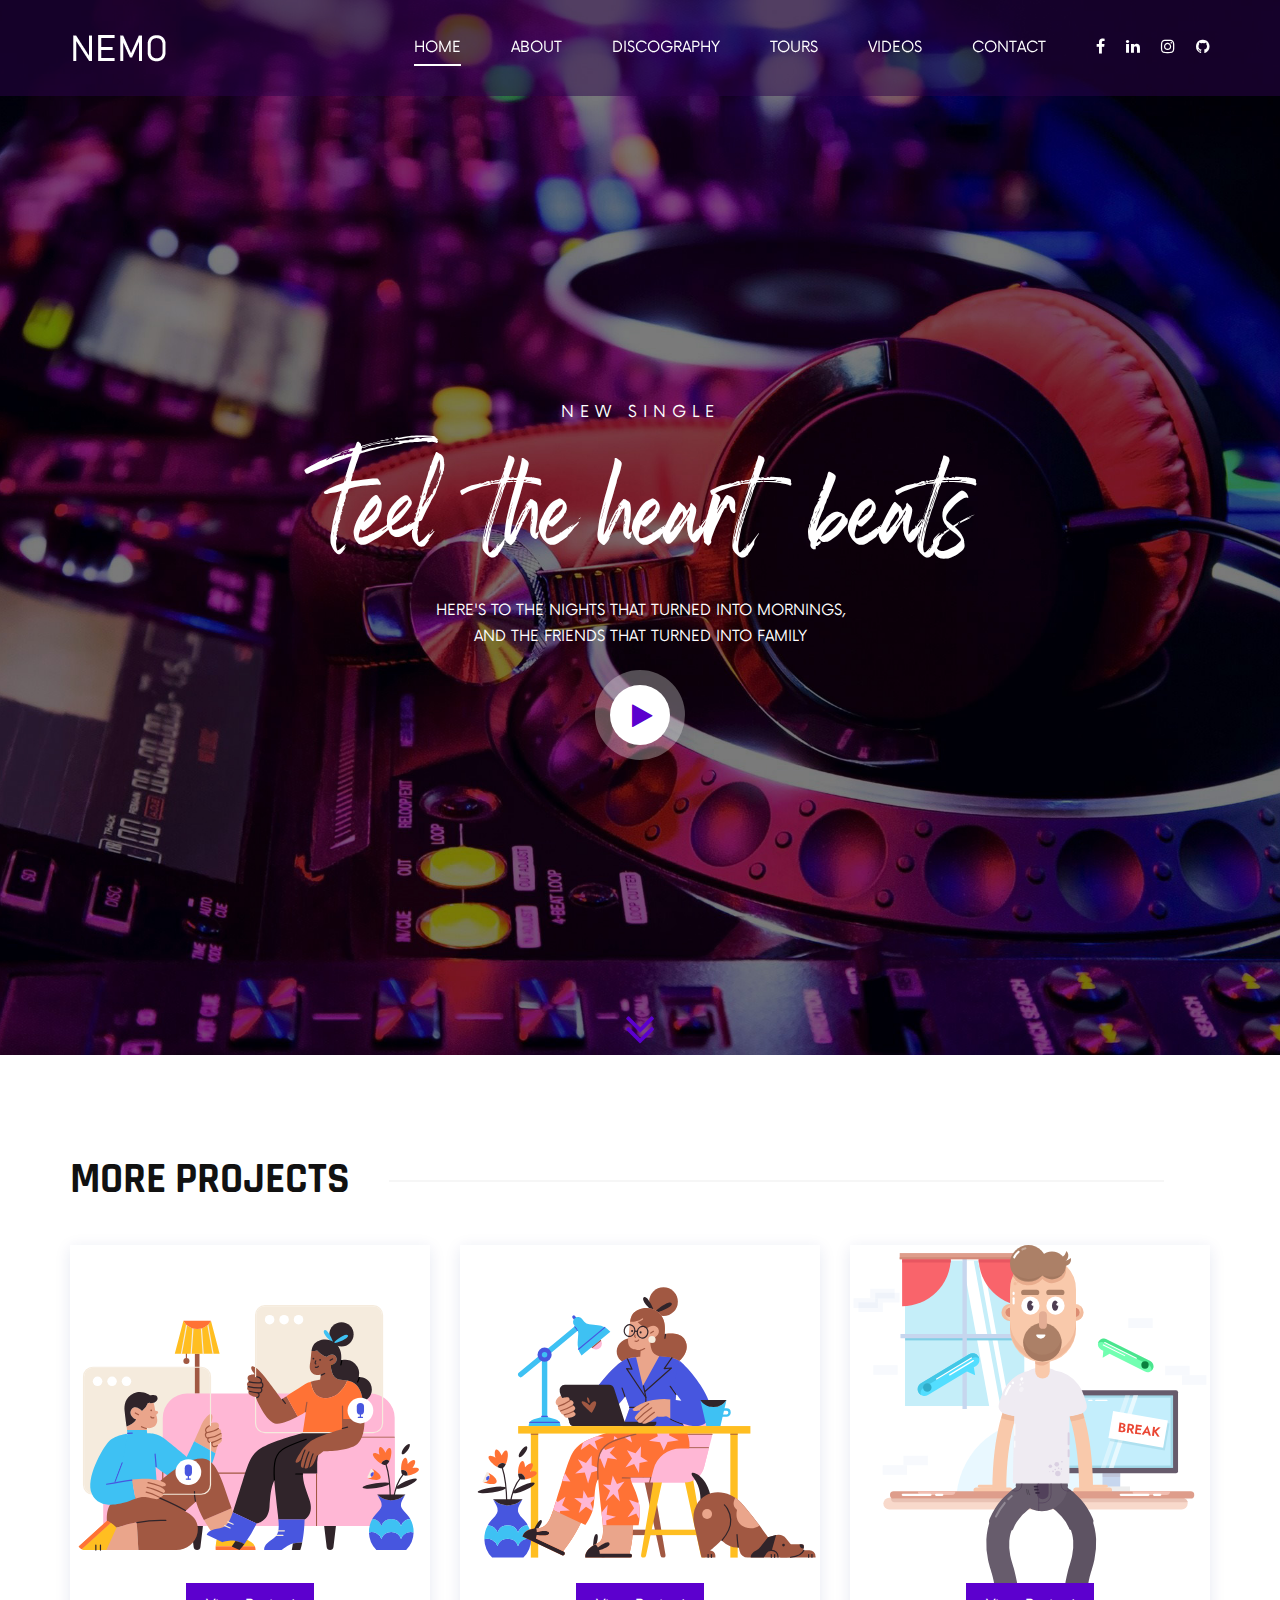
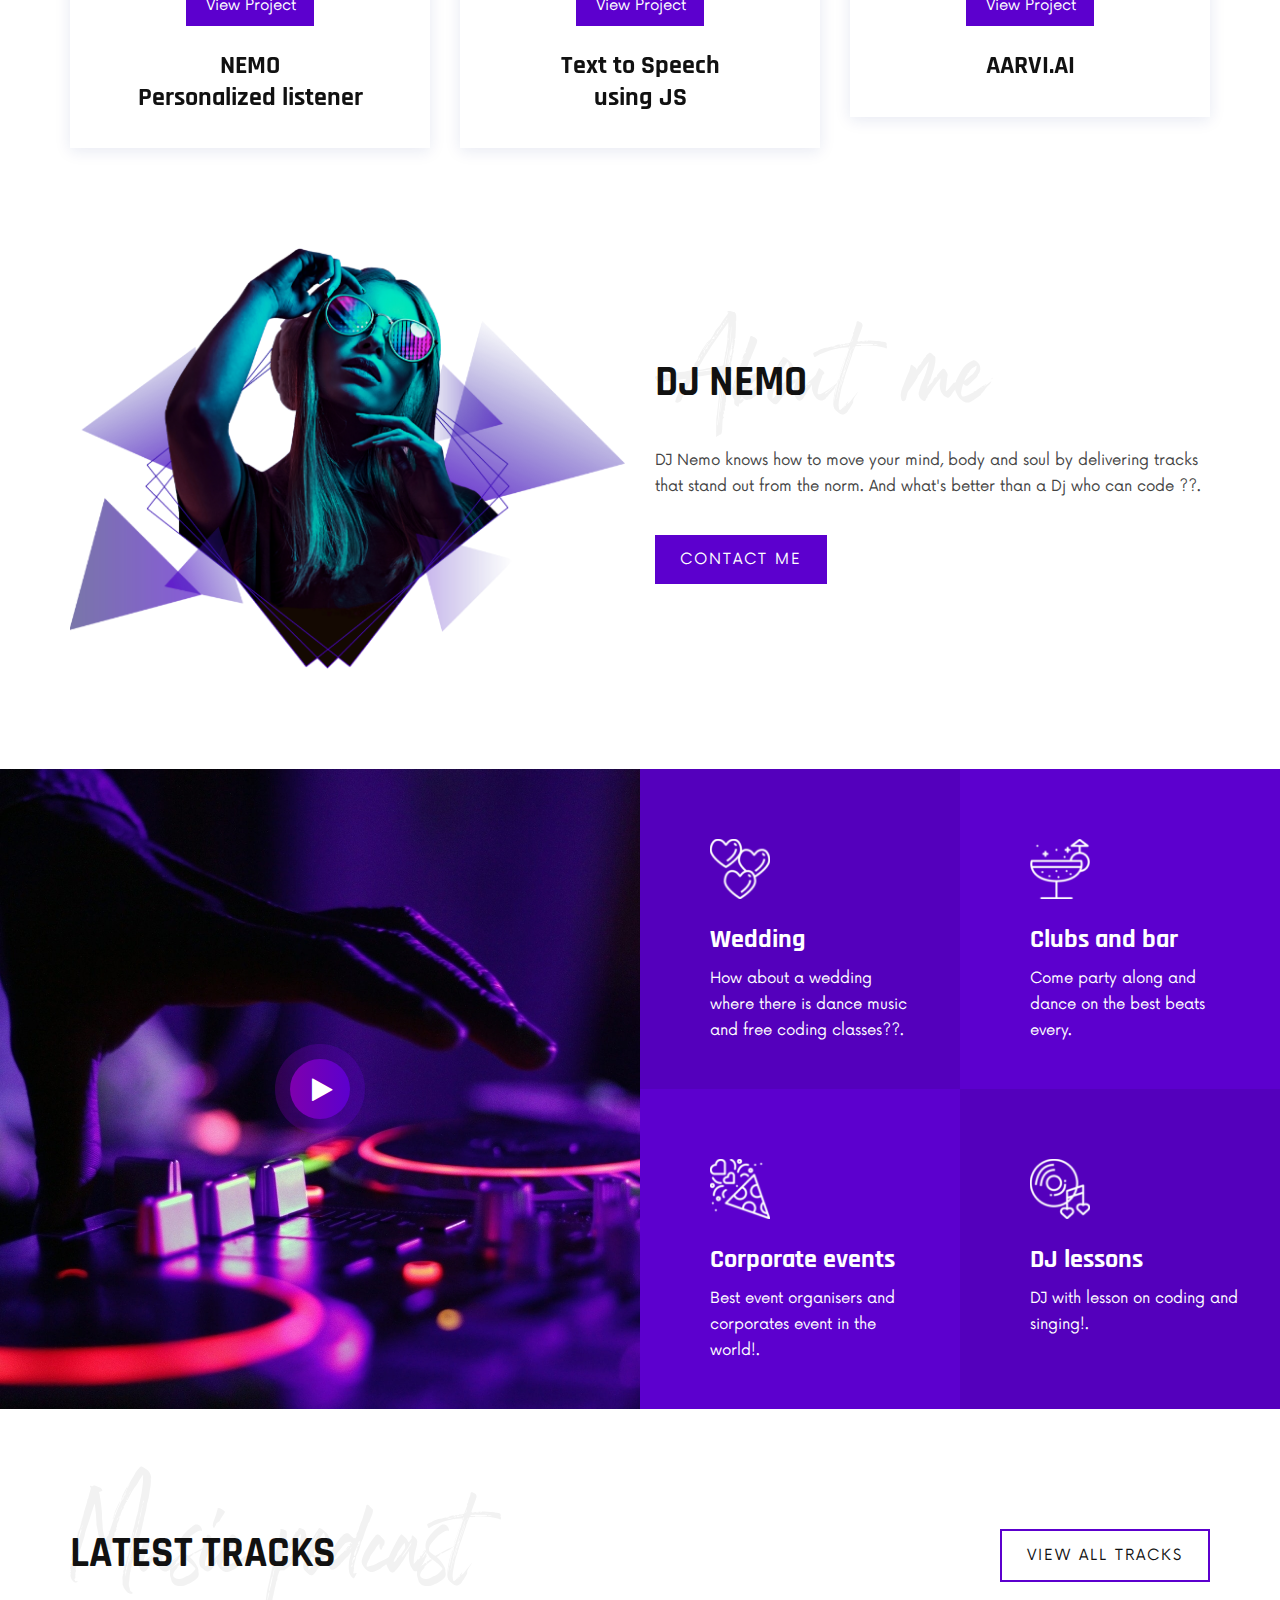
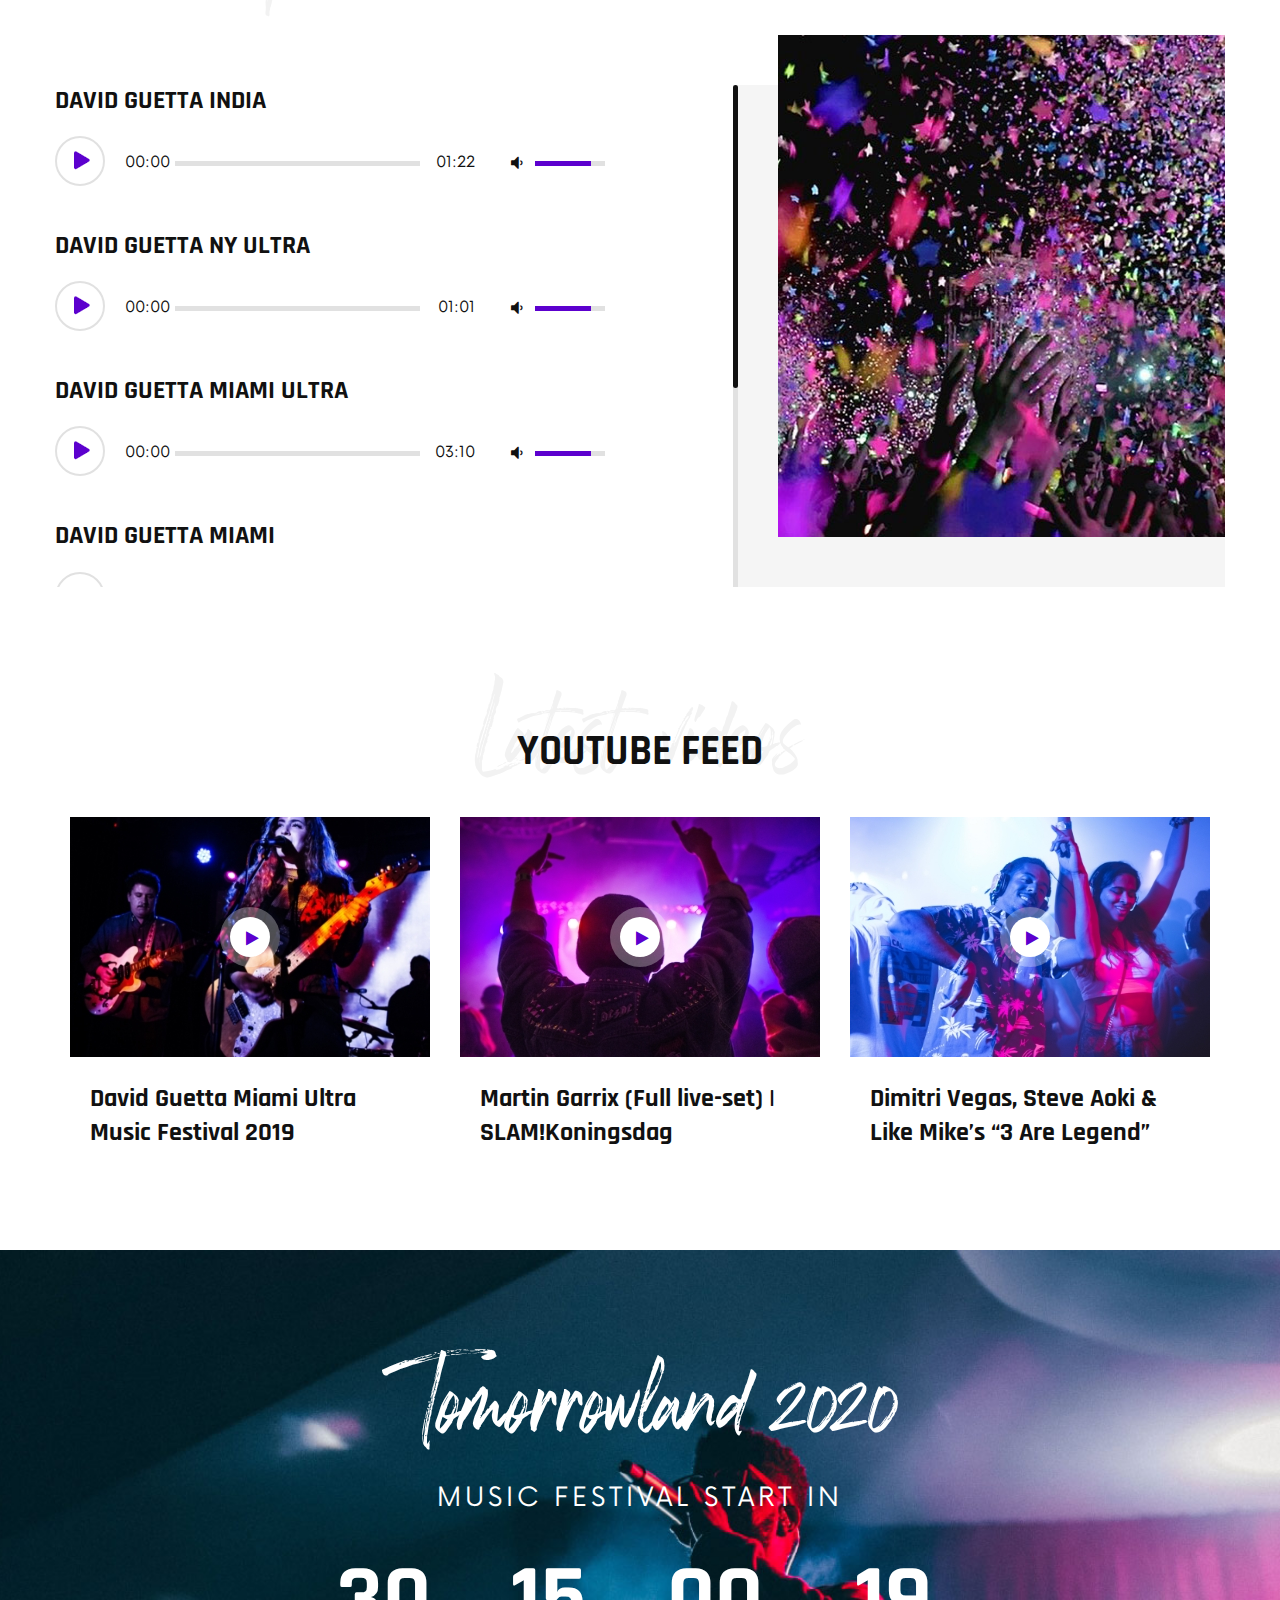
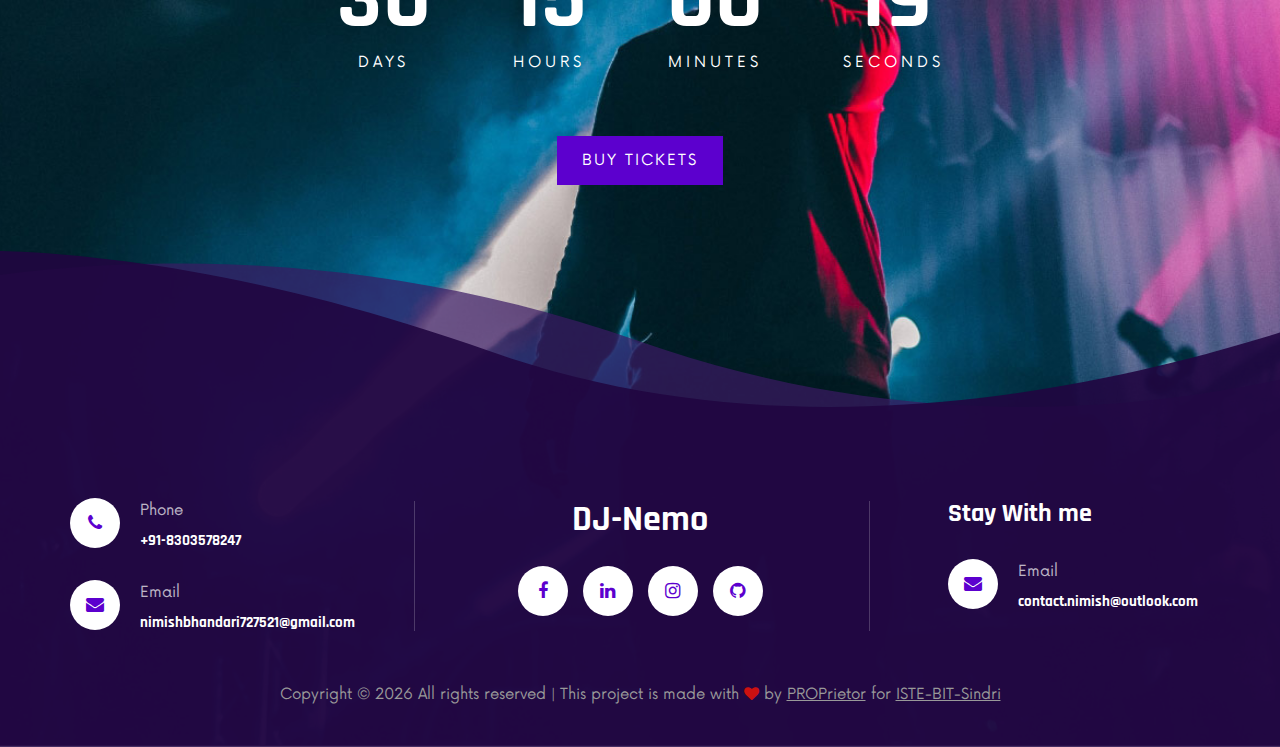
==== index.html @ 78fcb13c "Update index.html" ====
<!DOCTYPE html>
<html lang="zxx">

<head>
    <meta charset="UTF-8">
    <meta name="keywords" content="DJ-Nemo, unica, creative, html">
    <meta name="viewport" content="width=device-width, initial-scale=1.0">
    <meta http-equiv="X-UA-Compatible" content="ie=edge">
    <meta name="title" content="music">
    <meta name="description" content="Website for Bit Event">
    <meta name="keywords" content="speech-to-text, music, text-to-speech">
    <meta name="robots" content="index, follow">
    <meta http-equiv="Content-Type" content="text/html; charset=utf-8">
    <meta name="language" content="English">
    <meta name="revisit-after" content="1 days">
    <meta name="author" content="Nimish Bhandari">
    <meta name="Team" content="Electramite">
    <link rel="shortcut icon" href="./guess-the-number/PROP_icon.png" type="image/x-icon">

    <title>Spider</title>

    <link href="https://fonts.googleapis.com/css2?family=Rajdhani:wght@400;500;600;700&display=swap" rel="stylesheet">

    <!-- Css Styles -->
    <link rel="stylesheet" href="css/bootstrap.min.css" type="text/css">
    <link rel="stylesheet" href="css/font-awesome.min.css" type="text/css">
    <link rel="stylesheet" href="css/barfiller.css" type="text/css">
    <link rel="stylesheet" href="css/nowfont.css" type="text/css">
    <link rel="stylesheet" href="css/rockville.css" type="text/css">
    <link rel="stylesheet" href="css/magnific-popup.css" type="text/css">
    <link rel="stylesheet" href="css/owl.carousel.min.css" type="text/css">
    <link rel="stylesheet" href="css/slicknav.min.css" type="text/css">
    <link rel="stylesheet" href="css/style.css" type="text/css">
</head>

<body>
    <!-- Page Preloder -->
    <div id="preloder">
        <div class="loader"></div>
    </div>

    <!-- Header Section Begin -->
    <header class="header" style="position: fixed;">
        <div class="container">
            <div class="row">
                <div class="col-lg-2 col-md-2">
                    <div class="header__logo">
                        <a href="./index.html"><img src="img/logo.png" alt="logo" style="padding-top: 10px;"></a>
                    </div>
                </div>
                <div class="col-lg-10 col-md-10">
                    <div class="header__nav">
                        <nav class="header__menu mobile-menu">
                            <ul>
                                <li class="active"><a href="./index.html">Home</a></li>
                                <li><a href="./about.html">About</a></li>
                                <li><a href="./discography.html">Discography</a></li>
                                <li><a href="./tours.html">Tours</a></li>
                                <li><a href="./videos.html">Videos</a></li>

                                <li><a href="./contact.html">Contact</a></li>
                            </ul>
                        </nav>
                        <div class="header__right__social">
                            <a href="https://www.facebook.com/nimish.bhandari.79"><i class="fa fa-facebook"></i></a>
                            <a href="https://www.linkedin.com/in/nimish-bhandari-3aa652120/"><i
                                    class="fa fa-linkedin"></i></a>
                            <a href="https://www.instagram.com/bhandari.nimish/"><i class="fa fa-instagram"></i></a>
                            <a href="https://github.com/nimishbhandari"><i class="fa fa-github"></i></a>
                        </div>
                    </div>
                </div>
            </div>
            <div id="mobile-menu-wrap"></div>
        </div>
    </header>
    <!-- Header Section End -->

    <!-- Hero Section Begin -->
    <section class="hero spad set-bg" data-setbg="img/hero-bg.jpg">
        <div class="container">
            <div class="row">
                <div class="col-lg-12">
                    <div class="hero__text">
                        <span>New single</span>
                        <h1>Feel the heart beats</h1>
                        <p>HERE'S TO THE NIGHTS THAT TURNED INTO MORNINGS,<br> AND THE FRIENDS THAT TURNED INTO FAMILY
                        </p>
                        <a href="https://www.youtube.com/watch?v=K4DyBUG242c" class="play-btn video-popup"><i
                                class="fa fa-play"></i></a>
                    </div>
                </div>
            </div>
        </div>
        <div class="linear__icon">
            <i class="fa fa-angle-double-down"></i>
        </div>
    </section>
    <!-- Hero Section End -->

    <!-- Event Section Begin -->
    <section class="event spad">
        <div class="container">
            <div class="row">
                <div class="col-lg-12">
                    <div class="section-title">
                        <h2>More Projects</h2>
                    </div>
                </div>
            </div>
            <div class="row">
                <div class="event__slider owl-carousel">
                    <div class="col-lg-4">
                        <div class="event__item">
                            <div class="event__item__pic set-bg" data-setbg="./nemo/img/wfh_9.svg">
                                <div class="tag-date">
                                    <a href="./nemo/" target="_blank"><span>View Project &nbsp;</span></a>
                                </div>
                            </div>
                            <div class="event__item__text">
                                <h4>NEMO <br> Personalized listener</h4>
                            </div>
                        </div>
                    </div>
                    <div class="col-lg-4">
                        <div class="event__item">
                            <div class="event__item__pic set-bg" data-setbg="./nemo/img/wfh_1.svg">
                                <div class="tag-date">
                                    <a href="./speech.html" target="_blank"><span>View Project &nbsp;</span></a>
                                </div>
                            </div>
                            <div class="event__item__text">
                                <h4>Text to Speech <br> using JS</h4>
                            </div>
                        </div>
                    </div>
                    <div class="col-lg-4">
                        <div class="event__item">
                            <div class="event__item__pic set-bg" data-setbg="./nemo/img/desk.svg">
                                <div class="tag-date">
                                    <a href="https://aarvi.ai" target="_blank"><span>View Project &nbsp;</span></a>
                                </div>
                            </div>
                            <div class="event__item__text">
                                <h4>AARVI.AI</h4>
                            </div>
                        </div>
                    </div>
                </div>
            </div>
        </div>

    </section>
    <!-- Event Section End -->

    <!-- About Section Begin -->
    <section class="about spad">
        <div class="container">
            <div class="row">
                <div class="col-lg-6">
                    <div class="about__pic">
                        <img src="img/about/about.png" alt="about">
                    </div>
                </div>
                <div class="col-lg-6">
                    <div class="about__text">
                        <div class="section-title">
                            <h2>DJ Nemo</h2>
                            <h1>About me</h1>
                        </div>
                        <p>DJ Nemo knows how to move your mind, body and soul by delivering tracks that stand out
                            from the norm. And what's better than a Dj who can code ??.</p>
                        <a href="./contact.html" class="primary-btn">CONTACT ME</a>
                    </div>
                </div>
            </div>
        </div>
    </section>
    <!-- About Section End -->

    <!-- Services Section Begin -->
    <section class="services">
        <div class="container-fluid">
            <div class="row">
                <div class="col-lg-6 p-0">
                    <div class="services__left set-bg" data-setbg="img/services/service-left.jpg">
                        <a href="https://www.youtube.com/watch?v=JGwWNGJdvx8" class="play-btn video-popup"><i
                                class="fa fa-play"></i></a>
                    </div>
                </div>
                <div class="col-lg-6 p-0">
                    <div class="row services__list">
                        <div class="col-lg-6 p-0 order-lg-1 col-md-6 order-md-1">
                            <div class="service__item deep-bg">
                                <img src="img/services/service-1.png" alt="service-1">
                                <h4>Wedding</h4>
                                <p>How about a wedding where there is dance music and free coding classes??.</p>
                            </div>
                        </div>
                        <div class="col-lg-6 p-0 order-lg-2 col-md-6 order-md-2">
                            <div class="service__item">
                                <img src="img/services/service-2.png" alt="service-2">
                                <h4>Clubs and bar</h4>
                                <p>Come party along and dance on the best beats every.</p>
                            </div>
                        </div>
                        <div class="col-lg-6 p-0 order-lg-4 col-md-6 order-md-4">
                            <div class="service__item deep-bg">
                                <img src="img/services/service-4.png" alt="service-4">
                                <h4>DJ lessons</h4>
                                <p>DJ with lesson on coding and singing!.</p>
                            </div>
                        </div>
                        <div class="col-lg-6 p-0 order-lg-3 col-md-6 order-md-3">
                            <div class="service__item">
                                <img src="img/services/service-3.png" alt="service-3">
                                <h4>Corporate events</h4>
                                <p>Best event organisers and corporates event in the world!.</p>
                            </div>
                        </div>
                    </div>
                </div>
            </div>
        </div>
    </section>
    <!-- Services Section End -->

    <!-- Track Section Begin -->
    <section class="track spad">
        <div class="container">
            <div class="row">
                <div class="col-lg-7">
                    <div class="section-title">
                        <h2>Latest tracks</h2>
                        <h1>Music podcast</h1>
                    </div>
                </div>
                <div class="col-lg-5">
                    <div class="track__all">
                        <a href="videos.html" class="primary-btn border-btn">View all tracks</a>
                    </div>
                </div>
            </div>
            <div class="row">
                <div class="col-lg-7 p-0">
                    <div class="track__content nice-scroll">
                        <div class="single_player_container">
                            <h4>David Guetta INDIA </h4>
                            <div class="jp-jplayer jplayer" data-ancestor=".jp_container_1"
                                data-url="music-files/1.mp3"></div>
                            <div class="jp-audio jp_container_1" role="application" aria-label="media player">
                                <div class="jp-gui jp-interface">
                                    <!-- Player Controls -->
                                    <div class="player_controls_box">
                                        <button class="jp-play player_button" tabindex="0"></button>
                                    </div>
                                    <!-- Progress Bar -->
                                    <div class="player_bars">
                                        <div class="jp-progress">
                                            <div class="jp-seek-bar">
                                                <div>
                                                    <div class="jp-play-bar">
                                                        <div class="jp-current-time" role="timer" aria-label="time">0:00
                                                        </div>
                                                    </div>
                                                </div>
                                            </div>
                                        </div>
                                        <div class="jp-duration ml-auto" role="timer" aria-label="duration">00:00</div>
                                    </div>
                                    <!-- Volume Controls -->
                                    <div class="jp-volume-controls">
                                        <button class="jp-mute" tabindex="0"><i class="fa fa-volume-down"></i></button>
                                        <div class="jp-volume-bar">
                                            <div class="jp-volume-bar-value" style="width: 0%;"></div>
                                        </div>
                                    </div>
                                </div>
                            </div>
                        </div>
                        <div class="single_player_container">
                            <h4>David Guetta NY Ultra</h4>
                            <div class="jp-jplayer jplayer" data-ancestor=".jp_container_2"
                                data-url="music-files/2.mp3"></div>
                            <div class="jp-audio jp_container_2" role="application" aria-label="media player">
                                <div class="jp-gui jp-interface">
                                    <!-- Player Controls -->
                                    <div class="player_controls_box">
                                        <button class="jp-play player_button" tabindex="0"></button>
                                    </div>
                                    <!-- Progress Bar -->
                                    <div class="player_bars">
                                        <div class="jp-progress">
                                            <div class="jp-seek-bar">
                                                <div>
                                                    <div class="jp-play-bar">
                                                        <div class="jp-current-time" role="timer" aria-label="time">0:00
                                                        </div>
                                                    </div>
                                                </div>
                                            </div>
                                        </div>
                                        <div class="jp-duration ml-auto" role="timer" aria-label="duration">00:00</div>
                                    </div>
                                    <!-- Volume Controls -->
                                    <div class="jp-volume-controls">
                                        <button class="jp-mute" tabindex="0"><i class="fa fa-volume-down"></i></button>
                                        <div class="jp-volume-bar">
                                            <div class="jp-volume-bar-value" style="width: 0%;"></div>
                                        </div>
                                    </div>
                                </div>
                            </div>
                        </div>
                        <div class="single_player_container">
                            <h4>David Guetta Miami Ultra</h4>
                            <div class="jp-jplayer jplayer" data-ancestor=".jp_container_3"
                                data-url="music-files/3.mp3"></div>
                            <div class="jp-audio jp_container_3" role="application" aria-label="media player">
                                <div class="jp-gui jp-interface">
                                    <!-- Player Controls -->
                                    <div class="player_controls_box">
                                        <button class="jp-play player_button" tabindex="0"></button>
                                    </div>
                                    <!-- Progress Bar -->
                                    <div class="player_bars">
                                        <div class="jp-progress">
                                            <div class="jp-seek-bar">
                                                <div>
                                                    <div class="jp-play-bar">
                                                        <div class="jp-current-time" role="timer" aria-label="time">0:00
                                                        </div>
                                                    </div>
                                                </div>
                                            </div>
                                        </div>
                                        <div class="jp-duration ml-auto" role="timer" aria-label="duration">00:00</div>
                                    </div>
                                    <!-- Volume Controls -->
                                    <div class="jp-volume-controls">
                                        <button class="jp-mute" tabindex="0"><i class="fa fa-volume-down"></i></button>
                                        <div class="jp-volume-bar">
                                            <div class="jp-volume-bar-value" style="width: 0%;"></div>
                                        </div>
                                    </div>
                                </div>
                            </div>
                        </div>
                        <div class="single_player_container">
                            <h4>David Guetta Miami </h4>
                            <div class="jp-jplayer jplayer" data-ancestor=".jp_container_4"
                                data-url="music-files/4.mp3"></div>
                            <div class="jp-audio jp_container_4" role="application" aria-label="media player">
                                <div class="jp-gui jp-interface">
                                    <!-- Player Controls -->
                                    <div class="player_controls_box">
                                        <button class="jp-play player_button" tabindex="0"></button>
                                    </div>
                                    <!-- Progress Bar -->
                                    <div class="player_bars">
                                        <div class="jp-progress">
                                            <div class="jp-seek-bar">
                                                <div>
                                                    <div class="jp-play-bar">
                                                        <div class="jp-current-time" role="timer" aria-label="time">0:00
                                                        </div>
                                                    </div>
                                                </div>
                                            </div>
                                        </div>
                                        <div class="jp-duration ml-auto" role="timer" aria-label="duration">00:00</div>
                                    </div>
                                    <!-- Volume Controls -->
                                    <div class="jp-volume-controls">
                                        <button class="jp-mute" tabindex="0"><i class="fa fa-volume-down"></i></button>
                                        <div class="jp-volume-bar">
                                            <div class="jp-volume-bar-value" style="width: 0%;"></div>
                                        </div>
                                    </div>
                                </div>
                            </div>
                        </div>
                        <div class="single_player_container">
                            <h4>David Guetta USA Ultra</h4>
                            <div class="jp-jplayer jplayer" data-ancestor=".jp_container_5"
                                data-url="music-files/5.mp3"></div>
                            <div class="jp-audio jp_container_5" role="application" aria-label="media player">
                                <div class="jp-gui jp-interface">
                                    <!-- Player Controls -->
                                    <div class="player_controls_box">
                                        <button class="jp-play player_button" tabindex="0"></button>
                                    </div>
                                    <!-- Progress Bar -->
                                    <div class="player_bars">
                                        <div class="jp-progress">
                                            <div class="jp-seek-bar">
                                                <div>
                                                    <div class="jp-play-bar">
                                                        <div class="jp-current-time" role="timer" aria-label="time">0:00
                                                        </div>
                                                    </div>
                                                </div>
                                            </div>
                                        </div>
                                        <div class="jp-duration ml-auto" role="timer" aria-label="duration">00:00</div>
                                    </div>
                                    <!-- Volume Controls -->
                                    <div class="jp-volume-controls">
                                        <button class="jp-mute" tabindex="0"><i class="fa fa-volume-down"></i></button>
                                        <div class="jp-volume-bar">
                                            <div class="jp-volume-bar-value" style="width: 0%;">
                                            </div>
                                        </div>
                                    </div>
                                </div>
                            </div>
                        </div>
                        <div class="single_player_container">
                            <h4>David Guetta UK</h4>
                            <div class="jp-jplayer jplayer" data-ancestor=".jp_container_6"
                                data-url="music-files/6.mp3"></div>
                            <div class="jp-audio jp_container_6" role="application" aria-label="media player">
                                <div class="jp-gui jp-interface">
                                    <!-- Player Controls -->
                                    <div class="player_controls_box">
                                        <button class="jp-play player_button" tabindex="0"></button>
                                    </div>
                                    <!-- Progress Bar -->
                                    <div class="player_bars">
                                        <div class="jp-progress">
                                            <div class="jp-seek-bar">
                                                <div>
                                                    <div class="jp-play-bar">
                                                        <div class="jp-current-time" role="timer" aria-label="time">0:00
                                                        </div>
                                                    </div>
                                                </div>
                                            </div>
                                        </div>
                                        <div class="jp-duration ml-auto" role="timer" aria-label="duration">00:00</div>
                                    </div>
                                    <!-- Volume Controls -->
                                    <div class="jp-volume-controls">
                                        <button class="jp-mute" tabindex="0"><i class="fa fa-volume-down"></i></button>
                                        <div class="jp-volume-bar">
                                            <div class="jp-volume-bar-value" style="width: 0%;"></div>
                                        </div>
                                    </div>
                                </div>
                            </div>
                        </div>
                    </div>
                </div>
                <div class="col-lg-5 p-0">
                    <div class="track__pic">
                        <img src="img/track-right.jpg" alt="track-right">
                    </div>
                </div>
            </div>
        </div>
    </section>


    <section class="youtube spad">
        <div class="container">
            <div class="row">
                <div class="col-lg-12">
                    <div class="section-title">
                        <h2>Youtube feed</h2>
                        <h1>Latest videos</h1>
                    </div>
                </div>
            </div>
            <div class="row">
                <div class="col-lg-4 col-md-6 col-sm-6">
                    <div class="youtube__item">
                        <div class="youtube__item__pic set-bg" data-setbg="img/youtube/youtube-1.jpg">
                            <a href="https://www.youtube.com/watch?v=yJg-Y5byMMw?autoplay=1"
                                class="play-btn video-popup"><i class="fa fa-play"></i></a>
                        </div>
                        <div class="youtube__item__text">
                            <h4>David Guetta Miami Ultra Music Festival 2019</h4>
                        </div>
                    </div>
                </div>
                <div class="col-lg-4 col-md-6 col-sm-6">
                    <div class="youtube__item">
                        <div class="youtube__item__pic set-bg" data-setbg="img/youtube/youtube-2.jpg">
                            <a href="https://www.youtube.com/watch?v=K4DyBUG242c?autoplay=1"
                                class="play-btn video-popup"><i class="fa fa-play"></i></a>
                        </div>
                        <div class="youtube__item__text">
                            <h4>Martin Garrix (Full live-set) | SLAM!Koningsdag</h4>
                        </div>
                    </div>
                </div>
                <div class="col-lg-4 col-md-6 col-sm-6">
                    <div class="youtube__item">
                        <div class="youtube__item__pic set-bg" data-setbg="img/youtube/youtube-3.jpg">
                            <a href="https://www.youtube.com/watch?v=S19UcWdOA-I?autoplay=1"
                                class="play-btn video-popup"><i class="fa fa-play"></i></a>
                        </div>
                        <div class="youtube__item__text">
                            <h4>Dimitri Vegas, Steve Aoki & Like Mike’s “3 Are Legend”</h4>
                        </div>
                    </div>
                </div>
            </div>
        </div>
    </section>
    <!-- Youtube Section End -->

    <!-- Countdown Section Begin -->
    <section class="countdown spad set-bg" data-setbg="img/countdown-bg.jpg">
        <div class="container">
            <div class="row">
                <div class="col-lg-12">
                    <div class="countdown__text">
                        <h1>Tomorrowland 2020</h1>
                        <h4>Music festival start in</h4>
                    </div>
                    <div class="countdown__timer" id="countdown-time">
                        <div class="countdown__item">
                            <span>20</span>
                            <p>days</p>
                        </div>
                        <div class="countdown__item">
                            <span>45</span>
                            <p>hours</p>
                        </div>
                        <div class="countdown__item">
                            <span>18</span>
                            <p>minutes</p>
                        </div>
                        <div class="countdown__item">
                            <span>09</span>
                            <p>seconds</p>
                        </div>
                    </div>
                    <div class="buy__tickets">
                        <a href="contact.html" class="primary-btn">Buy tickets</a>
                    </div>
                </div>
            </div>
        </div>
    </section>
    <!-- Countdown Section End -->

    <!-- Footer Section Begin -->
    <footer class="footer spad set-bg" data-setbg="img/footer-bg.png">
        <div class="container">
            <div class="row">
                <div class="col-lg-3 col-md-6">
                    <div class="footer__address">
                        <ul>
                            <li>
                                <i class="fa fa-phone"></i>
                                <p>Phone</p>
                                <h6>+91-8303578247</h6>
                            </li>
                            <li>
                                <i class="fa fa-envelope"></i>
                                <p>Email</p>
                                <h6>nimishbhandari727521@gmail.com</h6>
                            </li>
                        </ul>
                    </div>
                </div>
                <div class="col-lg-4 offset-lg-1 col-md-6">
                    <div class="footer__social">
                        <h2>DJ-Nemo</h2>
                        <div class="footer__social__links">
                            <a href="https://www.facebook.com/nimish.bhandari.79"><i class="fa fa-facebook"></i></a>
                            <a href="https://www.linkedin.com/in/nimish-bhandari-3aa652120/"><i
                                    class="fa fa-linkedin"></i></a>
                            <a href="https://www.instagram.com/bhandari.nimish/"><i class="fa fa-instagram"></i></a>
                            <a href="https://github.com/nimishbhandari"><i class="fa fa-github"></i></a>
                        </div>
                    </div>
                </div>
                <div class="col-lg-3 offset-lg-1 col-md-6">
                    <div class="footer__newslatter">
                        <h4>Stay With me</h4>
                        <div class="footer__address">
                            <ul>
                                <li>
                                    <i class="fa fa-envelope"></i>
                                    <p>Email</p>
                                    <h6>contact.nimish@outlook.com</h6>
                                </li>
                            </ul>
                        </div>
                    </div>
                </div>
            </div>
            <div class="footer__copyright__text">
                <p>Copyright &copy; <script>
                        document.write(new Date().getFullYear());
                    </script> All rights reserved | This project is made with <i class="fa fa-heart"
                        aria-hidden="true"></i> by <a href="https://www.linkedin.com/in/nimish-bhandari-3aa652120/"
                        target="_blank">PROPrietor</a> for <a href="https://istebits.com/"> ISTE-BIT-Sindri</a>
                </p>
            </div>
        </div>
    </footer>
    <!-- Footer Section End -->

    <!-- Js Plugins -->
    <script src="js/jquery-3.3.1.min.js"></script>
    <script src="js/bootstrap.min.js"></script>
    <script src="js/jquery.magnific-popup.min.js"></script>
    <script src="js/jquery.nicescroll.min.js"></script>
    <script src="js/jquery.barfiller.js"></script>
    <script src="js/jquery.countdown.min.js"></script>
    <script src="js/jquery.slicknav.js"></script>
    <script src="js/owl.carousel.min.js"></script>
    <script src="js/main.js"></script>

    <!-- Music Plugin -->
    <script src="js/jquery.jplayer.min.js"></script>
    <script src="js/jplayerInit.js"></script>
</body>

</html>
---- css/barfiller.css ----
.barfiller {
    width:100%;
    height:12px;
    background:#fcfcfc;
    border:1px solid #ccc;
    position:relative;
    margin-bottom:20px;
    box-shadow: inset 1px 4px 9px -6px rgba(0,0,0,.5); 
    -moz-box-shadow: inset 1px 4px 9px -6px rgba(0,0,0,.5); 
}

.barfiller .fill {
    display:block;
    position:relative;
    width:0px;
    height:100%;
    background:#333;
    z-index:1;
}

.barfiller .tipWrap {
    display:none;
}

.barfiller .tip {
    margin-top:-30px;
    padding:2px 4px;
    font-size:11px;
    color:#fff;
    left:0px;
    position:absolute;
    z-index:2;
    background: #333;
} 

.barfiller .tip:after {
    border:solid;
    border-color:rgba(0,0,0,.8) transparent;
    border-width:6px 6px 0 6px;
    content:"";
    display:block;
    position:absolute;
    left:9px;
    top:100%;
    z-index:9
}
---- css/nowfont.css ----
/* #### Generated By: http://www.cufonfonts.com #### */

@font-face {
font-family: 'Now Regular';
font-style: normal;
font-weight: normal;
src: local('Now Regular'), url('../fonts/Now-Regular.woff') format('woff');
}


@font-face {
font-family: 'Now Thin';
font-style: normal;
font-weight: normal;
src: local('Now Thin'), url('../fonts/Now-Thin.woff') format('woff');
}


@font-face {
font-family: 'Now Light';
font-style: normal;
font-weight: normal;
src: local('Now Light'), url('../fonts/Now-Light.woff') format('woff');
}


@font-face {
font-family: 'Now Medium';
font-style: normal;
font-weight: normal;
src: local('Now Medium'), url('../fonts/Now-Medium.woff') format('woff');
}


@font-face {
font-family: 'Now Bold';
font-style: normal;
font-weight: normal;
src: local('Now Bold'), url('../fonts/Now-Bold.woff') format('woff');
}


@font-face {
font-family: 'Now Black';
font-style: normal;
font-weight: normal;
src: local('Now Black'), url('../fonts/Now-Black.woff') format('woff');
}
---- css/rockville.css ----
@font-face {
font-family: 'Rockville Solid Regular';
font-style: normal;
font-weight: normal;
src: local('Rockville Solid Regular'), url('../fonts/Rockville Solid.woff') format('woff');
}
---- css/style.css ----
html,
body {
	height: 100%;
	font-family: "Now Regular";
	-webkit-font-smoothing: antialiased;
}

h1,
h2,
h3,
h4,
h5,
h6 {
	margin: 0;
	color: #111111;
	font-weight: 400;
	font-family: "Rajdhani", sans-serif;
}

h1 {
	font-size: 70px;
}

h2 {
	font-size: 36px;
}

h3 {
	font-size: 30px;
}

h4 {
	font-size: 24px;
}

h5 {
	font-size: 18px;
}

h6 {
	font-size: 16px;
}

p {
	font-size: 15px;
	font-family: "Now Regular";
	color: #444444;
	font-weight: 400;
	line-height: 26px;
	margin: 0 0 15px 0;
}

img {
	max-width: 100%;
}

input:focus,
select:focus,
button:focus,
textarea:focus {
	outline: none;
}

a:hover,
a:focus {
	text-decoration: none;
	outline: none;
	color: #ffffff;
}

ul,
ol {
	padding: 0;
	margin: 0;
}

.section-title {
	margin-bottom: 40px;
	position: relative;
	z-index: 1;
}

.section-title.center-title {
	text-align: center;
}

.section-title h2 {
	font-size: 42px;
	color: #111111;
	font-weight: 700;
	text-transform: uppercase;
}

.section-title h1 {
	font-size: 100px;
	color: #f2f2f2;
	font-family: "Rockville Solid Regular";
	position: absolute;
	left: 0;
	top: -45px;
	width: 100%;
	z-index: -1;
}

.set-bg {
	background-repeat: no-repeat;
	background-size: cover;
	background-position: top center;
}

.spad {
	padding-top: 100px;
	padding-bottom: 100px;
}

.text-white h1,
.text-white h2,
.text-white h3,
.text-white h4,
.text-white h5,
.text-white h6,
.text-white p,
.text-white span,
.text-white li,
.text-white a {
	color: #fff;
}

/* buttons */

.primary-btn {
	display: inline-block;
	font-size: 15px;
	text-transform: uppercase;
	padding: 14px 25px 12px;
	color: #ffffff;
	background: #5c00ce;
	letter-spacing: 2px;
}

.primary-btn.border-btn {
	background: transparent;
	border: 2px solid #5c00ce;
	color: #111111;
}

.site-btn {
	font-size: 15px;
	color: #ffffff;
	background: #5c00ce;
	font-weight: 700;
	letter-spacing: 2px;
	border: none;
	text-transform: uppercase;
	display: inline-block;
	padding: 14px 30px;
	width: 100%;
}

/* Preloder */

#preloder {
	position: fixed;
	width: 100%;
	height: 100%;
	top: 0;
	left: 0;
	z-index: 999999;
	background: #000;
}

.loader {
	width: 40px;
	height: 40px;
	position: absolute;
	top: 50%;
	left: 50%;
	margin-top: -13px;
	margin-left: -13px;
	border-radius: 60px;
	animation: loader 0.8s linear infinite;
	-webkit-animation: loader 0.8s linear infinite;
}

@keyframes loader {
	0% {
		-webkit-transform: rotate(0deg);
		transform: rotate(0deg);
		border: 4px solid #f44336;
		border-left-color: transparent;
	}

	50% {
		-webkit-transform: rotate(180deg);
		transform: rotate(180deg);
		border: 4px solid #673ab7;
		border-left-color: transparent;
	}

	100% {
		-webkit-transform: rotate(360deg);
		transform: rotate(360deg);
		border: 4px solid #f44336;
		border-left-color: transparent;
	}
}

@-webkit-keyframes loader {
	0% {
		-webkit-transform: rotate(0deg);
		border: 4px solid #f44336;
		border-left-color: transparent;
	}

	50% {
		-webkit-transform: rotate(180deg);
		border: 4px solid #673ab7;
		border-left-color: transparent;
	}

	100% {
		-webkit-transform: rotate(360deg);
		border: 4px solid #f44336;
		border-left-color: transparent;
	}
}

/*---------------------
  Header
-----------------------*/

.header {
	background: rgba(42, 1, 74, 0.5);
	position: absolute;
	left: 0;
	top: 0;
	width: 100%;
	z-index: 9;
}

.header.header--normal {
	position: relative;
	background: #290849;
}

.header__logo {
	padding: 20px 0 25px;
}

.header__logo a {
	display: inline-block;
}

.header__nav {
	text-align: right;
}

.header__menu {
	padding: 31px 0 27px;
	display: inline-block;
	margin-right: 45px;
}

.header__menu ul li {
	list-style: none;
	display: inline-block;
	margin-right: 45px;
	position: relative;
}

.header__menu ul li.active a:after {
	opacity: 1;
}

.header__menu ul li:hover a:after {
	opacity: 1;
}

.header__menu ul li:hover .dropdown {
	top: 34px;
	opacity: 1;
	visibility: visible;
}

.header__menu ul li:last-child {
	margin-right: 0;
}

.header__menu ul li .dropdown {
	position: absolute;
	left: 0;
	top: 56px;
	width: 150px;
	background: #111111;
	text-align: left;
	padding: 2px 0;
	z-index: 9;
	opacity: 0;
	visibility: hidden;
	-webkit-transition: all, 0.3s;
	-o-transition: all, 0.3s;
	transition: all, 0.3s;
}

.header__menu ul li .dropdown li {
	display: block;
	margin-right: 0;
}

.header__menu ul li .dropdown li a {
	font-size: 14px;
	color: #ffffff;
	font-weight: 400;
	padding: 8px 20px;
	text-transform: capitalize;
}

.header__menu ul li .dropdown li a:after {
	display: none;
}

.header__menu ul li a {
	font-size: 15px;
	text-transform: uppercase;
	color: #ffffff;
	display: block;
	padding: 6px 0;
	position: relative;
}

.header__menu ul li a:after {
	position: absolute;
	left: 0;
	bottom: 0;
	width: 100%;
	height: 2px;
	background: #ffffff;
	content: "";
	-webkit-transition: all, 0.5s;
	-o-transition: all, 0.5s;
	transition: all, 0.5s;
	opacity: 0;
}

.header__right__social {
	display: inline-block;
}

.header__right__social a {
	display: inline-block;
	font-size: 16px;
	color: #ffffff;
	margin-right: 16px;
}

.header__right__social a:last-child {
	margin-right: 0;
}

.slicknav_menu {
	display: none;
}

/*---------------------
  Hero
-----------------------*/

.hero {
	padding-top: 400px;
	padding-bottom: 295px;
	position: relative;
}

.hero__text {
	text-align: center;
}

.hero__text span {
	color: #ffffff;
	text-transform: uppercase;
	letter-spacing: 6px;
}

.hero__text h1 {
	font-size: 110px;
	font-family: "Rockville Solid Regular";
	color: #ffffff;
	margin-bottom: 20px;
	margin-top: 22px;
}

.hero__text p {
	color: #ffffff;
	margin-bottom: 20px;
}

.hero__text .play-btn {
	font-size: 26px;
	color: #5c00ce;
	height: 90px;
	width: 90px;
	border-radius: 50%;
	background: rgba(255, 255, 255, 0.3);
	display: inline-block;
	line-height: 90px;
	text-align: center;
	position: relative;
	z-index: 1;
}

.hero__text .play-btn i {
	position: relative;
	top: 2px;
	left: 2px;
}

.hero__text .play-btn:after {
	position: absolute;
	left: 15px;
	top: 15px;
	height: 60px;
	width: 60px;
	background: #ffffff;
	border-radius: 50%;
	content: "";
	z-index: -1;
}

.linear__icon {
	position: absolute;
	left: 50%;
	bottom: 0;
	margin-left: -16px;
	-webkit-animation: mymove 0.5s infinite alternate;
	animation: mymove 0.5s infinite alternate;
}

.linear__icon i {
	font-size: 50px;
	color: #5c00ce;
}

@-webkit-keyframes mymove {
	0% {
		bottom: 0;
	}

	100% {
		bottom: -10px;
	}
}

@keyframes mymove {
	0% {
		bottom: 0;
	}

	100% {
		bottom: -10px;
	}
}

/*---------------------
  Events
-----------------------*/

.event {
	padding-bottom: 60px;
}

.event .section-title {
	margin-bottom: 10px;
	position: relative;
}

.event .section-title:after {
	position: absolute;
	right: 46px;
	top: 25px;
	height: 2px;
	width: 775px;
	background: rgba(225, 225, 225, 0.3);
	content: "";
	z-index: -1;
}

.event__slider .col-lg-4 {
	max-width: 100%;
}

.event__slider.owl-carousel .owl-stage-outer {
	padding-top: 30px;
	padding-bottom: 40px;
}

.event__slider.owl-carousel .owl-nav {
	position: absolute;
	right: 15px;
	top: -50px;
}

.event__slider.owl-carousel .owl-nav button {
	font-size: 22px;
	color: #111111;
	opacity: 0.5;
	margin-right: 10px;
}

.event__slider.owl-carousel .owl-nav button:last-child {
	margin-right: 0;
}

.event__item {
	-webkit-box-shadow: 0px 3px 15px rgba(22, 41, 124, 0.1);
	box-shadow: 0px 3px 15px rgba(22, 41, 124, 0.1);
}

.event__item__pic {
	height: 360px;
	position: relative;
}

.event__item__pic .tag-date {
	position: absolute;
	left: 0;
	bottom: -21px;
	width: 100%;
	text-align: center;
}

.event__item__pic .tag-date span {
	font-size: 15px;
	color: #ffffff;
	display: inline-block;
	background: #5c00ce;
	padding: 12px 8px 9px 20px;
}

.event__item__text {
	text-align: center;
	padding: 45px 10px 25px;
}

.event__item__text h4 {
	font-size: 26px;
	font-weight: 700;
	color: #111111;
	margin-bottom: 10px;
}

.event__item__text p {
	color: #888888;
	margin-bottom: 0;
}

.event__item__text p i {
	color: #5c00ce;
	margin-right: 8px;
	font-size: 17px;
}

/*---------------------
  Track
-----------------------*/

.track {
	padding-top: 120px;
	padding-bottom: 40px;
	overflow: hidden;
}

.track .section-title {
	margin-bottom: 105px;
}

.track__content {
	height: 502px;
	overflow-y: auto;
}

.track__all {
	text-align: right;
	margin-bottom: 100px;
}

.jp-play {
	position: relative;
	height: 50px;
	width: 50px;
	background: transparent;
	border: 2px solid #e1e1e1;
	border-radius: 50%;
}

.jp-play:after {
	position: absolute;
	display: block;
	left: 17px;
	top: 12px;
	width: 16px;
	height: 20px;
	background: url(../img/play-default.png);
	content: "";
}

.jp-state-playing .jp-play {
	background: #5c00ce !important;
	border-color: #5c00ce !important;
}

.jp-state-playing .jp-play:after {
	background: url(../img/pause.png) !important;
	left: 15px;
	top: 12px;
}

.jp-audio .jp-play:focus {
	background: #5c00ce !important;
	border-color: #5c00ce !important;
}

.jp-audio .jp-play:focus:after {
	background: url(../img/play.png);
}

.jp-seek-bar>div {
	height: 5px;
	background: #e1e1e1;
	cursor: pointer;
	width: 245px;
}

.player_bars {
	width: 350px;
	display: table;
	padding-left: 50px;
	position: relative;
	padding-top: 25px;
	float: left;
	margin-right: 30px;
}

.jp-play-bar {
	position: relative;
	height: 100%;
	background: #5c00ce;
	overflow: visible !important;
}

.jp-current-time {
	font-size: 15px;
	color: #111111;
	position: absolute;
	left: -50px;
	top: -9px;
}

.jp-duration {
	font-size: 15px;
	color: #111111;
	position: absolute;
	right: 0;
	top: 16px;
}

.player_controls_box {
	width: 50px;
	float: left;
	margin-right: 20px;
}

.jp-mute {
	font-size: 18px;
	border: none;
	background: none;
	color: #111111;
	position: absolute;
	left: 0;
	top: 13px;
}

.jp-volume-bar {
	height: 5px;
	width: 70px;
	background: #e1e1e1;
	cursor: pointer;
}

.jp-volume-bar-value {
	background: #5c00ce;
	height: 100%;
}

.jp-volume-controls {
	position: relative;
	width: 95px;
	float: left;
	padding-left: 30px;
	padding-top: 25px;
}

.single_player_container {
	overflow: hidden;
	margin-bottom: 40px;
}

.single_player_container:last-child {
	margin-bottom: 0;
}

.single_player_container h4 {
	font-size: 26px;
	color: #111111;
	font-weight: 700;
	margin-bottom: 20px;
	text-transform: uppercase;
}

.track__pic {
	position: relative;
	z-index: 1;
}

.track__pic:after {
	position: absolute;
	left: 0;
	top: 0;
	width: 100%;
	height: 100%;
	background: #f5f5f5;
	content: "";
	z-index: -1;
}

.track__pic img {
	position: relative;
	top: -50px;
	width: calc(100% - 40px);
	margin-left: 40px;
	height: 502px;
}

/*---------------------
  Youtube
-----------------------*/

.youtube {
	padding-bottom: 50px;
}

.youtube .section-title {
	text-align: center;
}

.youtube .section-title h1 {
	font-size: 90px;
}

.youtube__item {
	-webkit-transition: all, 0.3s;
	-o-transition: all, 0.3s;
	transition: all, 0.3s;
	margin-bottom: 30px;
}

.youtube__item:hover {
	-webkit-box-shadow: 0px 3px 30px rgba(22, 41, 124, 0.1);
	box-shadow: 0px 3px 30px rgba(22, 41, 124, 0.1);
}

.youtube__item__pic {
	height: 240px;
	display: -webkit-box;
	display: -ms-flexbox;
	display: flex;
	-webkit-box-align: center;
	-ms-flex-align: center;
	align-items: center;
	-webkit-box-pack: center;
	-ms-flex-pack: center;
	justify-content: center;
}

.youtube__item__pic .play-btn {
	font-size: 16px;
	color: #5c00ce;
	height: 60px;
	width: 60px;
	border-radius: 50%;
	background: rgba(255, 255, 255, 0.3);
	display: inline-block;
	line-height: 60px;
	text-align: center;
	position: relative;
	z-index: 1;
}

.youtube__item__pic .play-btn i {
	position: relative;
	top: 2px;
	left: 2px;
}

.youtube__item__pic .play-btn:after {
	position: absolute;
	left: 10px;
	top: 10px;
	height: 40px;
	width: 40px;
	background: #ffffff;
	border-radius: 50%;
	content: "";
	z-index: -1;
}

.youtube__item__text {
	padding: 25px 30px 20px 20px;
	background: #ffffff;
}

.youtube__item__text h4 {
	font-size: 26px;
	color: #111111;
	line-height: 34px;
	font-weight: 700;
}

/*---------------------
  Countdown
-----------------------*/

.countdown {
	padding-bottom: 560px;
}

.countdown.countdown--page {
	padding-top: 150px;
	padding-bottom: 150px;
}

.countdown__text {
	text-align: center;
	margin-bottom: 36px;
}

.countdown__text h1 {
	font-size: 90px;
	color: #ffffff;
	font-family: "Rockville Solid Regular";
	color: #ffffff;
	margin-bottom: 25px;
}

.countdown__text h4 {
	font-size: 26px;
	font-family: "Now Regular";
	color: #ffffff;
	text-transform: uppercase;
	letter-spacing: 4px;
}

.countdown__timer {
	text-align: center;
	margin-bottom: 30px;
}

.countdown__item {
	display: inline-block;
	margin-right: 80px;
	margin-bottom: 30px;
}

.countdown__item:last-child {
	margin-right: 0;
}

.countdown__item span {
	font-size: 90px;
	font-family: "Rajdhani", sans-serif;
	font-weight: 700;
	color: #ffffff;
	display: block;
	line-height: 100px;
}

.countdown__item p {
	color: #ffffff;
	letter-spacing: 4px;
	text-transform: uppercase;
	margin-bottom: 0;
}

.buy__tickets {
	text-align: center;
}

/*---------------------
  Discography
-----------------------*/

.discography {
	padding-bottom: 40px;
	padding-top: 120px;
	overflow: hidden;
}

.discography .section-title {
	margin-bottom: 90px;
}

.discography__item {
	margin-bottom: 45px;
	-webkit-box-shadow: 0px 5px 10px rgba(22, 41, 124, 0.1);
	box-shadow: 0px 5px 10px rgba(22, 41, 124, 0.1);
}

.discography__item__pic img {
	min-width: 100%;
}

.discography__item__text {
	padding: 25px 30px 35px;
	text-align: center;
}

.discography__item__text span {
	font-size: 18px;
	color: #5c00ce;
	font-weight: 700;
}

.discography__item__text h4 {
	font-size: 22px;
	text-transform: uppercase;
	color: #111111;
	margin-top: 10px;
	margin-bottom: 25px;
}

.discography__item__text a {
	display: inline-block;
	margin-right: 10px;
}

.discography__item__text a:last-child {
	margin-right: 0;
}

.pagination__links {
	text-align: center;
	padding-top: 10px;
}

.pagination__links.blog__pagination {
	text-align: left;
}

.pagination__links a {
	display: inline-block;
	font-size: 15px;
	color: #111111;
	text-transform: uppercase;
	letter-spacing: 2px;
	background: #f2f2f2;
	-webkit-transition: all, 0.3s;
	-o-transition: all, 0.3s;
	transition: all, 0.3s;
	margin-right: 6px;
	margin-bottom: 5px;
	padding: 14px 22px 12px;
}

.pagination__links a:last-child {
	margin-right: 0;
}

.pagination__links a:hover {
	background: #290849;
	color: #ffffff;
}

/*---------------------
  Footer
-----------------------*/

.footer {
	padding-top: 300px;
	padding-bottom: 60px;
	margin-top: -547px;
	height: 549px;
}

.footer.footer--normal {
	margin-top: 0;
}

.footer__address {
	margin-bottom: 50px;
}

.footer__address ul li {
	list-style: none;
	padding-left: 70px;
	position: relative;
	margin-bottom: 30px;
}

.footer__address ul li:last-child {
	margin-bottom: 0;
}

.footer__address ul li i {
	font-size: 18px;
	color: #5c00ce;
	height: 50px;
	width: 50px;
	background: #ffffff;
	border-radius: 50%;
	line-height: 50px;
	text-align: center;
	position: absolute;
	left: 0;
	top: 0;
}

.footer__address ul li p {
	color: #ffffff;
	opacity: 0.7;
	margin-bottom: 8px;
}

.footer__address ul li h6 {
	font-size: 15px;
	font-weight: 700;
	color: #ffffff;
}

.footer__social {
	text-align: center;
	position: relative;
	margin-bottom: 50px;
}

.footer__social::before {
	position: absolute;
	left: -46px;
	top: 3px;
	width: 1px;
	height: 130px;
	background: rgba(255, 255, 255, 0.2);
	content: "";
}

.footer__social::after {
	position: absolute;
	right: -50px;
	top: 3px;
	width: 1px;
	height: 130px;
	background: rgba(255, 255, 255, 0.2);
	content: "";
}

.footer__social h2 {
	color: #ffffff;
	font-weight: 700;
	margin-bottom: 25px;
}

.footer__social .footer__social__links a {
	font-size: 18px;
	color: #5c00ce;
	height: 50px;
	width: 50px;
	background: #ffffff;
	border-radius: 50%;
	line-height: 50px;
	text-align: center;
	display: inline-block;
	margin-right: 10px;
}

.footer__social .footer__social__links a:last-child {
	margin-right: 0;
}

.footer__newslatter {
	margin-bottom: 50px;
}

.footer__newslatter h4 {
	font-size: 26px;
	color: #ffffff;
	font-weight: 700;
	margin-bottom: 30px;
}

.footer__newslatter form {
	position: relative;
}

.footer__newslatter form input {
	height: 50px;
	font-size: 15px;
	color: #ffffff;
	width: 100%;
	background: transparent;
	border: 1px solid rgba(255, 255, 255, 0.2);
	padding-left: 20px;
}

.footer__newslatter form input::-webkit-input-placeholder {
	color: #ffffff;
}

.footer__newslatter form input::-moz-placeholder {
	color: #ffffff;
}

.footer__newslatter form input:-ms-input-placeholder {
	color: #ffffff;
}

.footer__newslatter form input::-ms-input-placeholder {
	color: #ffffff;
}

.footer__newslatter form input::placeholder {
	color: #ffffff;
}

.footer__newslatter form button {
	font-size: 18px;
	color: #5c00ce;
	position: absolute;
	right: 0;
	top: 0;
	height: 100%;
	padding: 0 16px;
	background: #ffffff;
	border: none;
}

.footer__copyright__text {
	text-align: center;
}

.footer__copyright__text p {
	color: #999999;
}

.footer__copyright__text a {
	color: #999999;
	text-decoration: underline;
}

.footer__copyright__text a:hover {
	color: #5c00ce;
}

.footer__copyright__text i {
	color: #c11;
}

/*---------------------
  Breadcrumb
-----------------------*/

.breadcrumb-option {
	padding-top: 35px;
}

.breadcrumb__links a {
	font-size: 15px;
	color: #111111;
	margin-right: 18px;
	display: inline-block;
	position: relative;
}

.breadcrumb__links a:after {
	position: absolute;
	right: -14px;
	top: 0;
	content: "|";
	color: #888888;
}

.breadcrumb__links a i {
	margin-right: 5px;
}

.breadcrumb__links span {
	font-size: 15px;
	color: #888888;
	display: inline-block;
}

/*---------------------
  About
-----------------------*/

.about {
	padding-top: 0;
}

.about.about--page {
	padding-top: 80px;
	padding-bottom: 80px;
}

.about.about--page .section-title {
	margin-bottom: 28px;
}

.about.about--page .section-title h2 {
	line-height: 55px;
}

.about.about--page .about__text {
	padding-top: 15px;
}

.about.about--page .about__text p {
	color: #111111;
}

.about__text {
	padding-top: 110px;
}

.about__text p {
	margin-bottom: 35px;
}

/*---------------------
  Skills
-----------------------*/

.skills {
	padding-bottom: 0;
	padding-top: 80px;
}

.skills__content {
	background: #5c00ce;
	height: 500px;
	padding: 100px 70px 60px;
}

.skills__content .section-title h2 {
	color: #ffffff;
}

.skills__content .section-title h1 {
	color: #ffffff;
	opacity: 0.1;
	text-align: center;
}

.skills__content p {
	color: #ffffff;
	margin-bottom: 32px;
}

.skill__bar__item {
	margin-bottom: 20px;
}

.skill__bar__item p {
	font-size: 15px;
	font-weight: 500;
	color: #ffffff;
	margin-bottom: 10px;
}

.skill__bar__item .barfiller {
	width: 100%;
	height: 5px;
	background: rgba(255, 255, 255, 0.2);
	border: none;
	margin-bottom: 0;
	-webkit-box-shadow: none;
	box-shadow: none;
}

.skill__bar__item .barfiller .tip {
	margin-top: -32px;
	padding: 0;
	font-size: 15px;
	color: #fff;
	background: transparent;
}

.skill__bar__item .barfiller .tip:after {
	display: none;
}

.skills__video {
	height: 500px;
	display: -webkit-box;
	display: -ms-flexbox;
	display: flex;
	-webkit-box-align: center;
	-ms-flex-align: center;
	align-items: center;
	-webkit-box-pack: center;
	-ms-flex-pack: center;
	justify-content: center;
}

.skills__video .play-btn {
	font-size: 26px;
	color: #5c00ce;
	height: 90px;
	width: 90px;
	border-radius: 50%;
	background: rgba(117, 31, 221, 0.3);
	display: inline-block;
	line-height: 90px;
	text-align: center;
	position: relative;
	z-index: 1;
}

.skills__video .play-btn i {
	position: relative;
	top: 2px;
	left: 2px;
}

.skills__video .play-btn:after {
	position: absolute;
	left: 15px;
	top: 15px;
	height: 60px;
	width: 60px;
	background: #ffffff;
	border-radius: 50%;
	content: "";
	z-index: -1;
}

/*---------------------
  About Pic
-----------------------*/

.about-pic {
	overflow: hidden;
}

.about-pic .container-fluid {
	padding-right: 0;
}

.about-pic img {
	min-width: 100%;
	margin-bottom: 10px;
	padding-right: 10px;
}

/*---------------------
  About Services
-----------------------*/

.about-services {
	padding-bottom: 50px;
}

.about-services .section-title {
	margin-bottom: 60px;
}

.about__services__item {
	-webkit-transition: all, 0.3s;
	-o-transition: all, 0.3s;
	transition: all, 0.3s;
}

.about__services__item:hover {
	-webkit-box-shadow: 0px 3px 30px rgba(22, 41, 124, 0.1);
	box-shadow: 0px 3px 30px rgba(22, 41, 124, 0.1);
}

.about__services__item__pic {
	height: 240px;
	position: relative;
}

.about__services__item__pic .icon {
	height: 50px;
	width: 50px;
	background: #5c00ce;
	border-radius: 50%;
	line-height: 50px;
	text-align: center;
	position: absolute;
	left: 0;
	right: 0;
	margin: 0 auto;
	bottom: -25px;
}

.about__services__item__text {
	text-align: center;
	padding: 50px 10px 30px;
}

.about__services__item__text h4 {
	font-size: 26px;
	color: #111111;
	font-weight: 700;
	margin-bottom: 12px;
}

.about__services__item__text p {
	margin-bottom: 0;
}

/*---------------------
  Feature
-----------------------*/

.feature {
	padding-bottom: 70px;
}

.feature.feature--about .section-title span {
	color: #0071e4;
}

.feature.feature--about .feature__item {
	background: #f5f5f5;
}

.feature.feature--about .feature__item h5 {
	color: #111111;
}

.feature__text {
	padding-top: 80px;
}

.feature__text .section-title {
	margin-bottom: 20px;
}

.feature__text p {
	margin-bottom: 26px;
}

.feature__item {
	background: #0c2b4b;
	text-align: center;
	padding: 40px 10px 35px;
	margin-bottom: 30px;
}

.feature__item.right-column {
	margin-top: 120px;
}

.feature__item h5 {
	font-weight: 700;
	text-transform: uppercase;
	color: #ffffff;
	margin-top: 25px;
}

.services {
	overflow: hidden;
}

.services__left {
	height: 640px;
	display: -webkit-box;
	display: -ms-flexbox;
	display: flex;
	-webkit-box-align: center;
	-ms-flex-align: center;
	align-items: center;
	-webkit-box-pack: center;
	-ms-flex-pack: center;
	justify-content: center;
}

.services__left .play-btn {
	font-size: 26px;
	color: #ffffff;
	height: 90px;
	width: 90px;
	border-radius: 50%;
	background: -webkit-gradient(linear, left top, right top, from(rgba(127, 0, 173, 0.3)), to(rgba(93, 0, 206, 0.3)));
	background: -o-linear-gradient(left, rgba(127, 0, 173, 0.3), rgba(93, 0, 206, 0.3));
	background: linear-gradient(to right, rgba(127, 0, 173, 0.3), rgba(93, 0, 206, 0.3));
	display: inline-block;
	line-height: 90px;
	text-align: center;
	position: relative;
	z-index: 1;
}

.services__left .play-btn i {
	position: relative;
	top: 2px;
	left: 2px;
}

.services__left .play-btn:after {
	position: absolute;
	left: 15px;
	top: 15px;
	height: 60px;
	width: 60px;
	background: -webkit-gradient(linear, left top, right top, from(#7E00AD), to(#5C00CE));
	background: -o-linear-gradient(left, #7E00AD, #5C00CE);
	background: linear-gradient(to right, #7E00AD, #5C00CE);
	border-radius: 50%;
	content: "";
	z-index: -1;
}

.services__list {
	margin: 0;
}

.service__item {
	background: #5c00ce;
	height: 320px;
	padding: 70px 40px 40px 70px;
}

.service__item.deep-bg {
	background: #5400BC;
}

.service__item h4 {
	font-size: 26px;
	color: #ffffff;
	font-weight: 700;
	margin-top: 25px;
	margin-bottom: 10px;
}

.service__item p {
	color: #ffffff;
	margin-bottom: 0;
}

/*---------------------
  Tours
-----------------------*/

.tours {
	padding-top: 150px;
	padding-bottom: 60px;
}

.tours__item__text {
	padding-right: 30px;
	margin-bottom: 100px;
}

.tours__item__text.tours__item__text--right {
	padding-left: 30px;
	padding-right: 0;
}

.tours__item__text h2 {
	font-size: 42px;
	color: #111111;
	text-transform: uppercase;
	margin-bottom: 24px;
}

.tours__item__text .tours__text__widget {
	overflow: hidden;
	border-bottom: 2px solid #f2f2f2;
	padding-bottom: 38px;
}

.tours__item__text .tours__text__widget ul {
	float: left;
}

.tours__item__text .tours__text__widget ul li {
	list-style: none;
	font-size: 15px;
	color: #111111;
	padding-left: 35px;
	position: relative;
	margin-bottom: 10px;
}

.tours__item__text .tours__text__widget ul li:last-child {
	margin-bottom: 0;
}

.tours__item__text .tours__text__widget ul li i {
	color: #5c00ce;
	position: absolute;
	left: 0;
	top: 3px;
}

.tours__item__text .tours__text__widget ul li span {
	display: inline-block;
	padding-right: 8px;
	position: relative;
	margin-right: 5px;
}

.tours__item__text .tours__text__widget ul li span:last-child {
	padding-right: 0;
	margin-right: 0;
}

.tours__item__text .tours__text__widget ul li span:last-child:after {
	display: none;
}

.tours__item__text .tours__text__widget ul li span:after {
	position: absolute;
	right: 0;
	top: 0;
	content: "|";
}

.tours__item__text .tours__text__widget .price {
	font-size: 18px;
	color: #ffffff;
	font-weight: 700;
	display: inline-block;
	padding: 14px 25px 12px 30px;
	background: #5c00ce;
}

.tours__item__text .tours__text__desc {
	padding-top: 40px;
	margin-bottom: 65px;
}

.tours__item__text .tours__text__desc p {
	color: #111111;
	margin-bottom: 20px;
}

.tours__item__text .tours__text__desc p:last-child {
	margin-bottom: 0;
}

.tours__item__pic {
	position: relative;
	z-index: 1;
	padding-right: 50px;
	margin-bottom: 110px;
	padding-left: 30px;
}

.tours__item__pic.tours__item__pic--left {
	padding-left: 50px;
	padding-right: 0;
}

.tours__item__pic.tours__item__pic--left:after {
	left: 0;
}

.tours__item__pic.tours__item__pic--last {
	margin-bottom: 0;
}

.tours__item__pic:after {
	position: absolute;
	left: 50px;
	top: -50px;
	width: calc(100% - 50px);
	height: 100%;
	border: 20px solid rgba(9, 53, 247, 0.1);
	content: "";
	z-index: -1;
}

.tours__item__pic img {
	min-width: 100%;
}

/*---------------------
  Videos
-----------------------*/

.videos {
	padding-bottom: 90px;
}

.videos .section-title {
	margin-bottom: 70px;
}

.videos__large__item {
	height: 585px;
	position: relative;
	display: -webkit-box;
	display: -ms-flexbox;
	display: flex;
	-webkit-box-align: center;
	-ms-flex-align: center;
	align-items: center;
	-webkit-box-pack: center;
	-ms-flex-pack: center;
	justify-content: center;
	margin-bottom: 30px;
}

.videos__large__item .play-btn {
	height: 50px;
	width: 50px;
	background: #5c00ce;
	border-radius: 50%;
	font-size: 18px;
	line-height: 50px;
	text-align: center;
	display: inline-block;
	color: #ffffff;
}

.videos__large__item__text {
	background: rgba(7, 14, 38, 0.7);
	padding: 25px 30px 25px;
	position: absolute;
	left: 0;
	bottom: 0;
	width: 100%;
}

.videos__large__item__text h4 {
	color: #ffffff;
	font-weight: 700;
}

.videos__large__item__text ul li {
	font-size: 13px;
	list-style: none;
	display: inline-block;
	margin-right: 18px;
	color: #ffffff;
	position: relative;
}

.videos__large__item__text ul li:after {
	position: absolute;
	right: -12px;
	top: 2px;
	height: 17px;
	width: 1px;
	background: #ffffff;
	content: "";
}

.videos__large__item__text ul li:last-child {
	margin-right: 0;
}

.videos__large__item__text ul li:last-child:after {
	display: none;
}

.videos__item__pic {
	height: 180px;
	display: -webkit-box;
	display: -ms-flexbox;
	display: flex;
	-webkit-box-align: center;
	-ms-flex-align: center;
	align-items: center;
	-webkit-box-pack: center;
	-ms-flex-pack: center;
	justify-content: center;
}

.videos__item__pic .play-btn {
	height: 40px;
	width: 40px;
	background: #5c00ce;
	border-radius: 50%;
	font-size: 16px;
	line-height: 40px;
	text-align: center;
	display: inline-block;
	color: #ffffff;
}

.videos__item__text {
	padding-top: 20px;
}

.videos__item__text h5 {
	color: #111111;
	font-weight: 700;
	line-height: 26px;
	margin-bottom: 5px;
}

.videos__item__text ul li {
	font-size: 13px;
	list-style: none;
	display: inline-block;
	margin-right: 18px;
	color: #5c00ce;
	position: relative;
}

.videos__item__text ul li:after {
	position: absolute;
	right: -12px;
	top: 2px;
	height: 17px;
	width: 1px;
	background: #888888;
	content: "";
}

.videos__item__text ul li:last-child {
	margin-right: 0;
	color: #888888;
}

.videos__item__text ul li:last-child:after {
	display: none;
}

.videos__slider .col-lg-3 {
	max-width: 100%;
}

.videos__slider.owl-carousel .owl-nav button {
	font-size: 18px;
	color: #888888;
	height: 50px;
	width: 25px;
	background: #ffffff;
	line-height: 50px;
	position: absolute;
	left: 15px;
	top: 22%;
}

.videos__slider.owl-carousel .owl-nav button.owl-next {
	left: auto;
	right: 15px;
}

/*---------------------
    Blog
-----------------------*/

.blog {
	padding-bottom: 60px;
}

.blog .section-title {
	margin-bottom: 80px;
}

.blog__large {
	margin-bottom: 45px;
	-webkit-box-shadow: 0px 3px 10px rgba(22, 41, 124, 0.1);
	box-shadow: 0px 3px 10px rgba(22, 41, 124, 0.1);
	margin-bottom: 50px;
}

.blog__large__pic {
	height: 370px;
	position: relative;
}

.blog__large__pic a {
	font-size: 16px;
	height: 40px;
	width: 40px;
	background: rgba(245, 245, 245, 0.3);
	border-radius: 50%;
	color: #ffffff;
	line-height: 40px;
	text-align: center;
	display: inline-block;
	position: absolute;
	right: 12px;
	bottom: 12px;
}

.blog__large__text {
	background: #ffffff;
	text-align: center;
	padding: 30px 40px 0;
}

.blog__large__text span {
	font-size: 13px;
	text-transform: uppercase;
	color: #5c00ce;
}

.blog__large__text h4 {
	color: #111111;
	font-weight: 700;
	line-height: 31px;
	margin-top: 5px;
	margin-bottom: 15px;
}

.blog__large__text p {
	margin-bottom: 40px;
}

.blog__large__widget {
	border-top: 1px solid #f2f2f2;
	padding: 15px 0 20px;
	text-align: left;
	margin: 0 30px;
}

.blog__large__widget .right__widget {
	text-align: right;
}

.blog__large__widget ul li {
	font-size: 13px;
	color: #888888;
	display: inline-block;
	list-style: none;
	margin-right: 20px;
	position: relative;
}

.blog__large__widget ul li span {
	color: #111111;
}

.blog__large__widget ul li:after {
	position: absolute;
	right: -14px;
	top: -2px;
	content: "|";
}

.blog__large__widget ul li:last-child {
	margin-right: 0;
}

.blog__large__widget ul li:last-child:after {
	display: none;
}

.blog__item {
	-webkit-box-shadow: 0px 3px 10px rgba(22, 41, 124, 0.1);
	box-shadow: 0px 3px 10px rgba(22, 41, 124, 0.1);
	margin-bottom: 50px;
}

.blog__item__pic img {
	min-width: 100%;
}

.blog__item__text {
	text-align: center;
	background: #ffffff;
	padding: 20px 20px 25px;
}

.blog__item__text span {
	font-size: 13px;
	text-transform: uppercase;
	color: #5c00ce;
}

.blog__item__text h5 {
	color: #111111;
	font-weight: 700;
	line-height: 26px;
	font-size: 20px;
	margin-top: 10px;
	margin-bottom: 12px;
}

.blog__item__text ul li {
	font-size: 13px;
	color: #888888;
	display: inline-block;
	list-style: none;
	margin-right: 20px;
	position: relative;
}

.blog__item__text ul li span {
	color: #111111;
}

.blog__item__text ul li:after {
	position: absolute;
	right: -14px;
	top: -2px;
	content: "|";
}

.blog__item__text ul li:last-child {
	margin-right: 0;
}

.blog__item__text ul li:last-child:after {
	display: none;
}

/*---------------------
  Blog Sidebar
-----------------------*/

.blog__sidebar__item {
	text-align: center;
	margin-bottom: 65px;
}

.blog__sidebar__item:last-child {
	margin-bottom: 0;
}

.blog__sidebar__item form input {
	height: 50px;
	font-size: 15px;
	color: #444444;
	padding-left: 20px;
	border: 1px solid #e1e1e1;
	width: 100%;
	margin-bottom: 20px;
}

.blog__sidebar__item form input::-webkit-input-placeholder {
	color: #444444;
}

.blog__sidebar__item form input::-moz-placeholder {
	color: #444444;
}

.blog__sidebar__item form input:-ms-input-placeholder {
	color: #444444;
}

.blog__sidebar__item form input::-ms-input-placeholder {
	color: #444444;
}

.blog__sidebar__item form input::placeholder {
	color: #444444;
}

.blog__sidebar__title {
	text-align: center;
	margin-bottom: 35px;
}

.blog__sidebar__title h4 {
	color: #111111;
	font-weight: 700;
	position: relative;
	padding-bottom: 20px;
}

.blog__sidebar__title h4::before {
	position: absolute;
	left: 0;
	right: 0;
	bottom: 0;
	height: 5px;
	width: 70px;
	background: #e1e1e1;
	content: "";
	margin: 0 auto;
}

.blog__sidebar__social a {
	display: inline-block;
	font-size: 18px;
	color: #111111;
	width: 50px;
	height: 50px;
	background: #f2f2f2;
	border-radius: 50%;
	line-height: 50px;
	text-align: center;
	margin-right: 6px;
	margin-bottom: 5px;
}

.blog__sidebar__social a:last-child {
	margin-right: 6px;
}

.recent__item {
	display: block;
	overflow: hidden;
	margin-bottom: 25px;
	text-align: left;
}

.recent__item__pic {
	float: left;
	margin-right: 25px;
}

.recent__item__text {
	overflow: hidden;
}

.recent__item__text h6 {
	color: #111111;
	line-height: 21px;
	font-weight: 700;
}

.recent__item__text span {
	font-size: 13px;
	color: #888888;
}

/*---------------------
  Blog Details
-----------------------*/

.blog-details {
	padding-bottom: 60px;
	padding-top: 70px;
}

.blog__details__item {
	margin-bottom: 32px;
}

.blog__details__item__pic {
	height: 385px;
	position: relative;
}

.blog__details__item__pic a {
	font-size: 16px;
	height: 40px;
	width: 40px;
	background: rgba(245, 245, 245, 0.3);
	border-radius: 50%;
	color: #ffffff;
	line-height: 40px;
	text-align: center;
	display: inline-block;
	position: absolute;
	right: 12px;
	bottom: 12px;
}

.blog__details__item__text {
	background: #ffffff;
	padding-top: 30px;
}

.blog__details__item__text span {
	font-size: 13px;
	text-transform: uppercase;
	color: #5c00ce;
}

.blog__details__item__text h3 {
	color: #111111;
	font-weight: 700;
	line-height: 31px;
	margin-top: 5px;
	margin-bottom: 15px;
}

.blog__details__item__text p {
	margin-bottom: 40px;
}

.blog__details__item__widget {
	border-top: 1px solid #f2f2f2;
	padding-top: 15px;
	text-align: left;
}

.blog__details__item__widget ul li {
	font-size: 13px;
	color: #888888;
	display: inline-block;
	list-style: none;
	margin-right: 20px;
	position: relative;
}

.blog__details__item__widget ul li span {
	color: #111111;
}

.blog__details__item__widget ul li:after {
	position: absolute;
	right: -14px;
	top: -2px;
	content: "|";
}

.blog__details__item__widget ul li:last-child {
	margin-right: 0;
}

.blog__details__item__widget ul li:last-child:after {
	display: none;
}

.blog__details__desc {
	margin-bottom: 54px;
}

.blog__details__desc p {
	margin-bottom: 20px;
}

.blog__details__desc p:last-child {
	margin-bottom: 0;
}

.blog__details__quote {
	border: 1px solid #e1e1e1;
	padding: 35px 40px 35px 40px;
	position: relative;
	margin-bottom: 35px;
}

.blog__details__quote p {
	font-size: 18px;
	color: #111111;
	line-height: 31px;
}

.blog__details__quote h6 {
	font-size: 15px;
	color: #888888;
	text-transform: uppercase;
}

.blog__details__quote i {
	font-size: 36px;
	color: #5c00ce;
	position: absolute;
	right: 40px;
	bottom: 35px;
}

.blog__details__tags {
	padding-top: 20px;
	margin-bottom: 60px;
}

.blog__details__tags a {
	display: inline-block;
	font-size: 15px;
	color: #444444;
	padding: 12px 20px 10px;
	background: #f5f5f5;
	margin-right: 10px;
}

.blog__details__tags a:last-child {
	margin-right: 0;
}

.blog__details__option {
	margin-bottom: 60px;
}

.blog__option__btn {
	display: block;
	overflow: hidden;
}

.blog__option__btn.blog__option__btn--next {
	text-align: right;
}

.blog__option__btn.blog__option__btn--next .option__btn__name i {
	margin-right: 0;
	margin-left: 6px;
}

.blog__option__btn.blog__option__btn--next .blog__option__btn__item {
	overflow: hidden;
}

.blog__option__btn.blog__option__btn--next .blog__option__btn__item .blog__option__btn__pic {
	float: right;
	margin-right: 0;
	margin-left: 30px;
}

.blog__option__btn .option__btn__name {
	font-size: 15px;
	color: #444444;
	font-weight: 700;
	text-transform: uppercase;
	margin-bottom: 25px;
}

.blog__option__btn .option__btn__name i {
	font-size: 18px;
	font-weight: 700;
	margin-right: 6px;
}

.blog__option__btn__pic {
	float: left;
	margin-right: 26px;
}

.blog__option__btn__text {
	overflow: hidden;
}

.blog__option__btn__text h6 {
	color: #111111;
	font-weight: 700;
	line-height: 21px;
}

.blog__option__btn__text span {
	color: #888888;
	font-size: 13px;
}

.blog__details__services {
	margin-bottom: 30px;
}

.blog__details__services__title,
.blog__details__form__title {
	text-align: center;
	margin-bottom: 30px;
}

.blog__details__services__title h4,
.blog__details__form__title h4 {
	color: #111111;
	font-weight: 700;
	position: relative;
	padding-bottom: 20px;
	font-size: 26px;
}

.blog__details__services__title h4::before,
.blog__details__form__title h4::before {
	position: absolute;
	left: 0;
	right: 0;
	bottom: 0;
	height: 5px;
	width: 70px;
	background: #e1e1e1;
	content: "";
	margin: 0 auto;
}

.blog__details__services__item {
	-webkit-box-shadow: 0px 5px 15px rgba(0, 61, 85, 0.07);
	box-shadow: 0px 5px 15px rgba(0, 61, 85, 0.07);
	margin-bottom: 30px;
}

.blog__details__services__item__pic img {
	min-width: 100%;
}

.blog__details__services__item__text {
	padding: 15px 20px 10px;
}

.blog__details__services__item__text h6 a {
	font-size: 17px;
	color: #111111;
	font-weight: 700;
	line-height: 22px;
}

.blog__details__services__item__text span {
	color: #888888;
	font-size: 13px;
}

.blog__details__form form .input__list,
.contact__form form .input__list {
	margin-right: -20px;
	overflow: hidden;
}

.blog__details__form form .input__list input,
.contact__form form .input__list input {
	height: 50px;
	font-size: 13px;
	color: #666666;
	padding-left: 20px;
	border: 1px solid #e1e1e1;
	width: calc(33.33% - 20px);
	margin-bottom: 20px;
	margin-right: 16px;
}

.blog__details__form form .input__list input::-webkit-input-placeholder,
.contact__form form .input__list input::-webkit-input-placeholder {
	color: #666666;
}

.blog__details__form form .input__list input::-moz-placeholder,
.contact__form form .input__list input::-moz-placeholder {
	color: #666666;
}

.blog__details__form form .input__list input:-ms-input-placeholder,
.contact__form form .input__list input:-ms-input-placeholder {
	color: #666666;
}

.blog__details__form form .input__list input::-ms-input-placeholder,
.contact__form form .input__list input::-ms-input-placeholder {
	color: #666666;
}

.blog__details__form form .input__list input::placeholder,
.contact__form form .input__list input::placeholder {
	color: #666666;
}

.blog__details__form form textarea,
.contact__form form textarea {
	height: 120px;
	font-size: 13px;
	color: #666666;
	padding-left: 20px;
	padding-top: 12px;
	border: 1px solid #e1e1e1;
	width: 100%;
	margin-bottom: 14px;
	resize: none;
}

.blog__details__form form textarea::-webkit-input-placeholder,
.contact__form form textarea::-webkit-input-placeholder {
	color: #666666;
}

.blog__details__form form textarea::-moz-placeholder,
.contact__form form textarea::-moz-placeholder {
	color: #666666;
}

.blog__details__form form textarea:-ms-input-placeholder,
.contact__form form textarea:-ms-input-placeholder {
	color: #666666;
}

.blog__details__form form textarea::-ms-input-placeholder,
.contact__form form textarea::-ms-input-placeholder {
	color: #666666;
}

.blog__details__form form textarea::placeholder,
.contact__form form textarea::placeholder {
	color: #666666;
}

/*---------------------
  Map
-----------------------*/

.map {
	height: 585px;
	margin-top: 60px;
}

.map iframe {
	width: 100%;
}

/*---------------------
  Contact
-----------------------*/

.contact {
	padding-top: 70px;
	padding-bottom: 50px;
}

.contact__address .section-title {
	margin-bottom: 10px;
}

.contact__address .section-title h2 {
	text-transform: none;
}

.contact__address p {
	margin-bottom: 34px;
}

.contact__address ul li {
	list-style: none;
	padding-left: 100px;
	position: relative;
	margin-bottom: 30px;
}

.contact__address ul li:last-child {
	margin-bottom: 0;
}

.contact__address ul li i {
	font-size: 30px;
	height: 70px;
	width: 70px;
	background: #f5f5f5;
	border-radius: 50%;
	line-height: 70px;
	text-align: center;
	color: #5c00ce;
	position: absolute;
	left: 0;
	top: -4px;
}

.contact__address ul li h5 {
	font-size: 20px;
	color: #111111;
	font-weight: 700;
	margin-bottom: 10px;
}

.contact__address ul li p {
	margin-bottom: 0;
}

.contact__address ul li span {
	font-size: 15px;
	color: #111111;
	display: inline-block;
	margin-right: 25px;
	position: relative;
}

.contact__address ul li span:after {
	position: absolute;
	right: -20px;
	top: -1px;
	content: ".";
	font-size: 39px;
	line-height: 0;
	border-radius: 50%;
}

.contact__address ul li span:last-child {
	margin-right: 0;
}

.contact__address ul li span:last-child:after {
	display: none;
}

.contact__form .section-title {
	margin-bottom: 10px;
}

.contact__form .section-title h2 {
	text-transform: none;
}

.contact__form p {
	margin-bottom: 34px;
}

/*--------------------------------- Responsive Media Quaries -----------------------------*/

@media only screen and (min-width: 1200px) {
	.container {
		max-width: 1170px;
	}
}

/* Medium Device = 1200px */

@media only screen and (min-width: 992px) and (max-width: 1199px) {
	.header__menu ul li {
		margin-right: 18px;
	}

	.header__menu {
		margin-right: 30px;
	}

	.service__item {
		padding: 40px 30px 30px 40px;
	}

	.skills__content {
		padding: 60px 40px 40px;
	}

	.discography__item__text a {
		margin-right: 0;
		text-align: center;
		margin-bottom: 10px;
	}
}

/* Tablet Device = 768px */

@media only screen and (min-width: 768px) and (max-width: 991px) {
	.header__right__social {
		display: none;
	}

	.header__menu {
		margin-right: 0;
	}

	.header__menu ul li {
		margin-right: 15px;
	}

	.event .section-title:after {
		width: 560px;
	}

	.track__all {
		text-align: left;
		margin-bottom: 60px;
	}

	.track__content {
		margin-bottom: 120px;
	}

	.track__pic img {
		height: auto;
	}

	.footer {
		height: auto;
	}

	.about.about--page .about__text {
		padding-top: 30px;
	}

	.discography__item__text a {
		margin-right: 0;
		text-align: center;
		margin-bottom: 10px;
	}

	.blog__sidebar {
		padding-top: 50px;
	}

	.contact__address {
		margin-bottom: 40px;
	}

	.footer__social::before {
		display: none;
	}

	.footer__social::after {
		display: none;
	}

	.tours__item__pic {
		margin-bottom: 50px;
	}

	.tours__item__text {
		padding-right: 0;
	}

	.countdown {
		padding-bottom: 776px;
	}

	.footer {
		margin-top: -740px;
		background-position: top 0 left 19%;
	}
}

/* Wide Mobile = 480px */

@media only screen and (max-width: 767px) {
	.hero {
		padding-top: 190px;
		padding-bottom: 200px;
	}

	.event .section-title:after {
		display: none;
	}

	.track__all {
		text-align: left;
		margin-bottom: 60px;
	}

	.track__content {
		margin-bottom: 120px;
	}

	.track .p-0 {
		padding: 0 15px !important;
	}

	.track__pic img {
		height: auto;
	}

	.discography__item__text a {
		margin-right: 0;
		text-align: center;
		margin-bottom: 10px;
	}

	.blog__sidebar {
		padding-top: 50px;
	}

	.contact__address {
		margin-bottom: 40px;
	}

	.footer {
		height: auto;
	}

	.footer__social::before {
		display: none;
	}

	.footer__social::after {
		display: none;
	}

	.player_bars {
		width: 240px;
		margin-right: 20px;
	}

	.jp-seek-bar>div {
		width: 140px;
	}

	.countdown__item {
		margin-right: 0;
		margin-bottom: 30px;
		width: 50%;
		float: left;
	}

	.footer__social {
		text-align: left;
	}

	.skills__content {
		height: auto;
	}

	.about.about--page .about__text {
		padding-top: 30px;
	}

	.tours__item__pic {
		margin-bottom: 50px;
	}

	.blog__large__widget ul {
		text-align: center;
	}

	.blog__large__widget .right__widget {
		text-align: center;
	}

	.blog__option__btn {
		margin-bottom: 30px;
	}

	.blog__details__form form .input__list,
	.contact__form form .input__list {
		margin-right: 0;
		overflow: visible;
	}

	.blog__details__form form .input__list input,
	.contact__form form .input__list input {
		width: 100%;
		margin-right: 0;
	}

	.header__nav {
		display: none;
	}

	.header .container {
		position: relative;
	}

	.slicknav_btn {
		position: absolute;
		right: 15px;
		top: 25px;
		margin: 0;
		border-radius: 0;
		padding: 12px 15px;
		float: none;
		background: #5c00ce;
	}

	.slicknav_nav {
		position: absolute;
		left: 0;
		top: 90px;
		background: #222;
		width: 100%;
	}

	.slicknav_menu {
		background: transparent;
		padding: 0;
		display: block;
	}

	.slicknav_nav ul {
		margin: 0;
		padding: 5px 0;
	}

	.slicknav_nav .slicknav_row,
	.slicknav_nav a {
		padding: 10px 28px;
		margin: 0;
	}

	.slicknav_nav a:hover {
		border-radius: 0;
		background: #5c00ce;
		color: #ffffff;
	}

	.slicknav_nav .slicknav_row:hover {
		border-radius: 0;
		background: #5c00ce;
		color: #ffffff;
	}

	.service__item {
		height: auto;
	}

	.tours__item__text {
		padding-right: 0;
	}

	.countdown {
		padding-bottom: 940px;
	}

	.footer {
		margin-top: -940px;
		background-position: top 0 left 19%;
	}
}

/* Small Device = 320px */

@media only screen and (max-width: 479px) {
	.section-title h1 {
		top: -40px;
		font-size: 79px;
		line-height: 0.8;
	}

	.hero__text h1 {
		font-size: 70px;
	}

	.videos {
		padding-bottom: 0;
	}

	.countdown__text h1 {
		font-size: 50px;
	}

	.single_player_container h4 {
		font-size: 16px;
	}

	.player_bars {
		width: 150px;
		margin-right: 10px;
	}

	.player_controls_box {
		margin-right: 10px;
	}

	.jp-volume-controls {
		width: 68px;
		padding-left: 23px;
	}

	.jp-volume-bar {
		width: 42px;
	}

	.jp-seek-bar>div {
		width: 55px;
	}

	.service__item {
		height: auto;
		padding: 40px 40px 40px 40px;
	}

	.skills__content {
		height: auto;
		padding: 80px 25px 40px;
	}

	.tours__item__text .tours__text__widget ul {
		float: none;
		margin-bottom: 30px;
	}

	.tours__item__text .tours__text__widget .price {
		float: none;
	}

	.tours__item__pic {
		padding-left: 0;
	}

	.tours__item__text.tours__item__text--right {
		padding-left: 0;
	}

	.blog__large__text {
		padding: 30px 20px 0;
	}

	.blog__large__widget {
		margin: 0;
	}

	.blog__details__tags a {
		margin-bottom: 10px;
	}

	.countdown {
		padding-bottom: 980px;
	}

	.footer {
		margin-top: -970px;
		background-position: top 0 left 19%;
	}
}
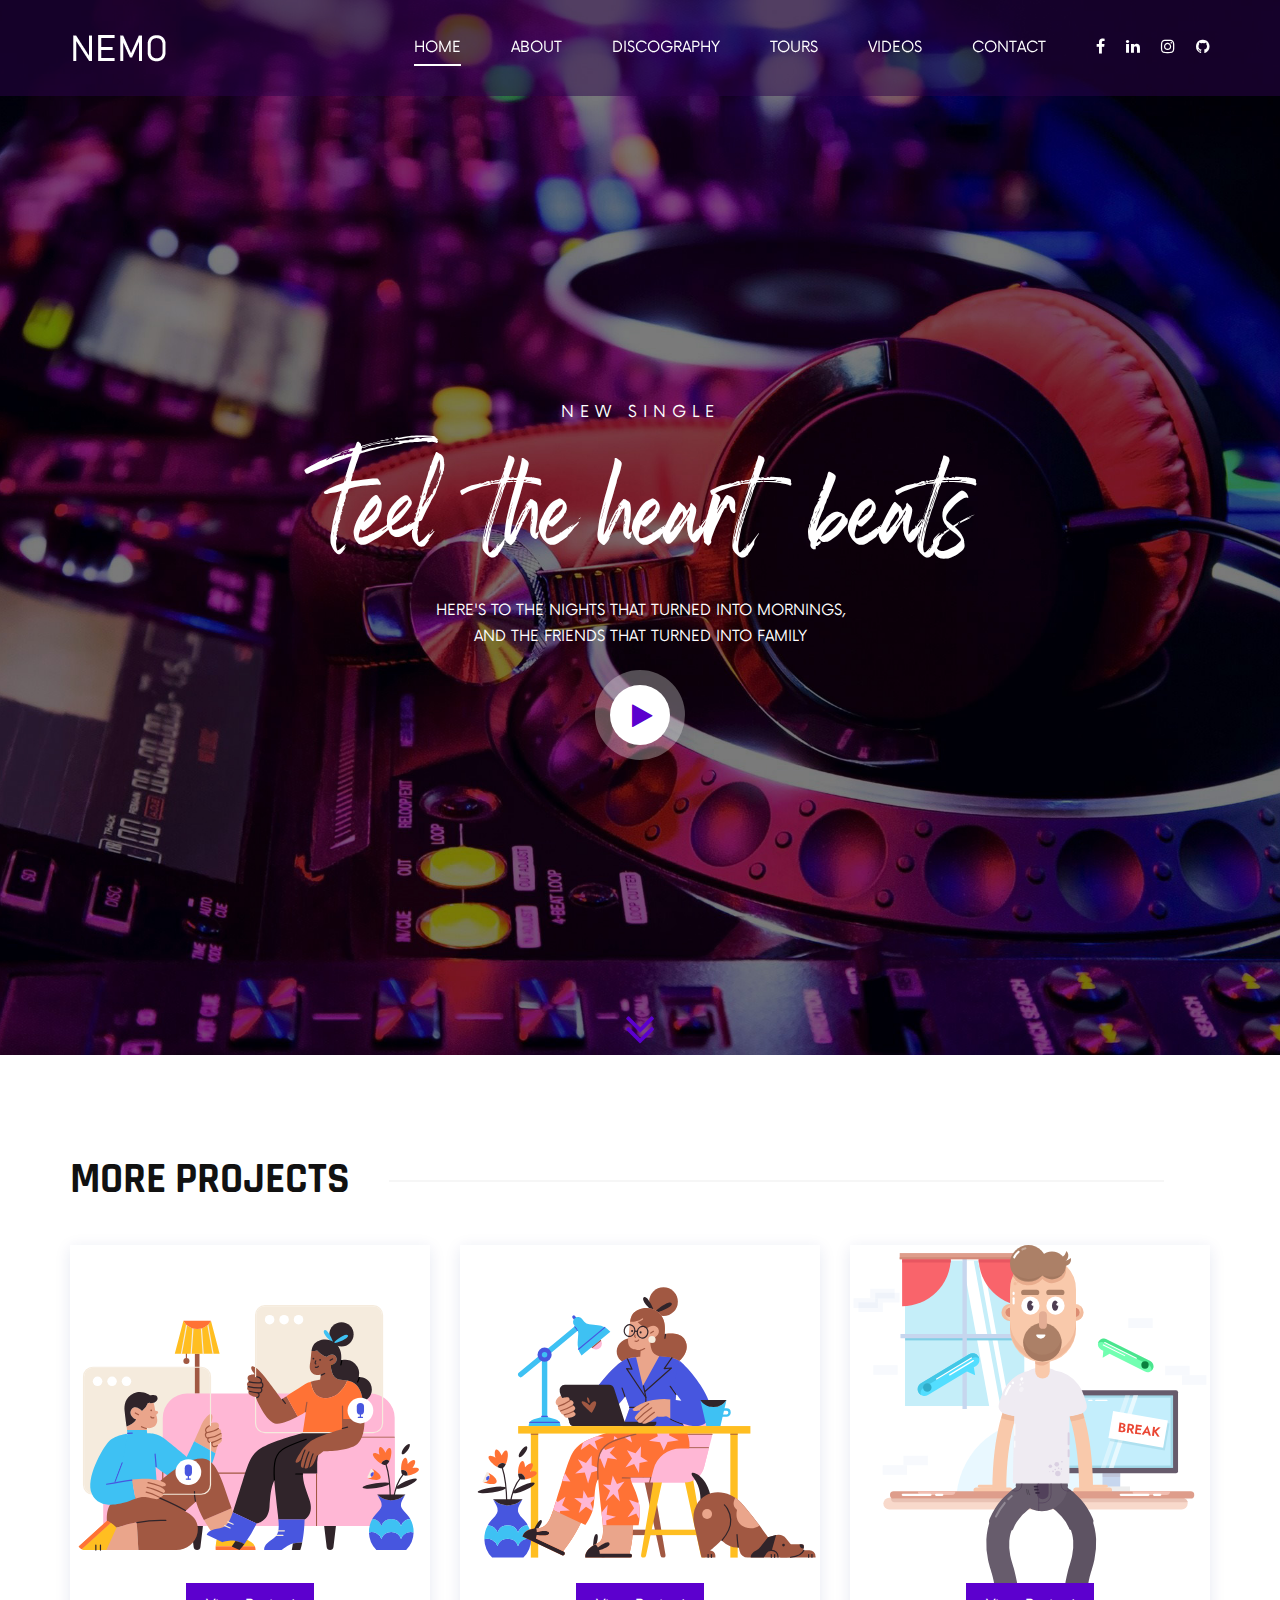
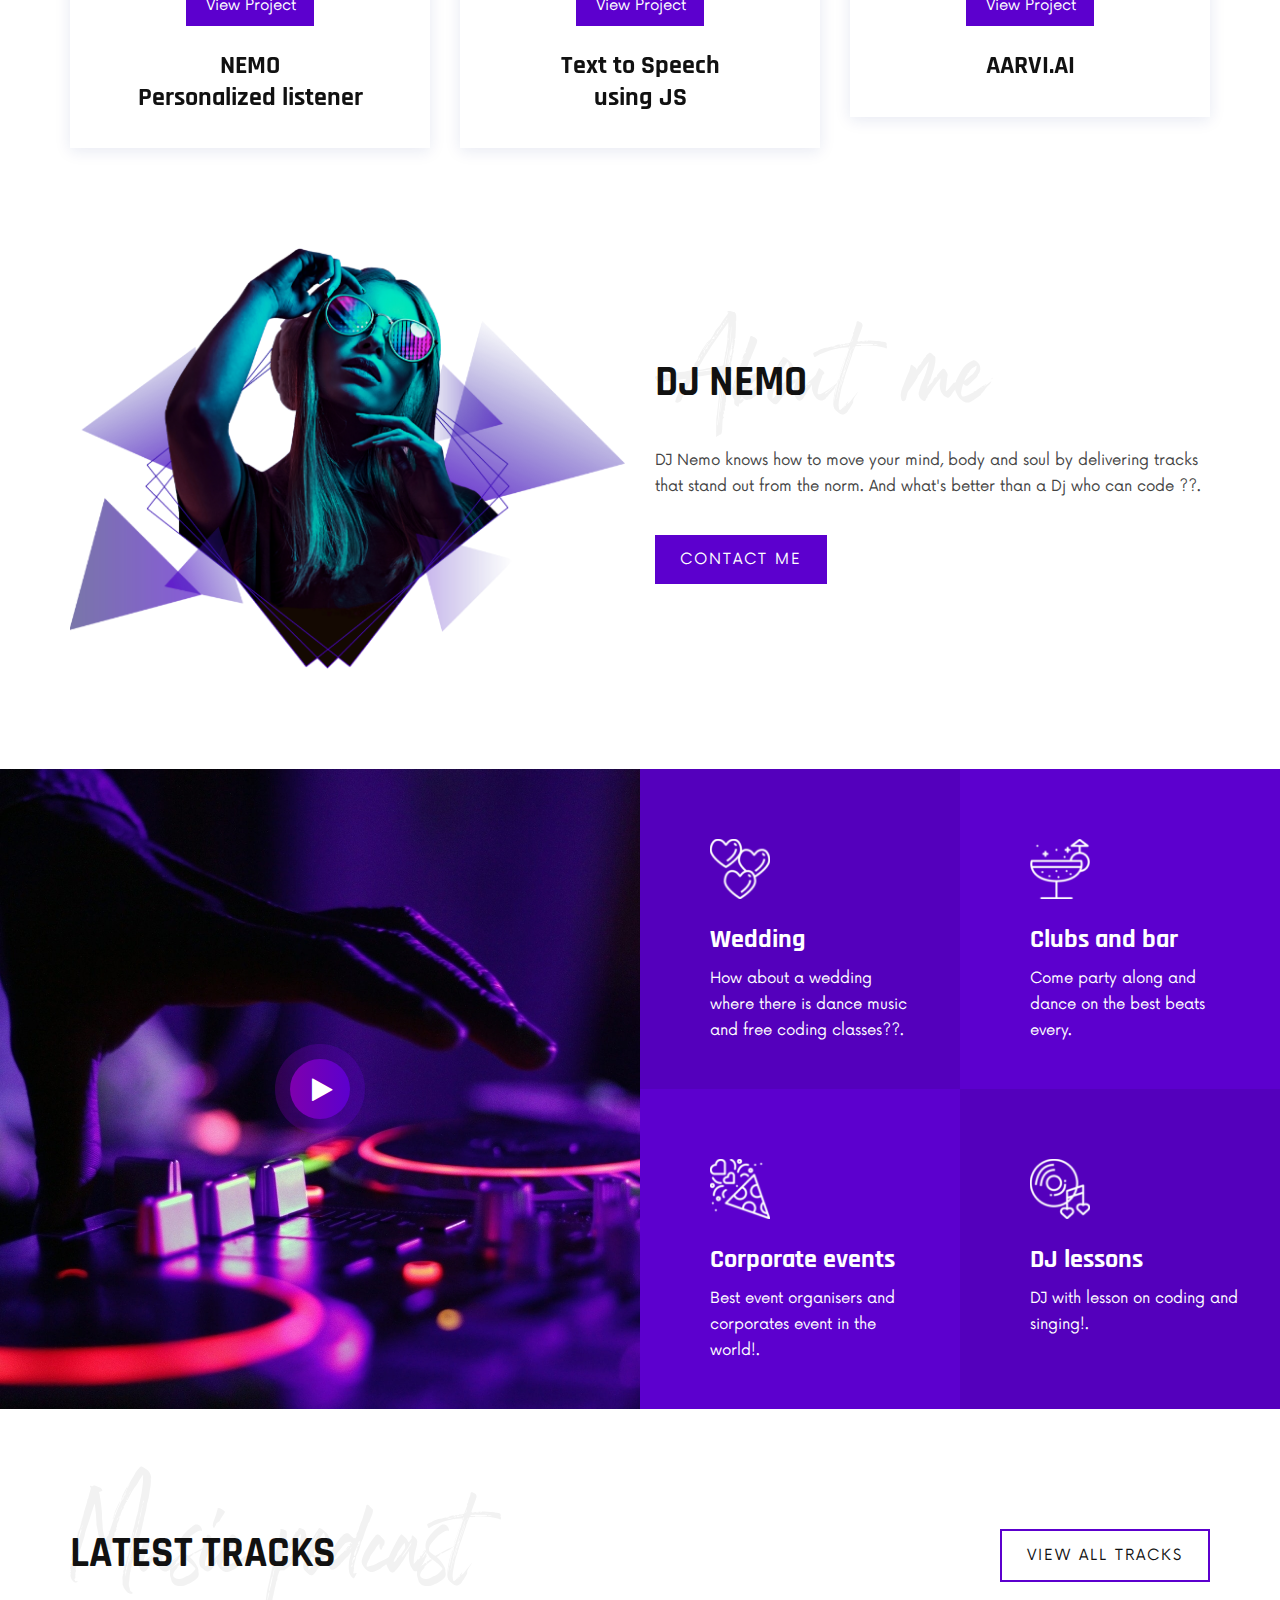
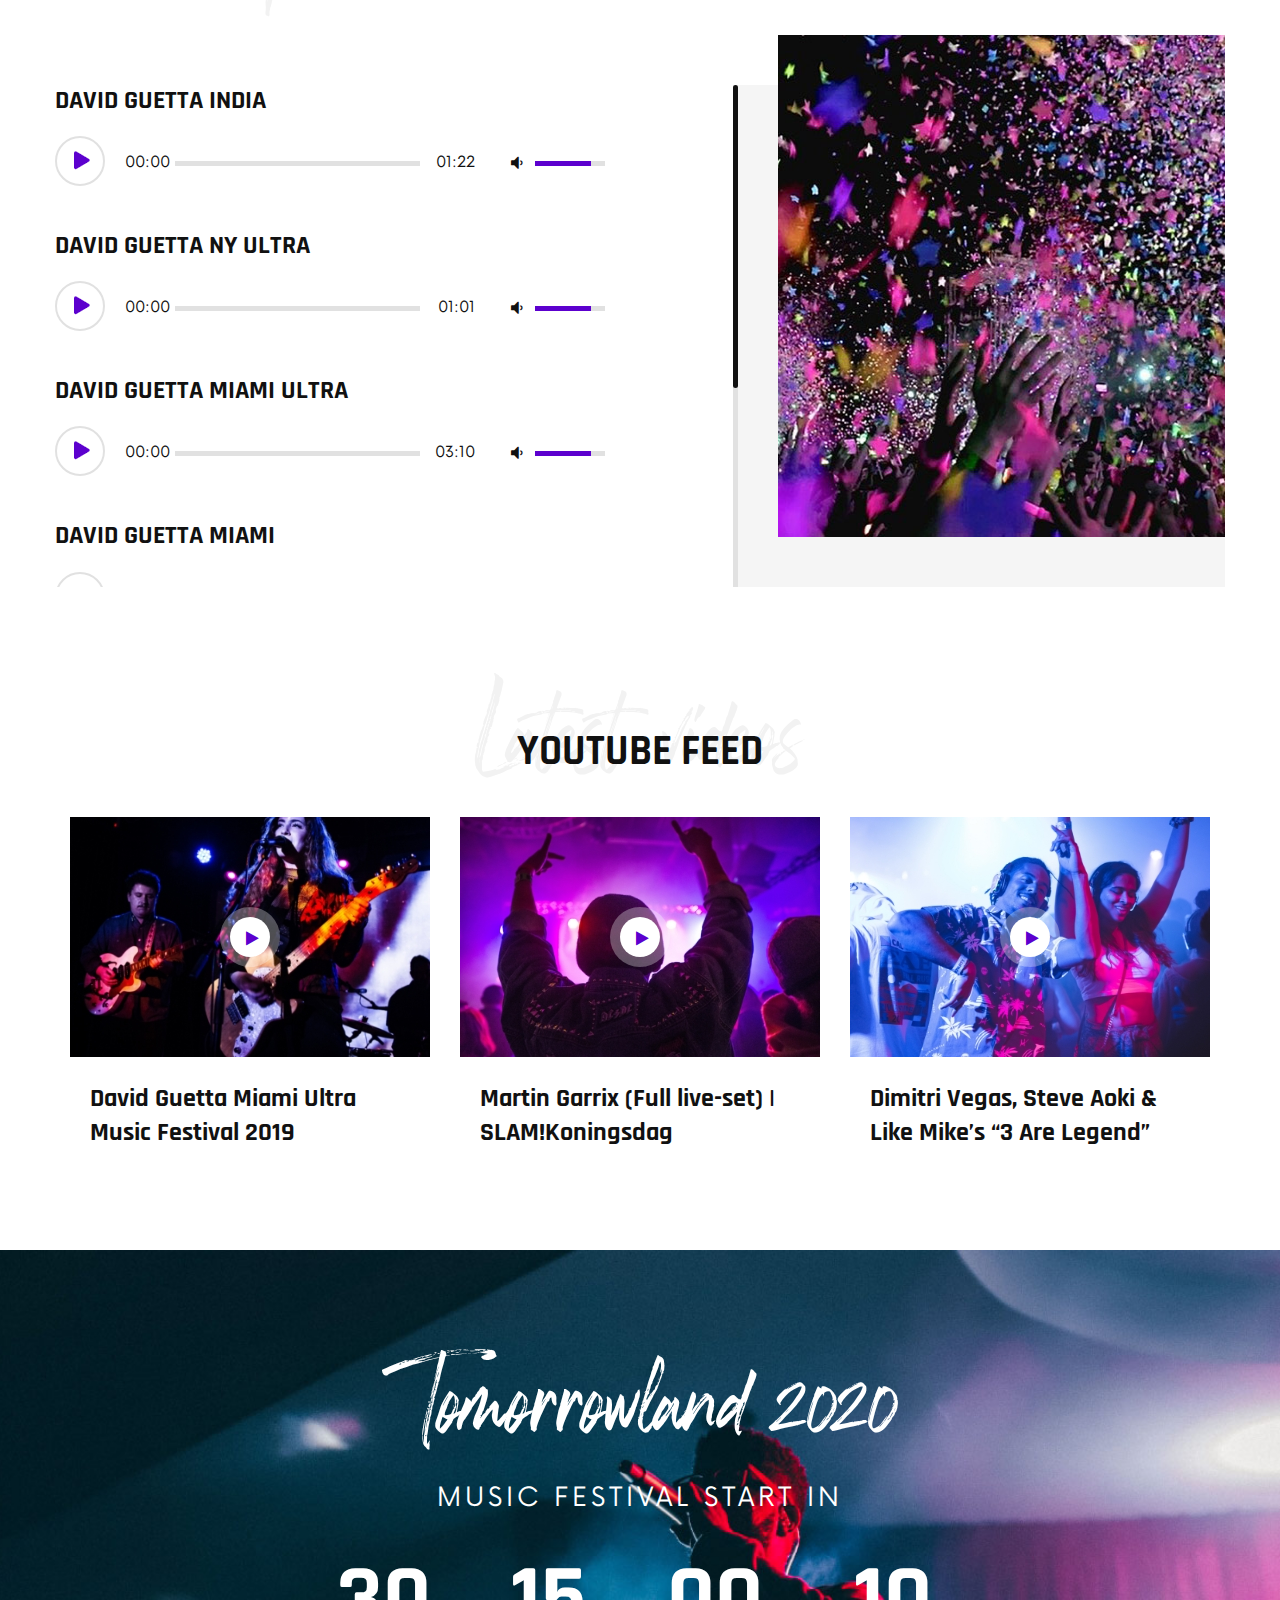
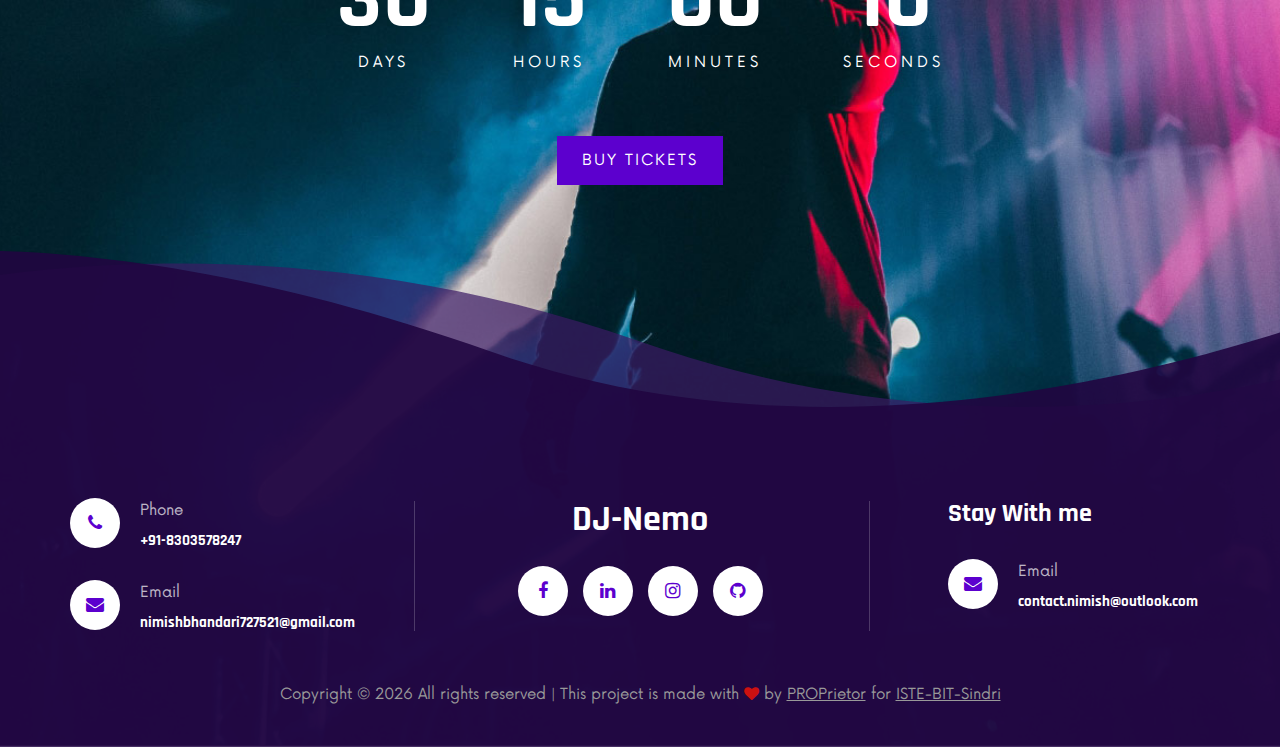
==== commit 9a76bd07: "updates" ====
--- a/index.html
+++ b/index.html
@@ -7,7 +7,7 @@
     <meta name="viewport" content="width=device-width, initial-scale=1.0">
     <meta http-equiv="X-UA-Compatible" content="ie=edge">
     <meta name="title" content="music">
-    <meta name="description" content="Website for Bit Event">
+    <meta name="description" content="Website for ISTE-BIT-Sindri Event">
     <meta name="keywords" content="speech-to-text, music, text-to-speech">
     <meta name="robots" content="index, follow">
     <meta http-equiv="Content-Type" content="text/html; charset=utf-8">
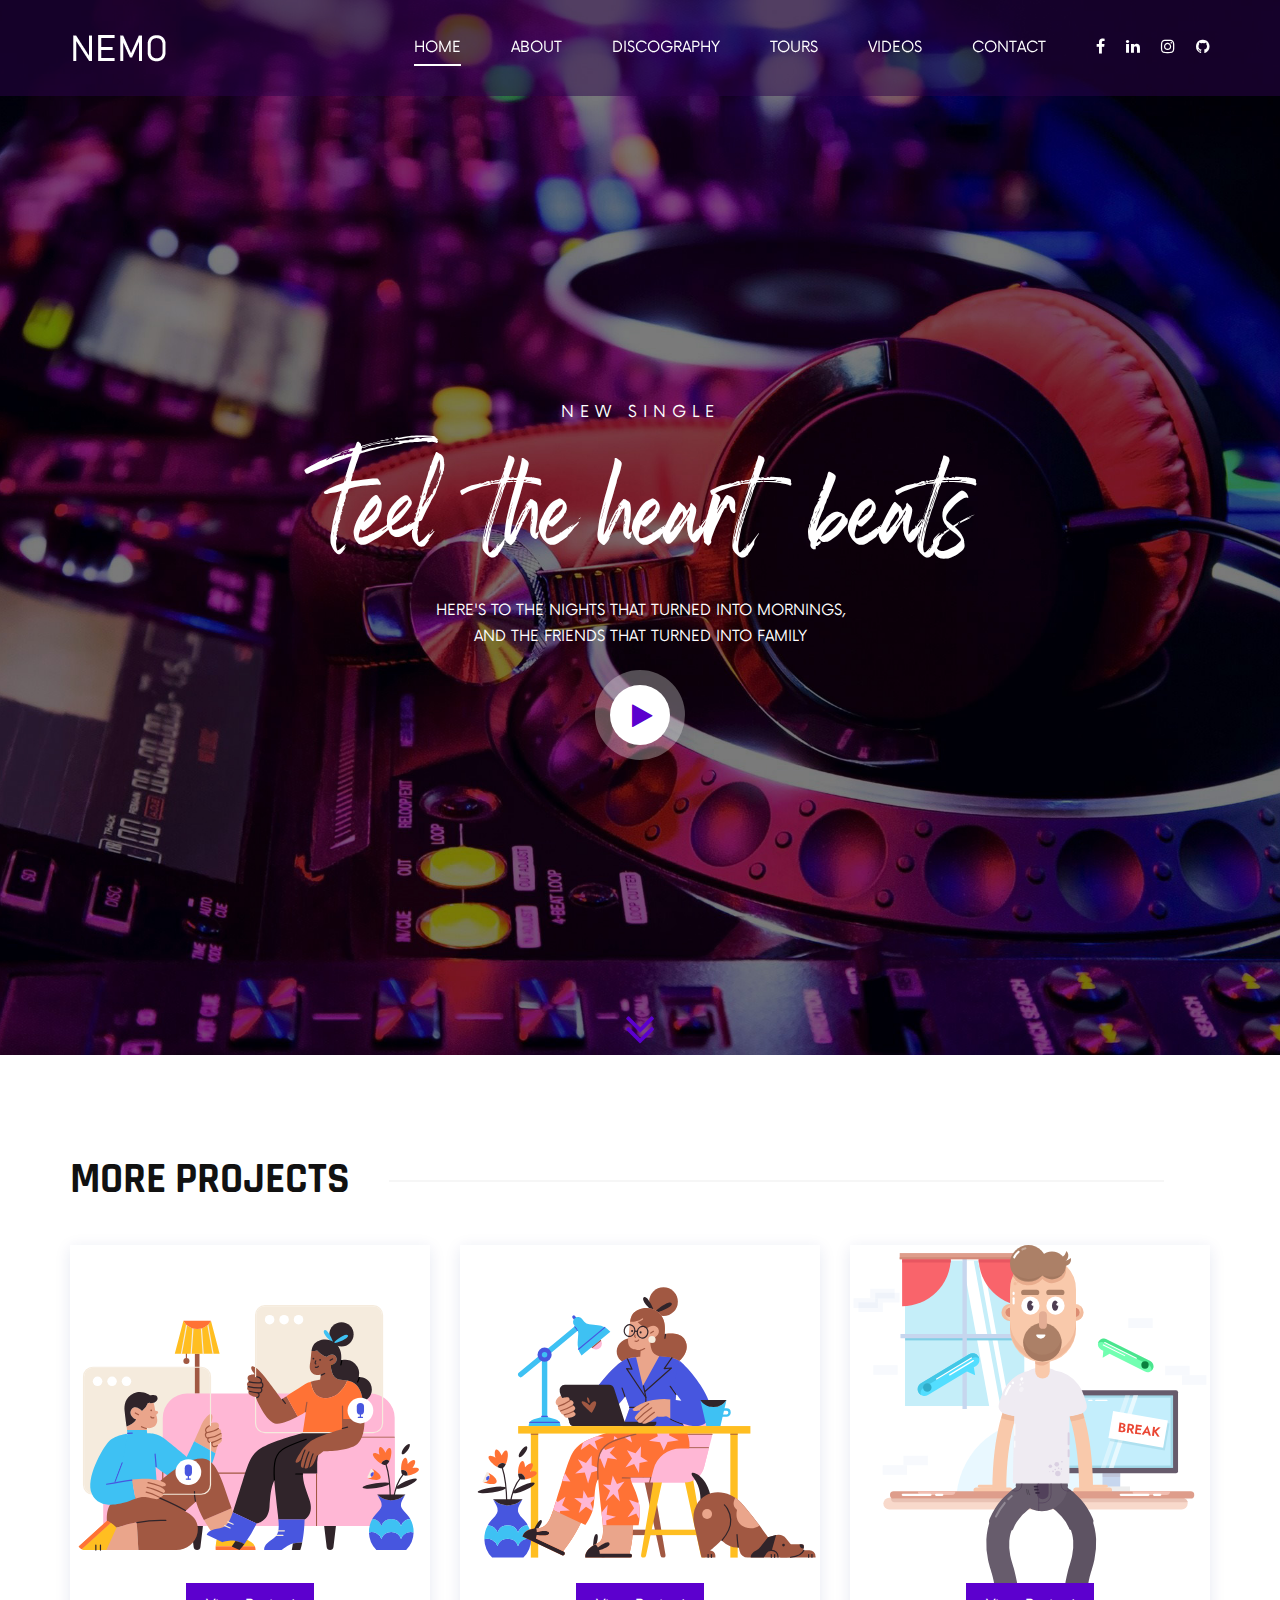
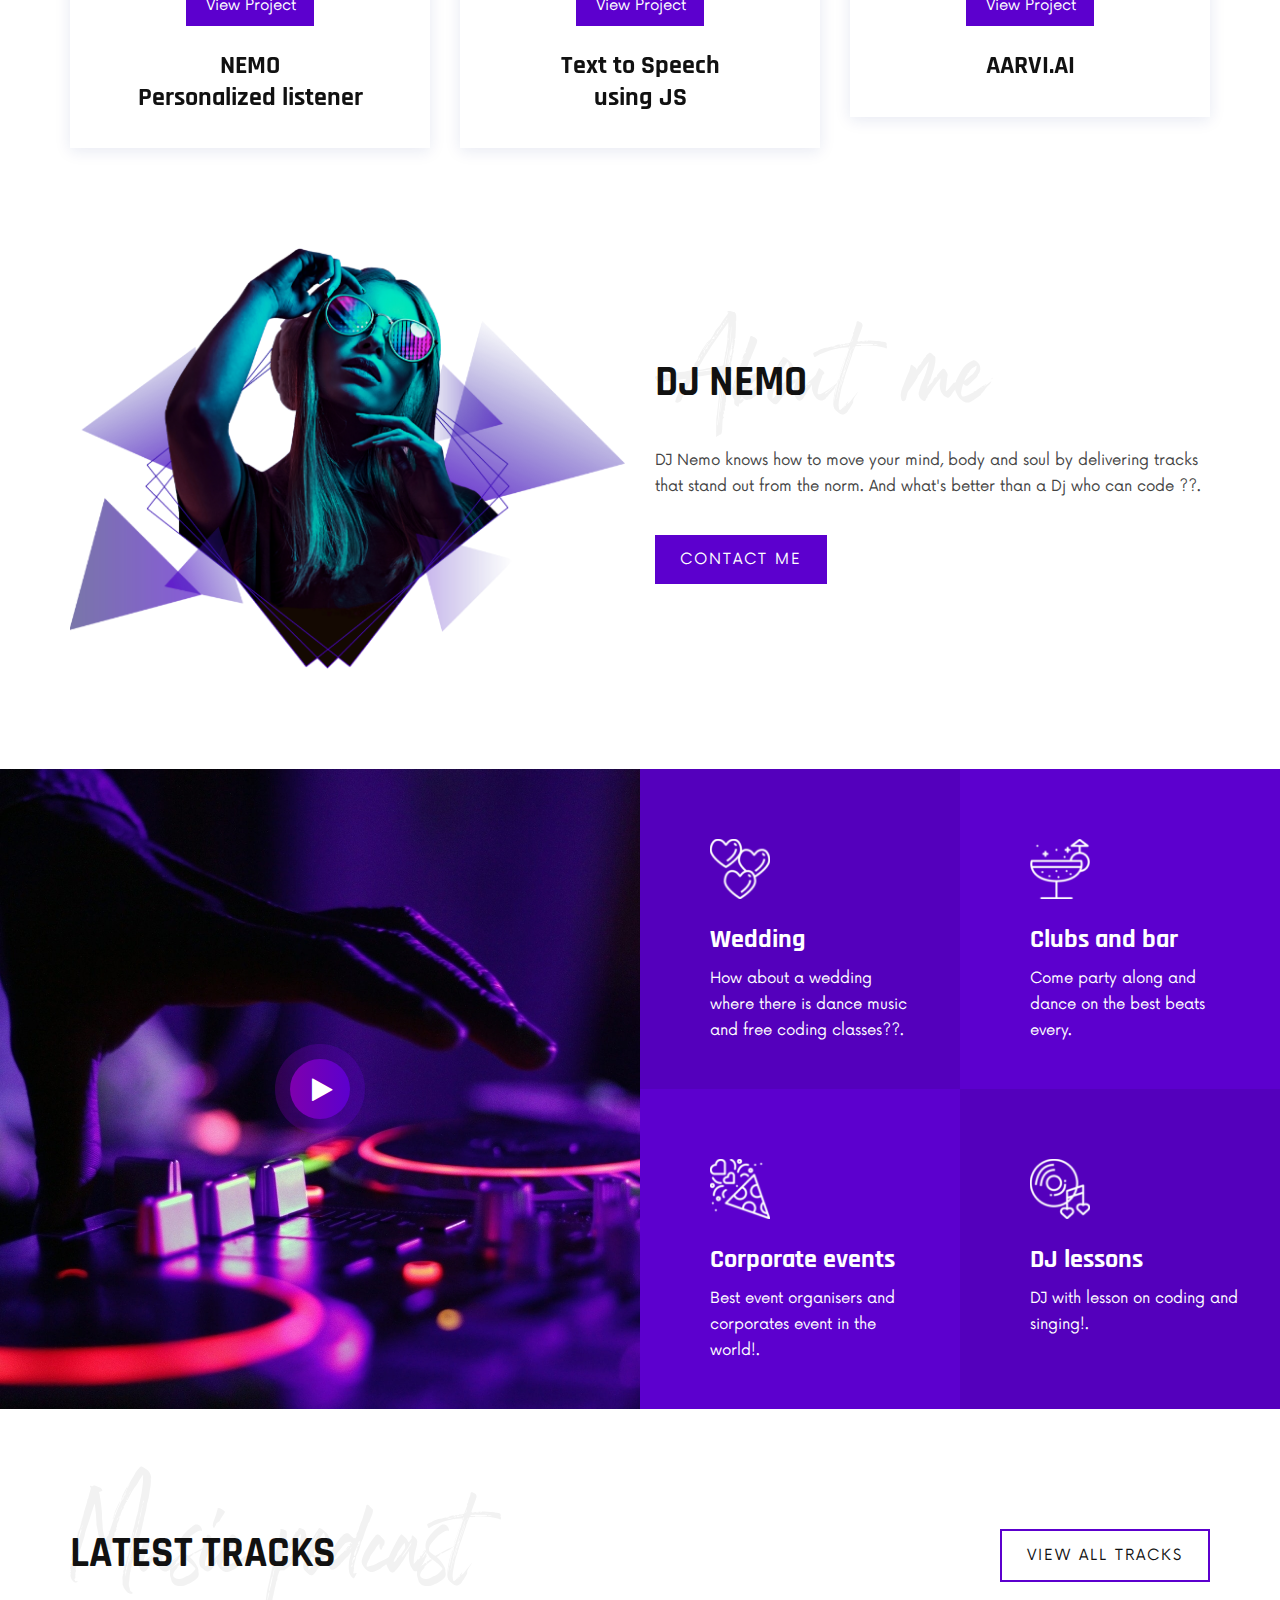
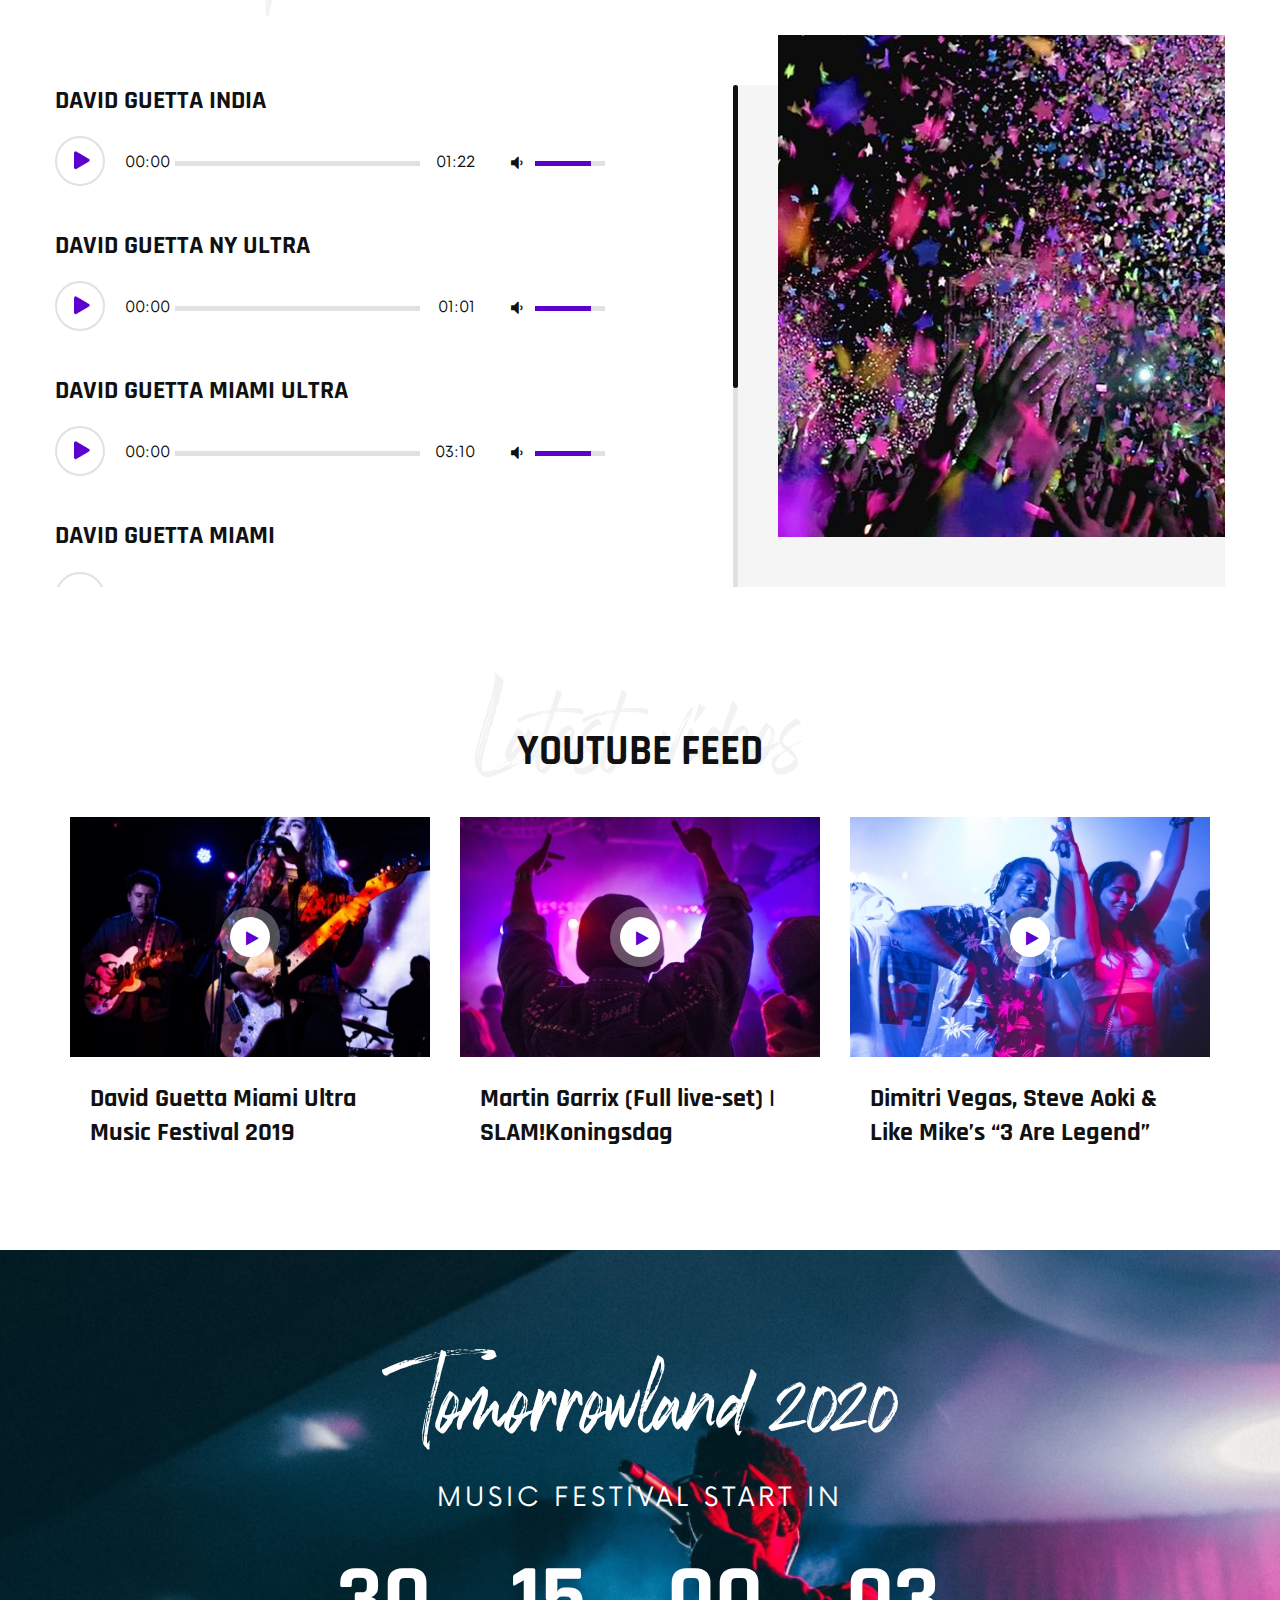
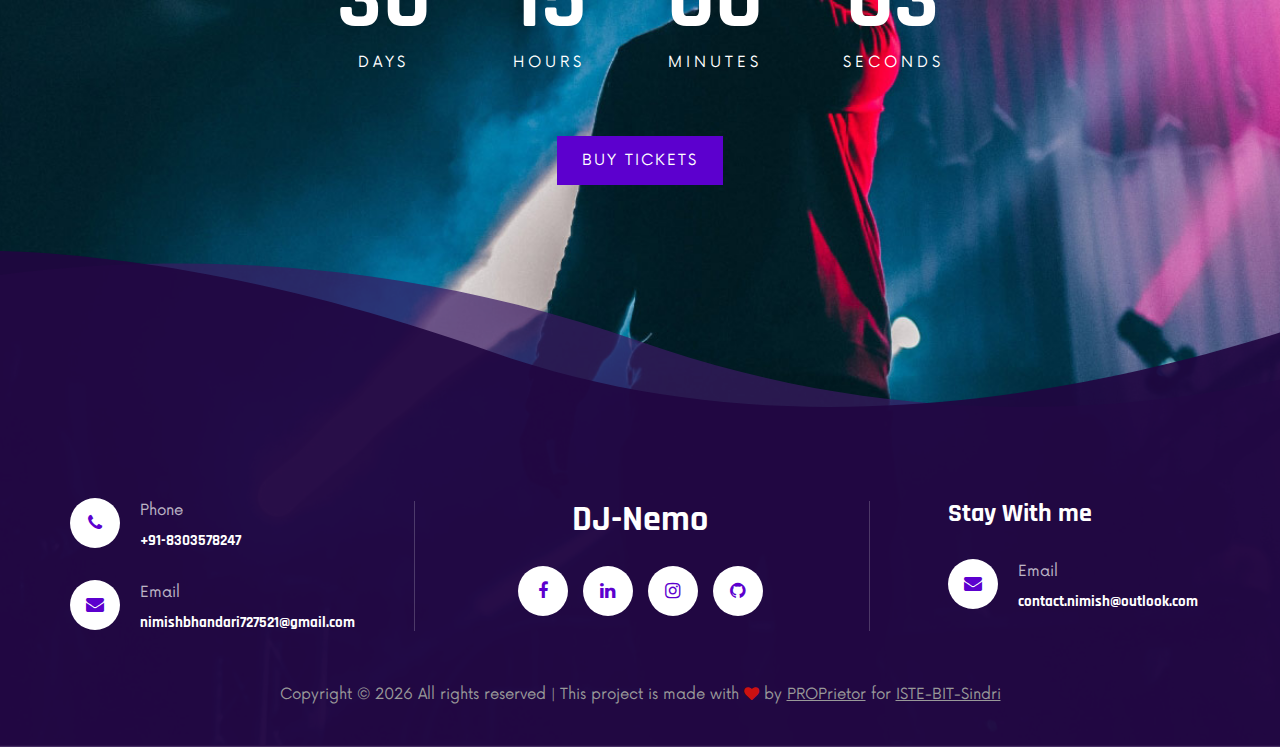
==== commit fe0c6e63: "Update index.html" ====
--- a/index.html
+++ b/index.html
@@ -6,7 +6,7 @@
     <meta name="keywords" content="DJ-Nemo, unica, creative, html">
     <meta name="viewport" content="width=device-width, initial-scale=1.0">
     <meta http-equiv="X-UA-Compatible" content="ie=edge">
-    <meta name="title" content="music">
+    <meta name="title" content="nemo">
     <meta name="description" content="Website for ISTE-BIT-Sindri Event">
     <meta name="keywords" content="speech-to-text, music, text-to-speech">
     <meta name="robots" content="index, follow">
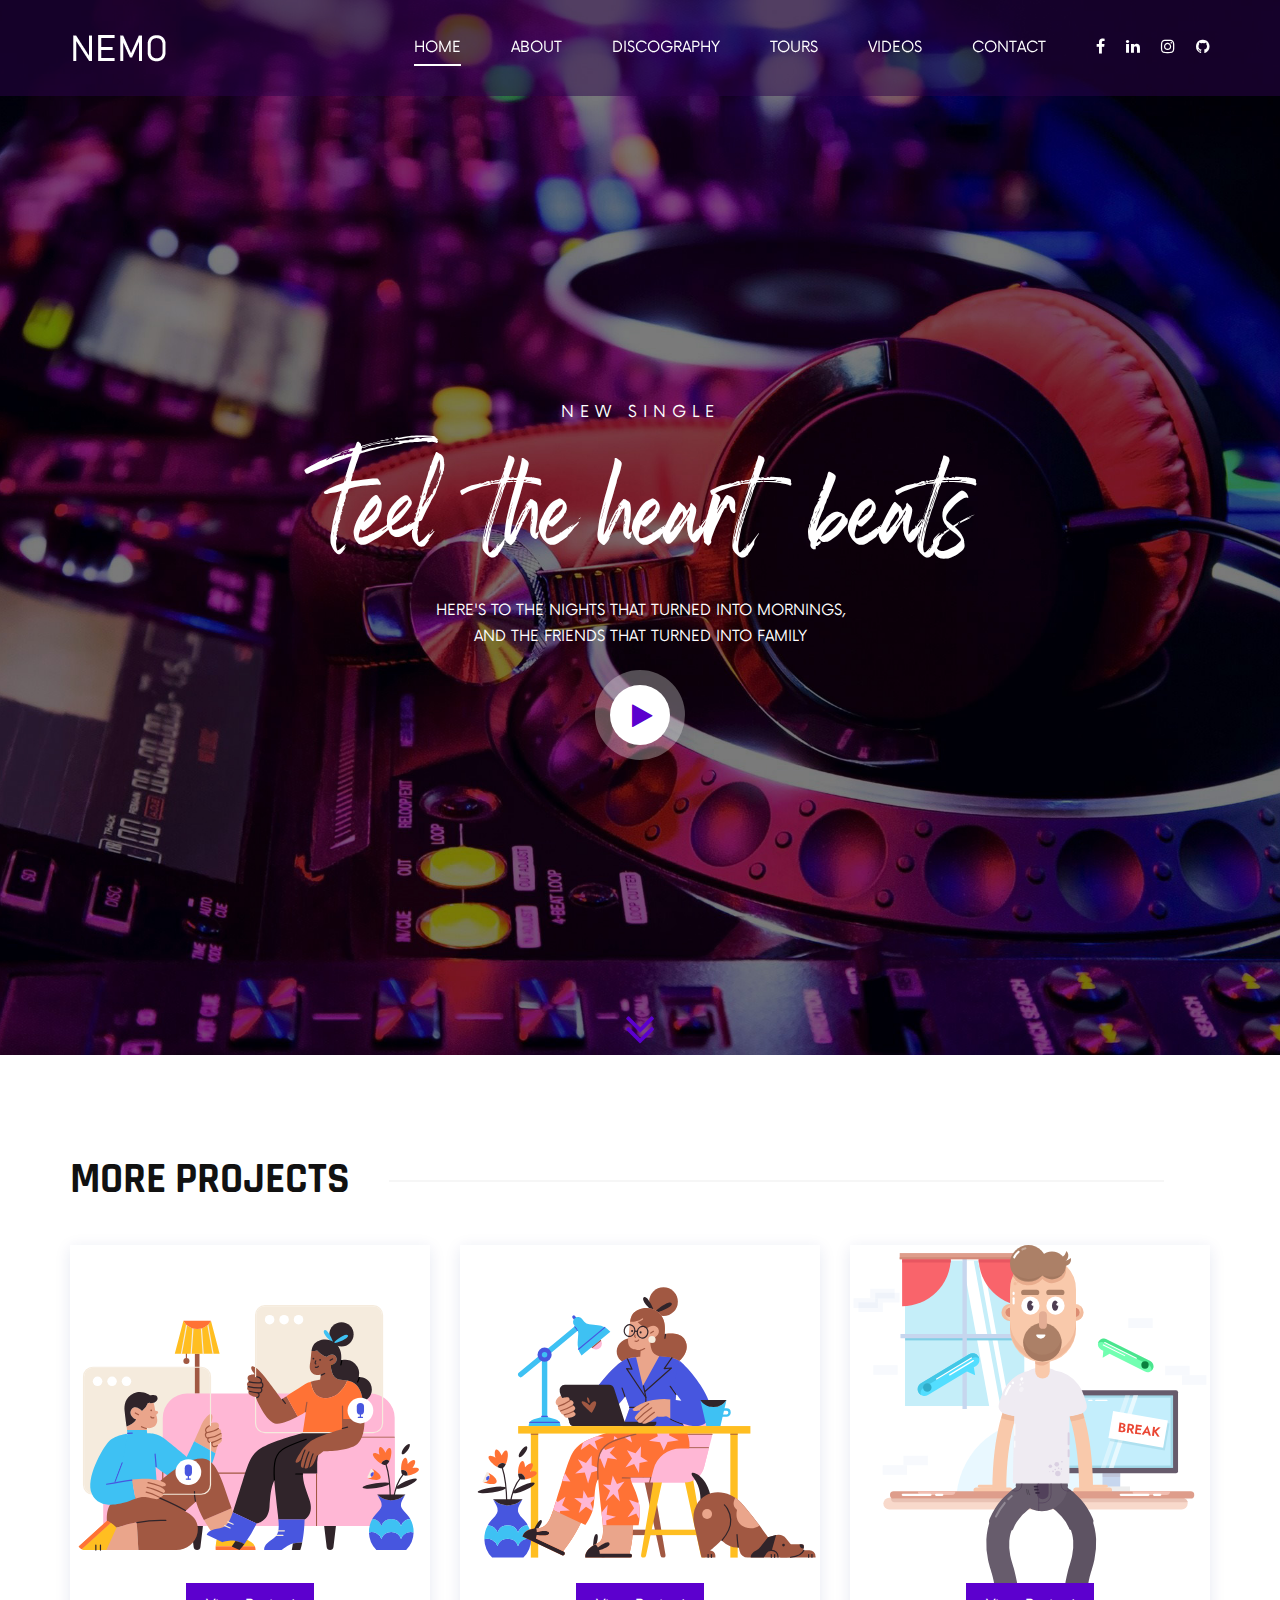
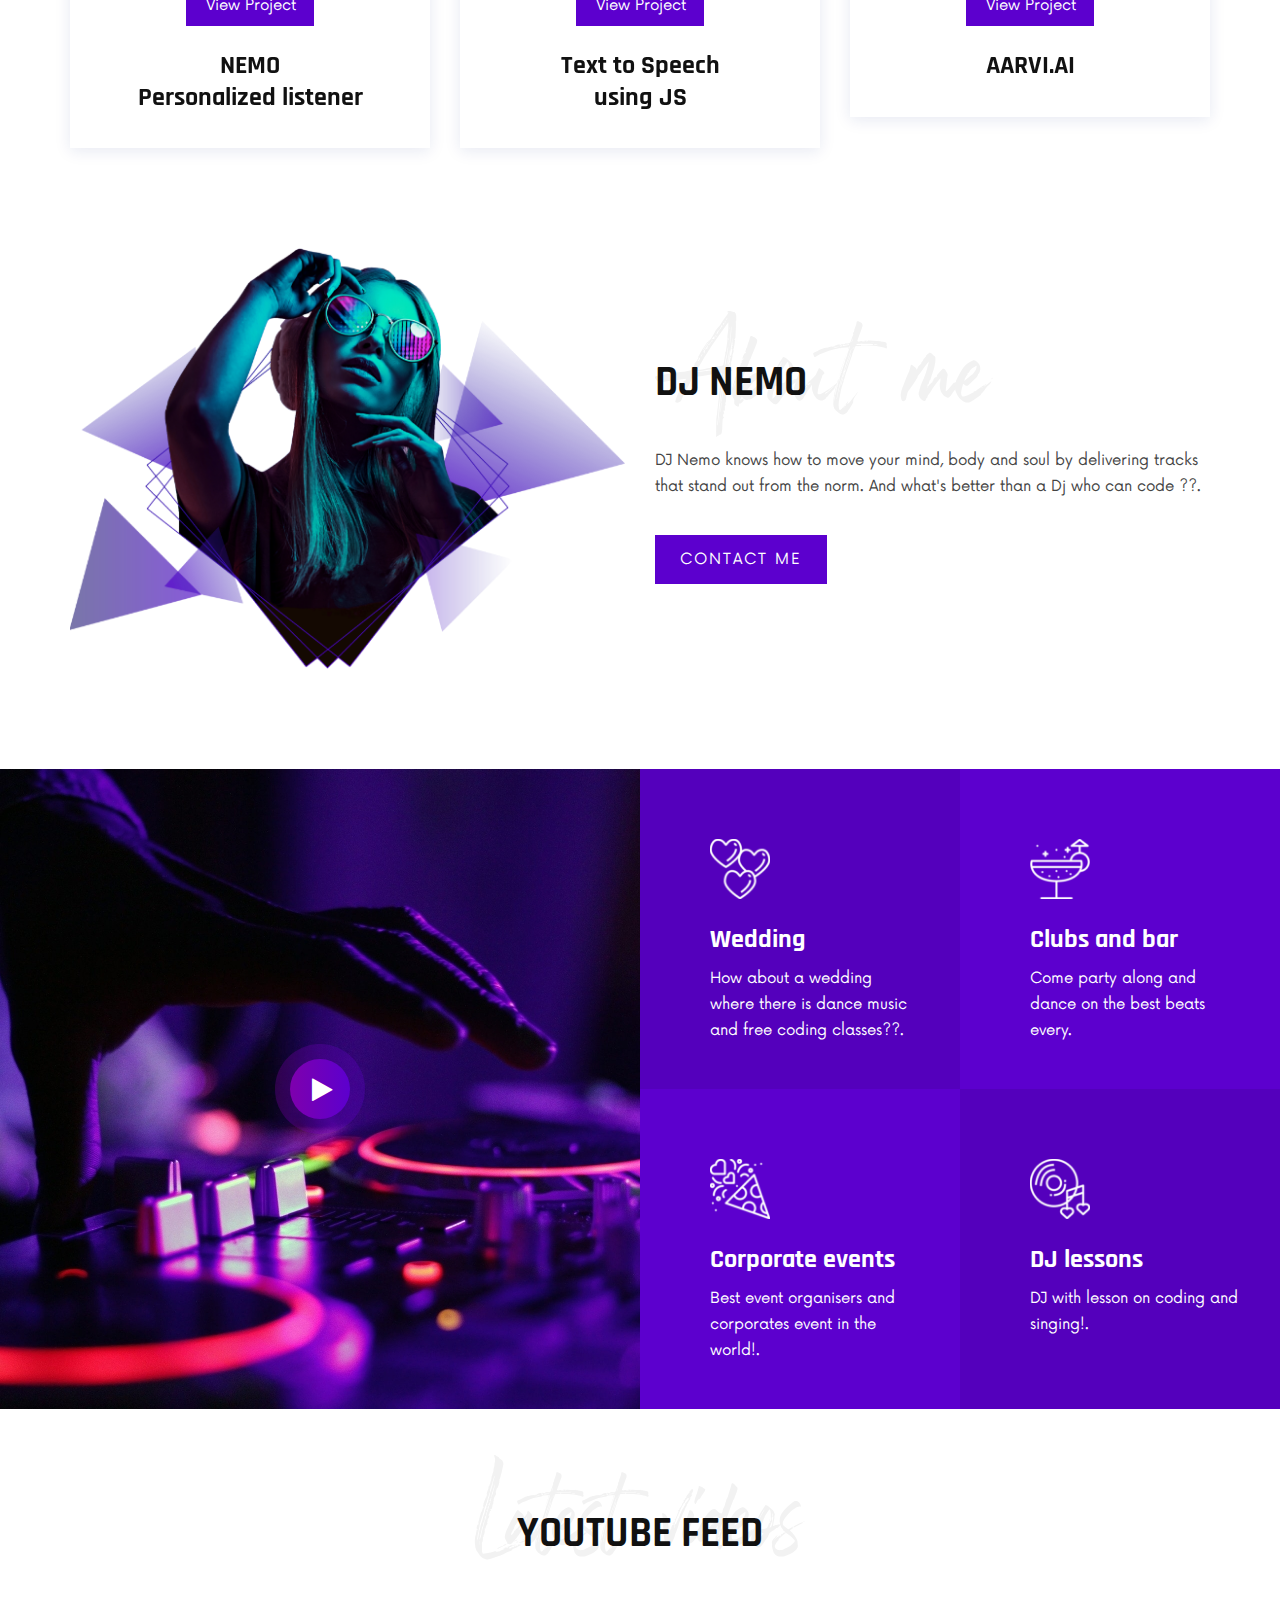
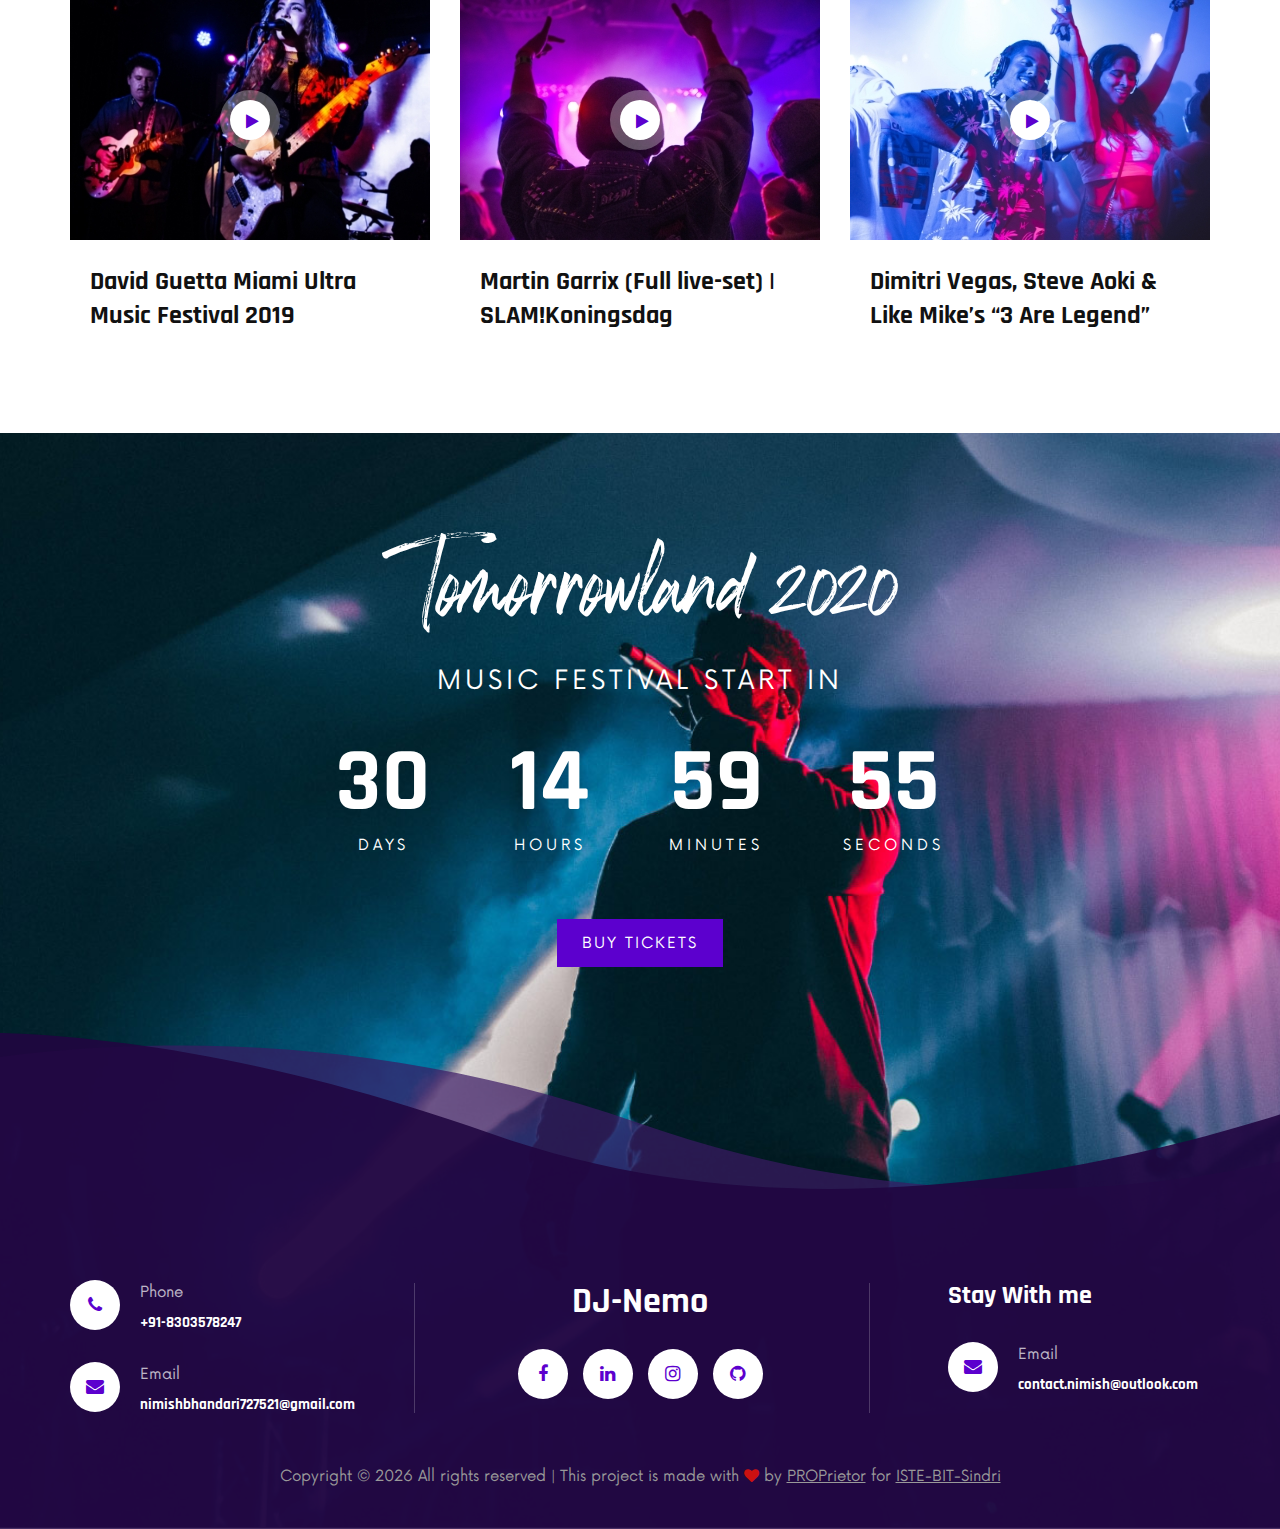
==== commit 7cfb6826: "reduced extra weight" ====
--- a/index.html
+++ b/index.html
@@ -226,239 +226,7 @@
     <!-- Services Section End -->
 
     <!-- Track Section Begin -->
-    <section class="track spad">
-        <div class="container">
-            <div class="row">
-                <div class="col-lg-7">
-                    <div class="section-title">
-                        <h2>Latest tracks</h2>
-                        <h1>Music podcast</h1>
-                    </div>
-                </div>
-                <div class="col-lg-5">
-                    <div class="track__all">
-                        <a href="videos.html" class="primary-btn border-btn">View all tracks</a>
-                    </div>
-                </div>
-            </div>
-            <div class="row">
-                <div class="col-lg-7 p-0">
-                    <div class="track__content nice-scroll">
-                        <div class="single_player_container">
-                            <h4>David Guetta INDIA </h4>
-                            <div class="jp-jplayer jplayer" data-ancestor=".jp_container_1"
-                                data-url="music-files/1.mp3"></div>
-                            <div class="jp-audio jp_container_1" role="application" aria-label="media player">
-                                <div class="jp-gui jp-interface">
-                                    <!-- Player Controls -->
-                                    <div class="player_controls_box">
-                                        <button class="jp-play player_button" tabindex="0"></button>
-                                    </div>
-                                    <!-- Progress Bar -->
-                                    <div class="player_bars">
-                                        <div class="jp-progress">
-                                            <div class="jp-seek-bar">
-                                                <div>
-                                                    <div class="jp-play-bar">
-                                                        <div class="jp-current-time" role="timer" aria-label="time">0:00
-                                                        </div>
-                                                    </div>
-                                                </div>
-                                            </div>
-                                        </div>
-                                        <div class="jp-duration ml-auto" role="timer" aria-label="duration">00:00</div>
-                                    </div>
-                                    <!-- Volume Controls -->
-                                    <div class="jp-volume-controls">
-                                        <button class="jp-mute" tabindex="0"><i class="fa fa-volume-down"></i></button>
-                                        <div class="jp-volume-bar">
-                                            <div class="jp-volume-bar-value" style="width: 0%;"></div>
-                                        </div>
-                                    </div>
-                                </div>
-                            </div>
-                        </div>
-                        <div class="single_player_container">
-                            <h4>David Guetta NY Ultra</h4>
-                            <div class="jp-jplayer jplayer" data-ancestor=".jp_container_2"
-                                data-url="music-files/2.mp3"></div>
-                            <div class="jp-audio jp_container_2" role="application" aria-label="media player">
-                                <div class="jp-gui jp-interface">
-                                    <!-- Player Controls -->
-                                    <div class="player_controls_box">
-                                        <button class="jp-play player_button" tabindex="0"></button>
-                                    </div>
-                                    <!-- Progress Bar -->
-                                    <div class="player_bars">
-                                        <div class="jp-progress">
-                                            <div class="jp-seek-bar">
-                                                <div>
-                                                    <div class="jp-play-bar">
-                                                        <div class="jp-current-time" role="timer" aria-label="time">0:00
-                                                        </div>
-                                                    </div>
-                                                </div>
-                                            </div>
-                                        </div>
-                                        <div class="jp-duration ml-auto" role="timer" aria-label="duration">00:00</div>
-                                    </div>
-                                    <!-- Volume Controls -->
-                                    <div class="jp-volume-controls">
-                                        <button class="jp-mute" tabindex="0"><i class="fa fa-volume-down"></i></button>
-                                        <div class="jp-volume-bar">
-                                            <div class="jp-volume-bar-value" style="width: 0%;"></div>
-                                        </div>
-                                    </div>
-                                </div>
-                            </div>
-                        </div>
-                        <div class="single_player_container">
-                            <h4>David Guetta Miami Ultra</h4>
-                            <div class="jp-jplayer jplayer" data-ancestor=".jp_container_3"
-                                data-url="music-files/3.mp3"></div>
-                            <div class="jp-audio jp_container_3" role="application" aria-label="media player">
-                                <div class="jp-gui jp-interface">
-                                    <!-- Player Controls -->
-                                    <div class="player_controls_box">
-                                        <button class="jp-play player_button" tabindex="0"></button>
-                                    </div>
-                                    <!-- Progress Bar -->
-                                    <div class="player_bars">
-                                        <div class="jp-progress">
-                                            <div class="jp-seek-bar">
-                                                <div>
-                                                    <div class="jp-play-bar">
-                                                        <div class="jp-current-time" role="timer" aria-label="time">0:00
-                                                        </div>
-                                                    </div>
-                                                </div>
-                                            </div>
-                                        </div>
-                                        <div class="jp-duration ml-auto" role="timer" aria-label="duration">00:00</div>
-                                    </div>
-                                    <!-- Volume Controls -->
-                                    <div class="jp-volume-controls">
-                                        <button class="jp-mute" tabindex="0"><i class="fa fa-volume-down"></i></button>
-                                        <div class="jp-volume-bar">
-                                            <div class="jp-volume-bar-value" style="width: 0%;"></div>
-                                        </div>
-                                    </div>
-                                </div>
-                            </div>
-                        </div>
-                        <div class="single_player_container">
-                            <h4>David Guetta Miami </h4>
-                            <div class="jp-jplayer jplayer" data-ancestor=".jp_container_4"
-                                data-url="music-files/4.mp3"></div>
-                            <div class="jp-audio jp_container_4" role="application" aria-label="media player">
-                                <div class="jp-gui jp-interface">
-                                    <!-- Player Controls -->
-                                    <div class="player_controls_box">
-                                        <button class="jp-play player_button" tabindex="0"></button>
-                                    </div>
-                                    <!-- Progress Bar -->
-                                    <div class="player_bars">
-                                        <div class="jp-progress">
-                                            <div class="jp-seek-bar">
-                                                <div>
-                                                    <div class="jp-play-bar">
-                                                        <div class="jp-current-time" role="timer" aria-label="time">0:00
-                                                        </div>
-                                                    </div>
-                                                </div>
-                                            </div>
-                                        </div>
-                                        <div class="jp-duration ml-auto" role="timer" aria-label="duration">00:00</div>
-                                    </div>
-                                    <!-- Volume Controls -->
-                                    <div class="jp-volume-controls">
-                                        <button class="jp-mute" tabindex="0"><i class="fa fa-volume-down"></i></button>
-                                        <div class="jp-volume-bar">
-                                            <div class="jp-volume-bar-value" style="width: 0%;"></div>
-                                        </div>
-                                    </div>
-                                </div>
-                            </div>
-                        </div>
-                        <div class="single_player_container">
-                            <h4>David Guetta USA Ultra</h4>
-                            <div class="jp-jplayer jplayer" data-ancestor=".jp_container_5"
-                                data-url="music-files/5.mp3"></div>
-                            <div class="jp-audio jp_container_5" role="application" aria-label="media player">
-                                <div class="jp-gui jp-interface">
-                                    <!-- Player Controls -->
-                                    <div class="player_controls_box">
-                                        <button class="jp-play player_button" tabindex="0"></button>
-                                    </div>
-                                    <!-- Progress Bar -->
-                                    <div class="player_bars">
-                                        <div class="jp-progress">
-                                            <div class="jp-seek-bar">
-                                                <div>
-                                                    <div class="jp-play-bar">
-                                                        <div class="jp-current-time" role="timer" aria-label="time">0:00
-                                                        </div>
-                                                    </div>
-                                                </div>
-                                            </div>
-                                        </div>
-                                        <div class="jp-duration ml-auto" role="timer" aria-label="duration">00:00</div>
-                                    </div>
-                                    <!-- Volume Controls -->
-                                    <div class="jp-volume-controls">
-                                        <button class="jp-mute" tabindex="0"><i class="fa fa-volume-down"></i></button>
-                                        <div class="jp-volume-bar">
-                                            <div class="jp-volume-bar-value" style="width: 0%;">
-                                            </div>
-                                        </div>
-                                    </div>
-                                </div>
-                            </div>
-                        </div>
-                        <div class="single_player_container">
-                            <h4>David Guetta UK</h4>
-                            <div class="jp-jplayer jplayer" data-ancestor=".jp_container_6"
-                                data-url="music-files/6.mp3"></div>
-                            <div class="jp-audio jp_container_6" role="application" aria-label="media player">
-                                <div class="jp-gui jp-interface">
-                                    <!-- Player Controls -->
-                                    <div class="player_controls_box">
-                                        <button class="jp-play player_button" tabindex="0"></button>
-                                    </div>
-                                    <!-- Progress Bar -->
-                                    <div class="player_bars">
-                                        <div class="jp-progress">
-                                            <div class="jp-seek-bar">
-                                                <div>
-                                                    <div class="jp-play-bar">
-                                                        <div class="jp-current-time" role="timer" aria-label="time">0:00
-                                                        </div>
-                                                    </div>
-                                                </div>
-                                            </div>
-                                        </div>
-                                        <div class="jp-duration ml-auto" role="timer" aria-label="duration">00:00</div>
-                                    </div>
-                                    <!-- Volume Controls -->
-                                    <div class="jp-volume-controls">
-                                        <button class="jp-mute" tabindex="0"><i class="fa fa-volume-down"></i></button>
-                                        <div class="jp-volume-bar">
-                                            <div class="jp-volume-bar-value" style="width: 0%;"></div>
-                                        </div>
-                                    </div>
-                                </div>
-                            </div>
-                        </div>
-                    </div>
-                </div>
-                <div class="col-lg-5 p-0">
-                    <div class="track__pic">
-                        <img src="img/track-right.jpg" alt="track-right">
-                    </div>
-                </div>
-            </div>
-        </div>
-    </section>
+
 
 
     <section class="youtube spad">
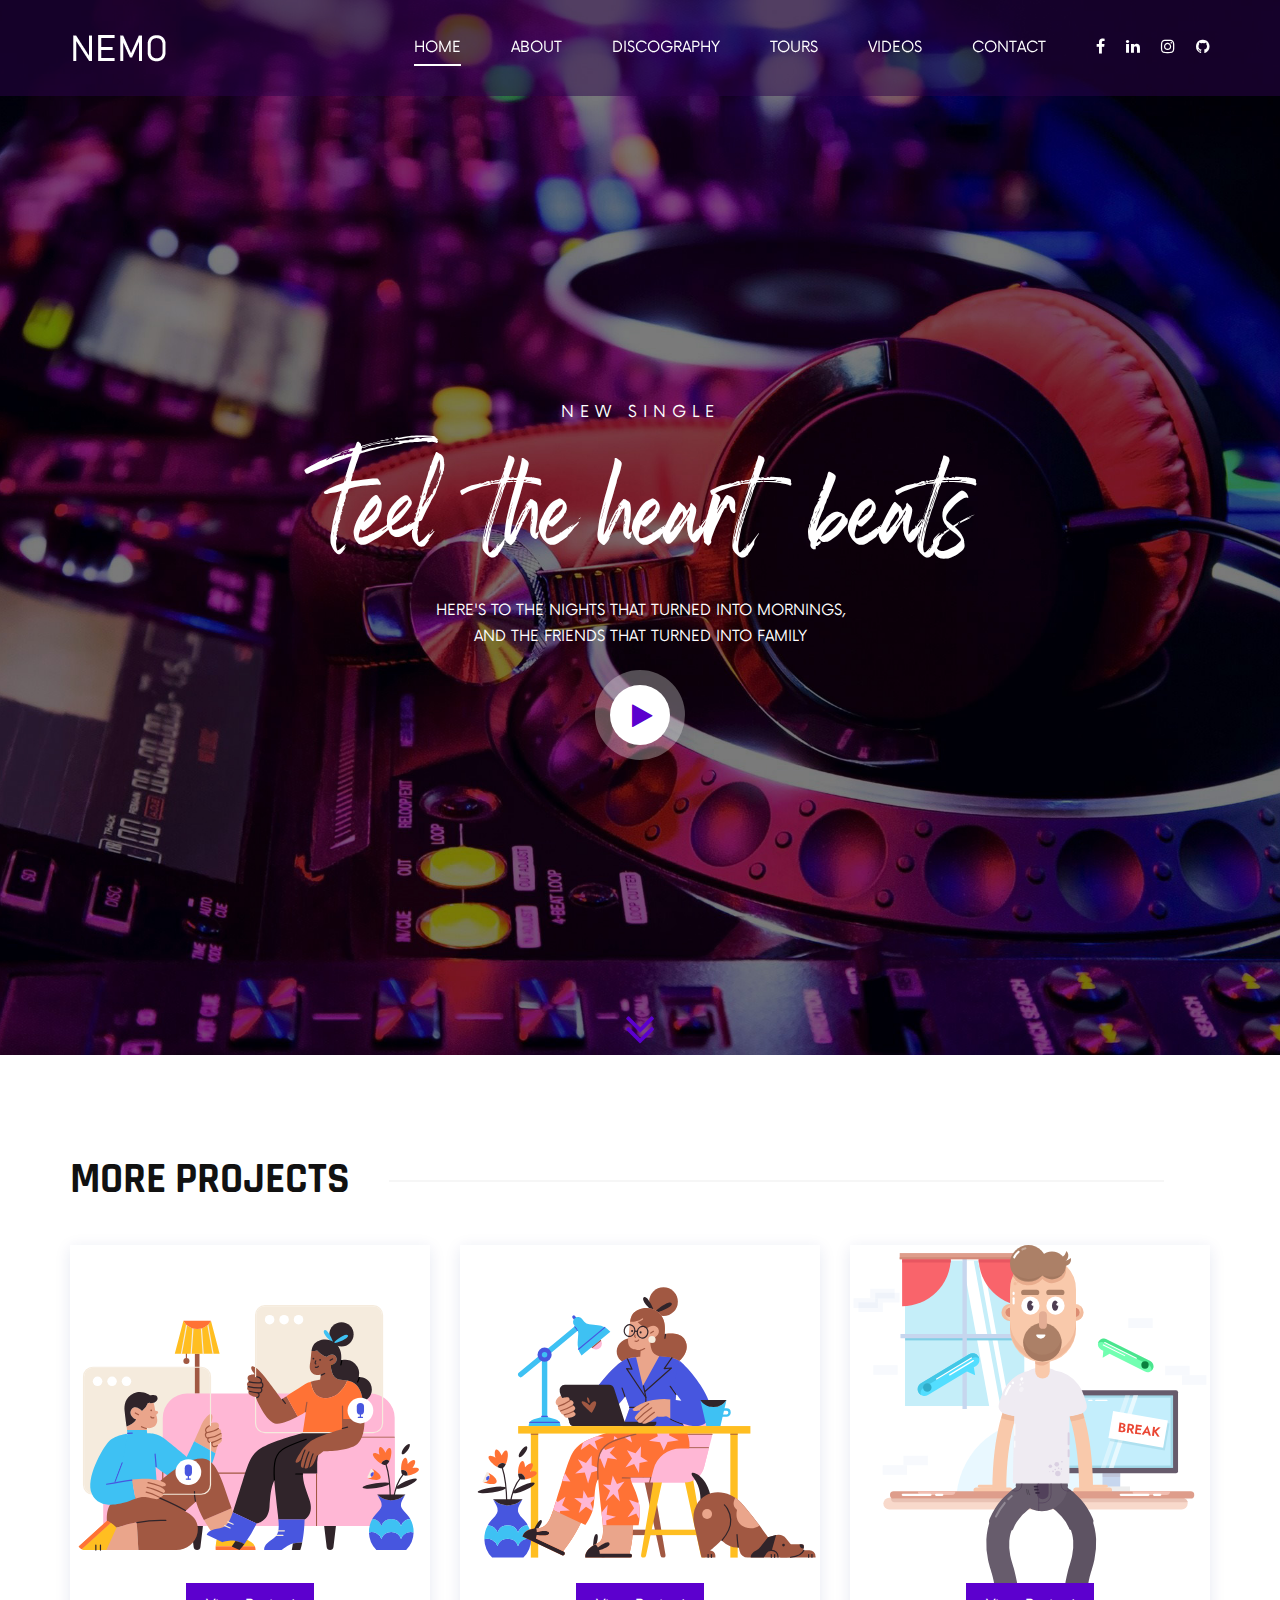
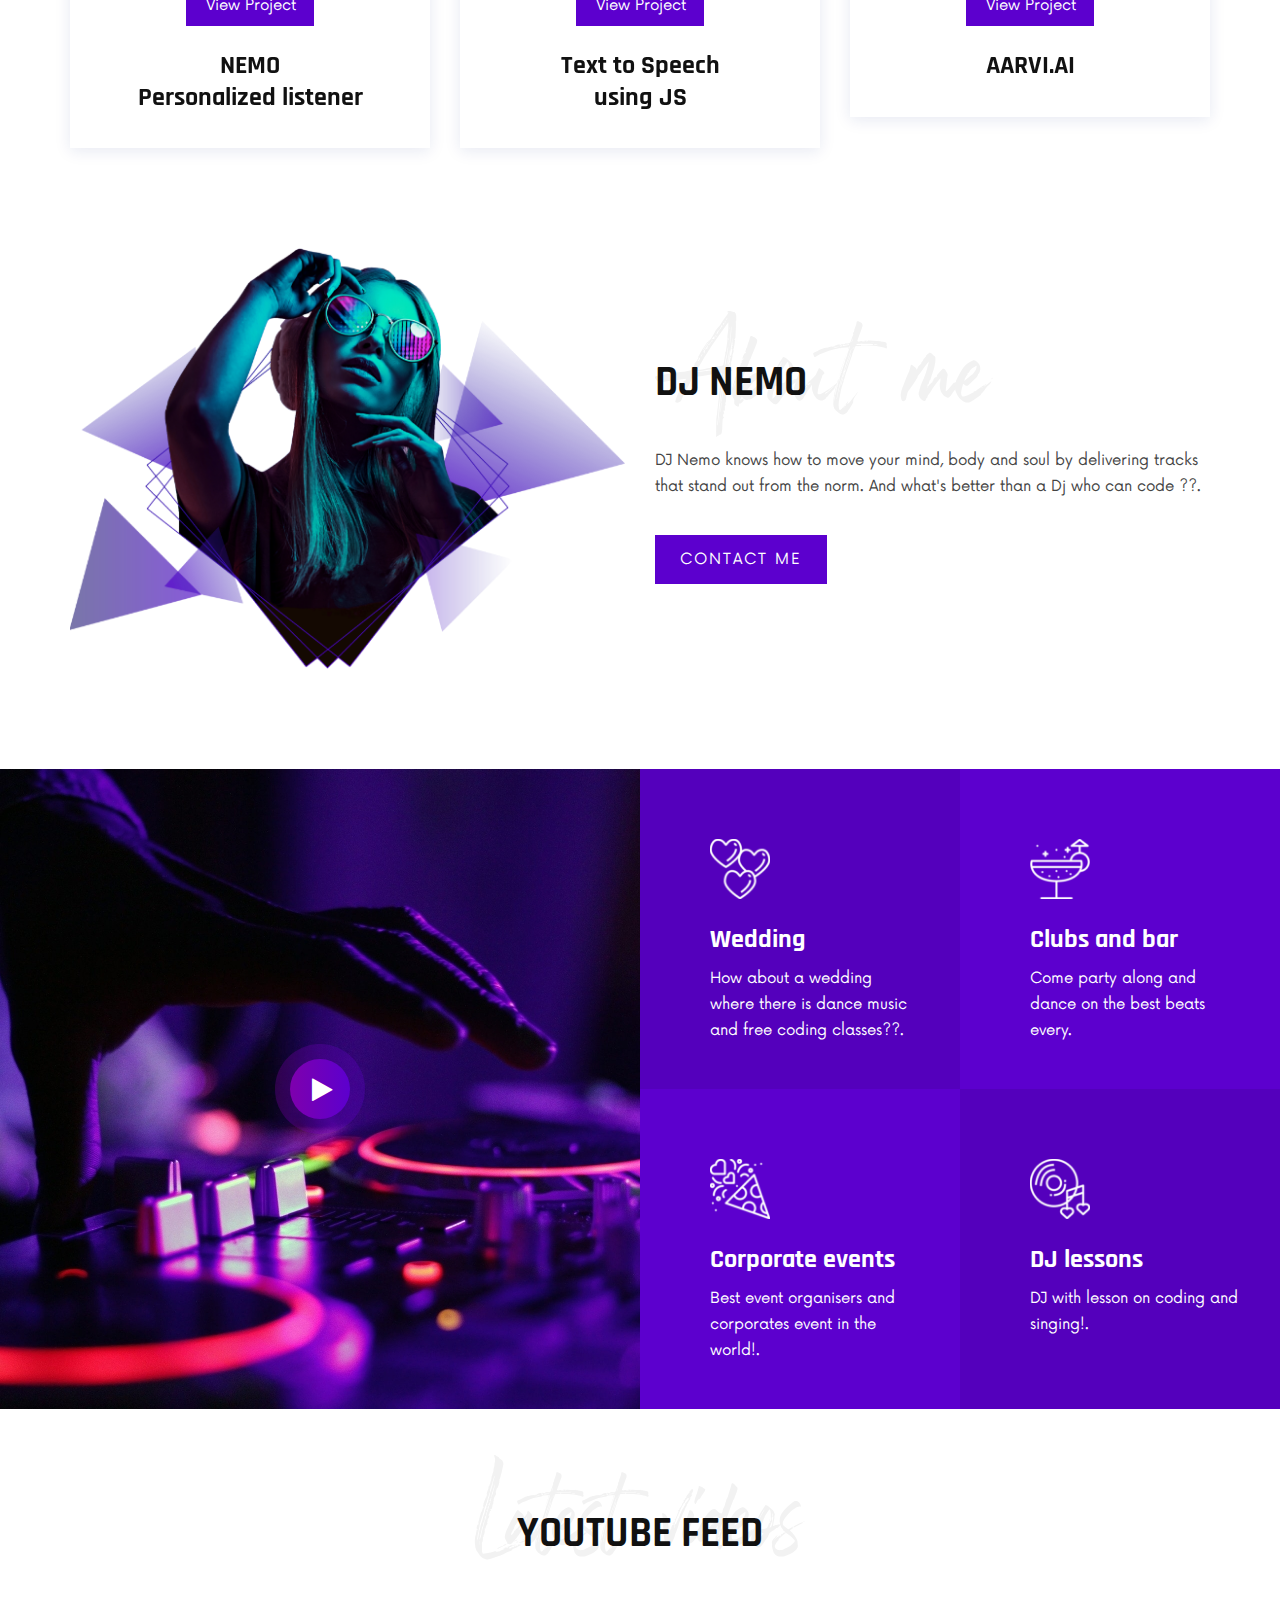
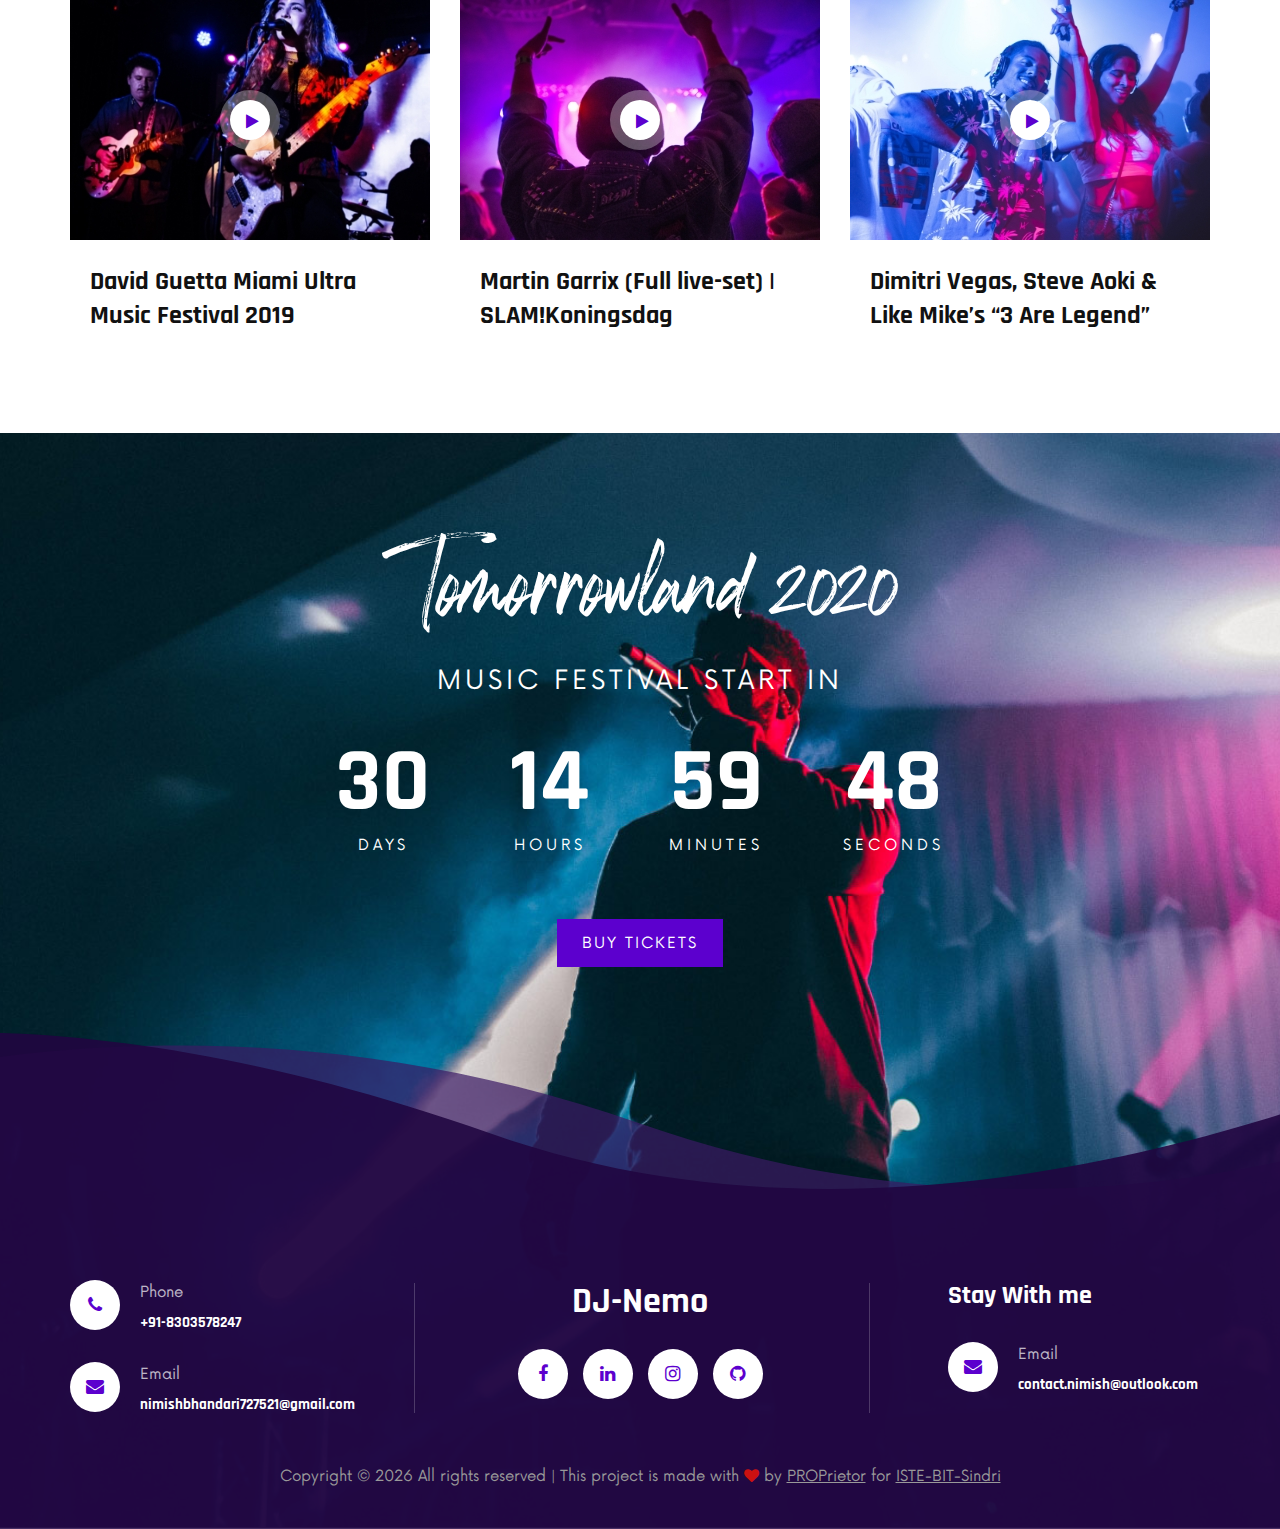
==== commit 0729a40f: "pre loader removed" ====
--- a/index.html
+++ b/index.html
@@ -35,9 +35,9 @@
 
 <body>
     <!-- Page Preloder -->
-    <div id="preloder">
+    <!-- <div id="preloder">
         <div class="loader"></div>
-    </div>
+    </div> -->
 
     <!-- Header Section Begin -->
     <header class="header" style="position: fixed;">
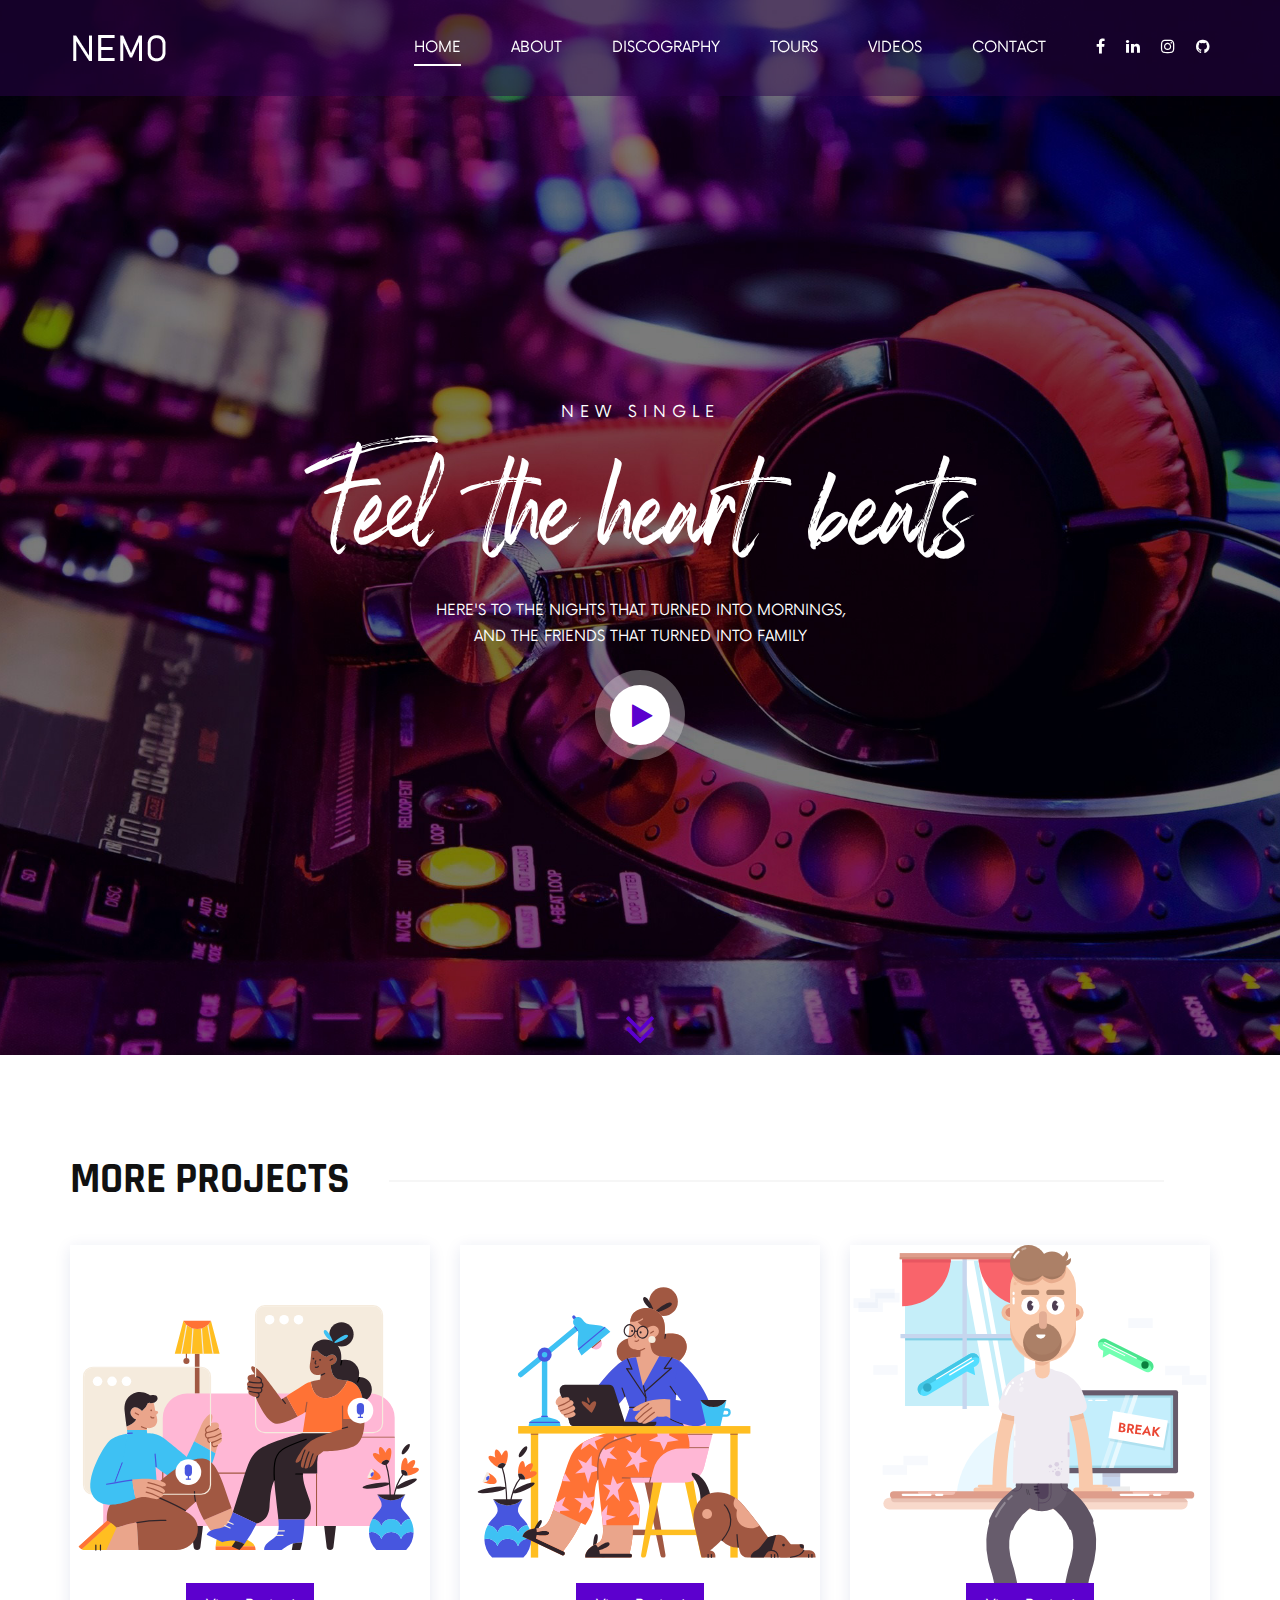
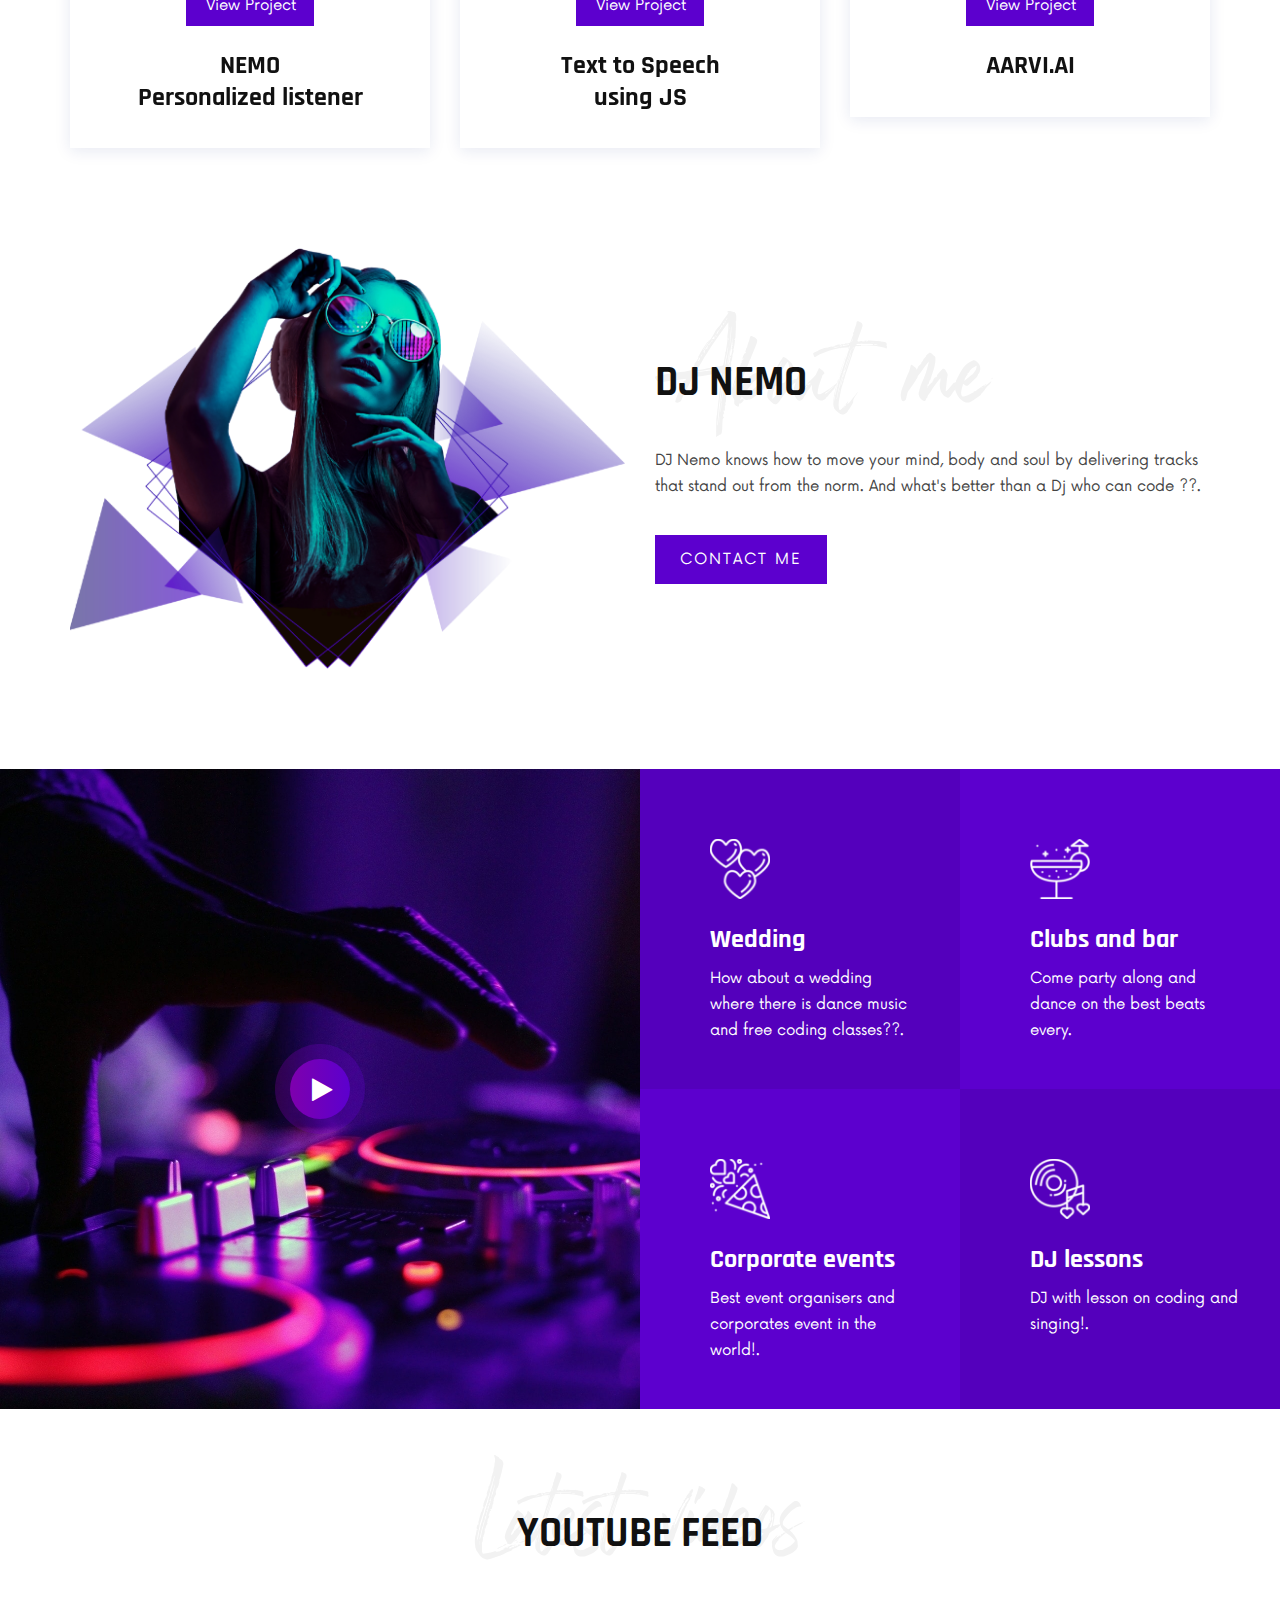
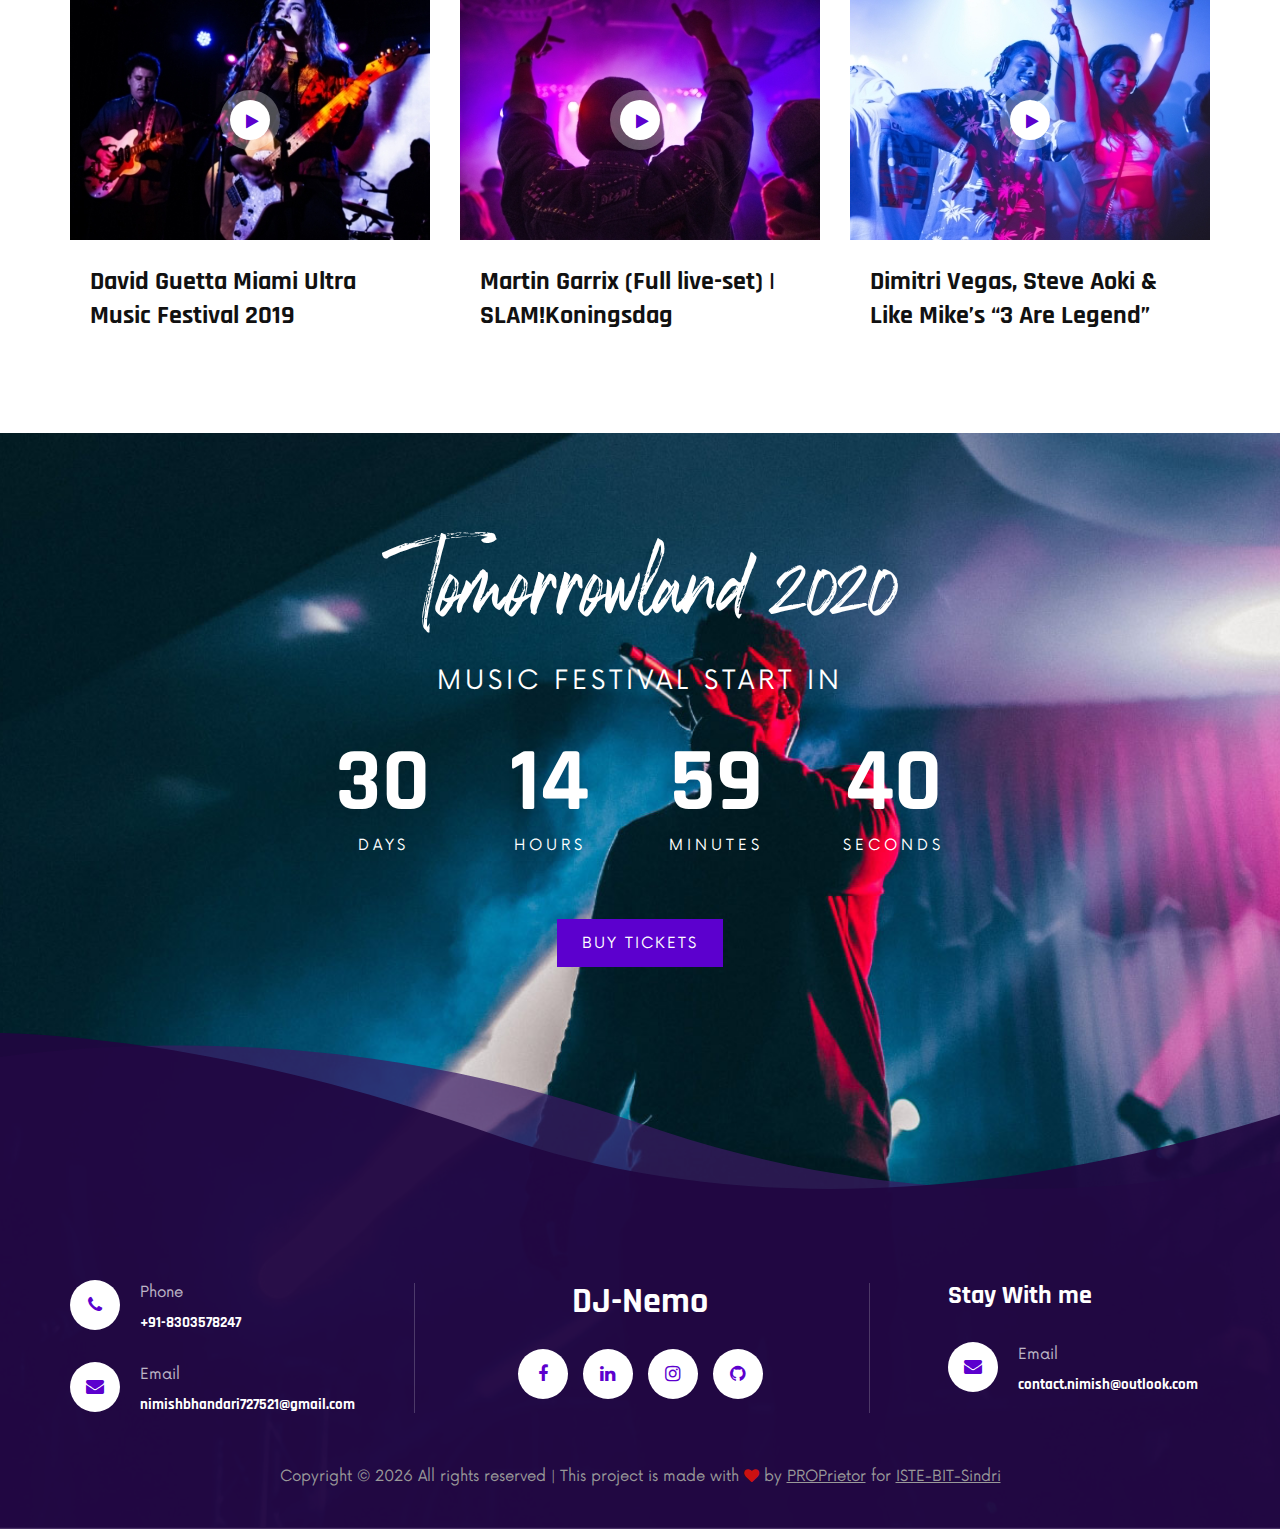
==== commit 9706315e: "Update index.html" ====
--- a/index.html
+++ b/index.html
@@ -34,12 +34,6 @@
 </head>
 
 <body>
-    <!-- Page Preloder -->
-    <!-- <div id="preloder">
-        <div class="loader"></div>
-    </div> -->
-
-    <!-- Header Section Begin -->
     <header class="header" style="position: fixed;">
         <div class="container">
             <div class="row">
@@ -57,7 +51,6 @@
                                 <li><a href="./discography.html">Discography</a></li>
                                 <li><a href="./tours.html">Tours</a></li>
                                 <li><a href="./videos.html">Videos</a></li>
-
                                 <li><a href="./contact.html">Contact</a></li>
                             </ul>
                         </nav>
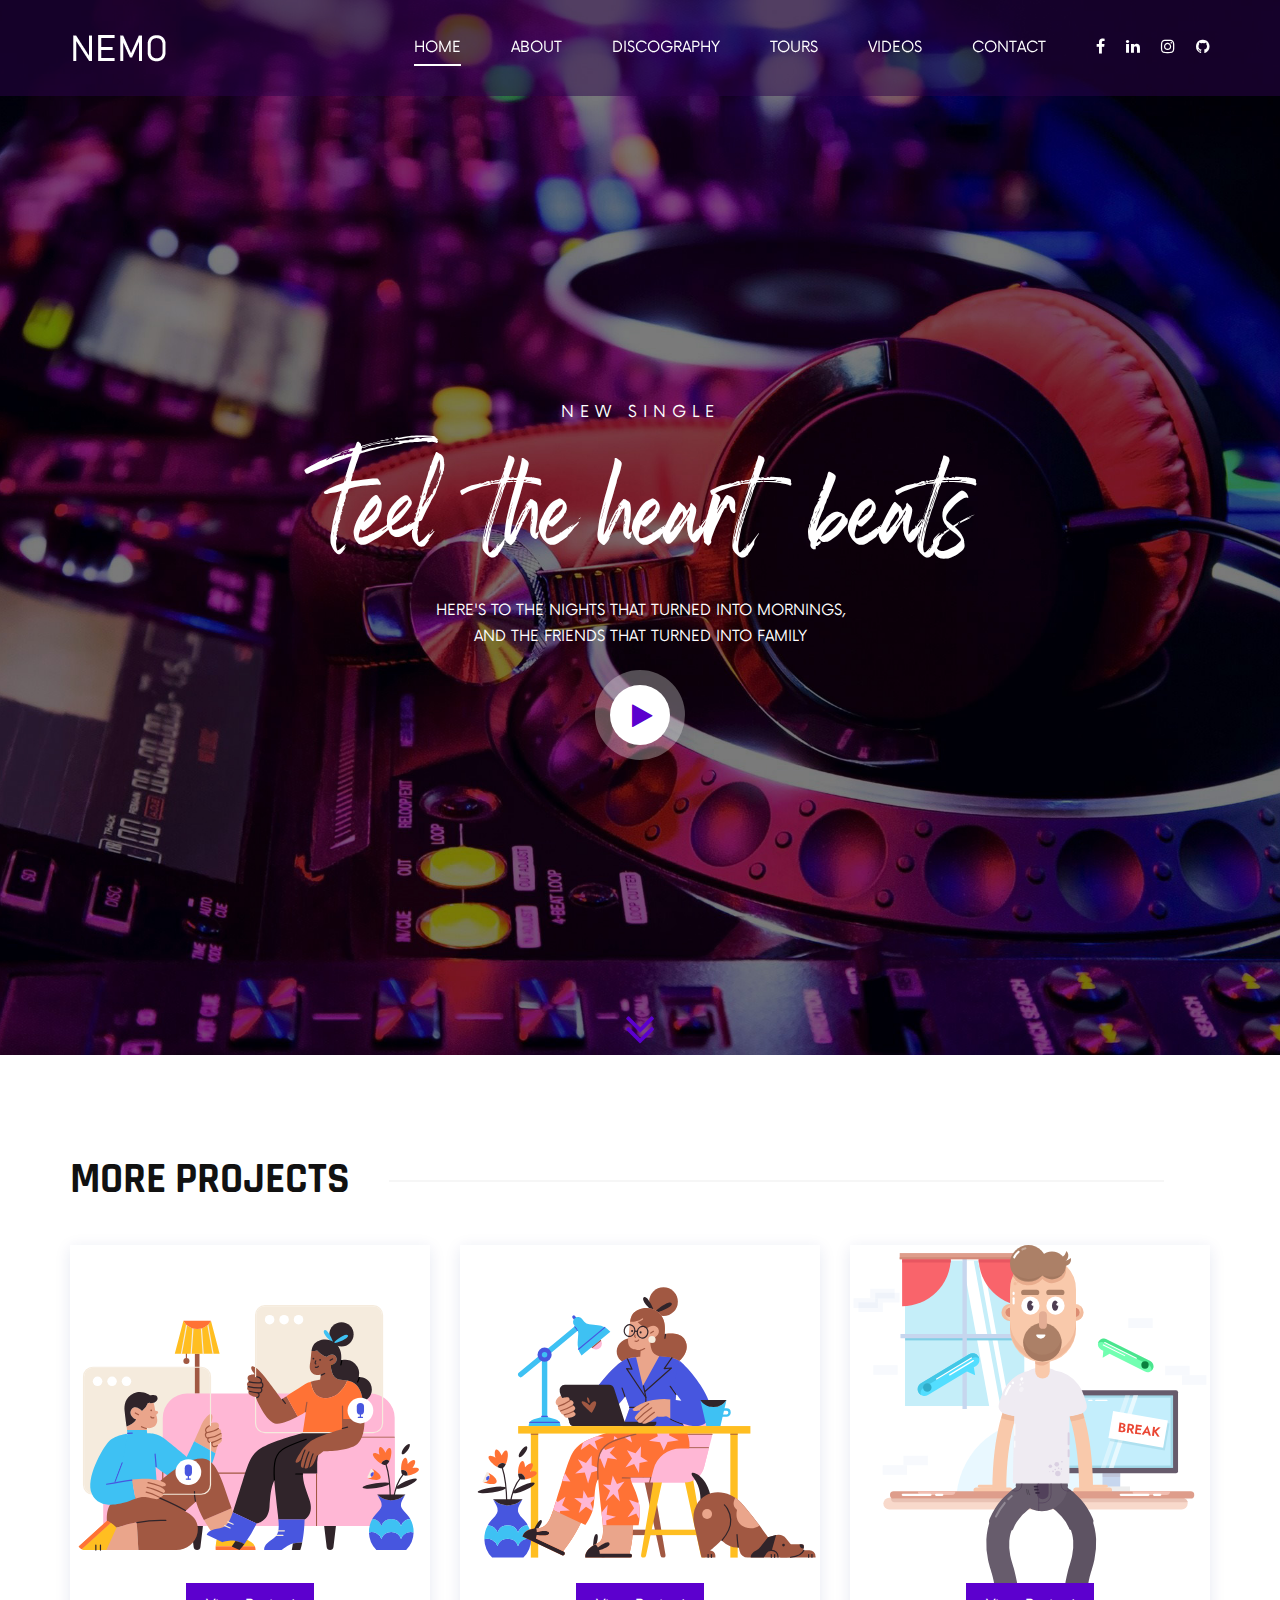
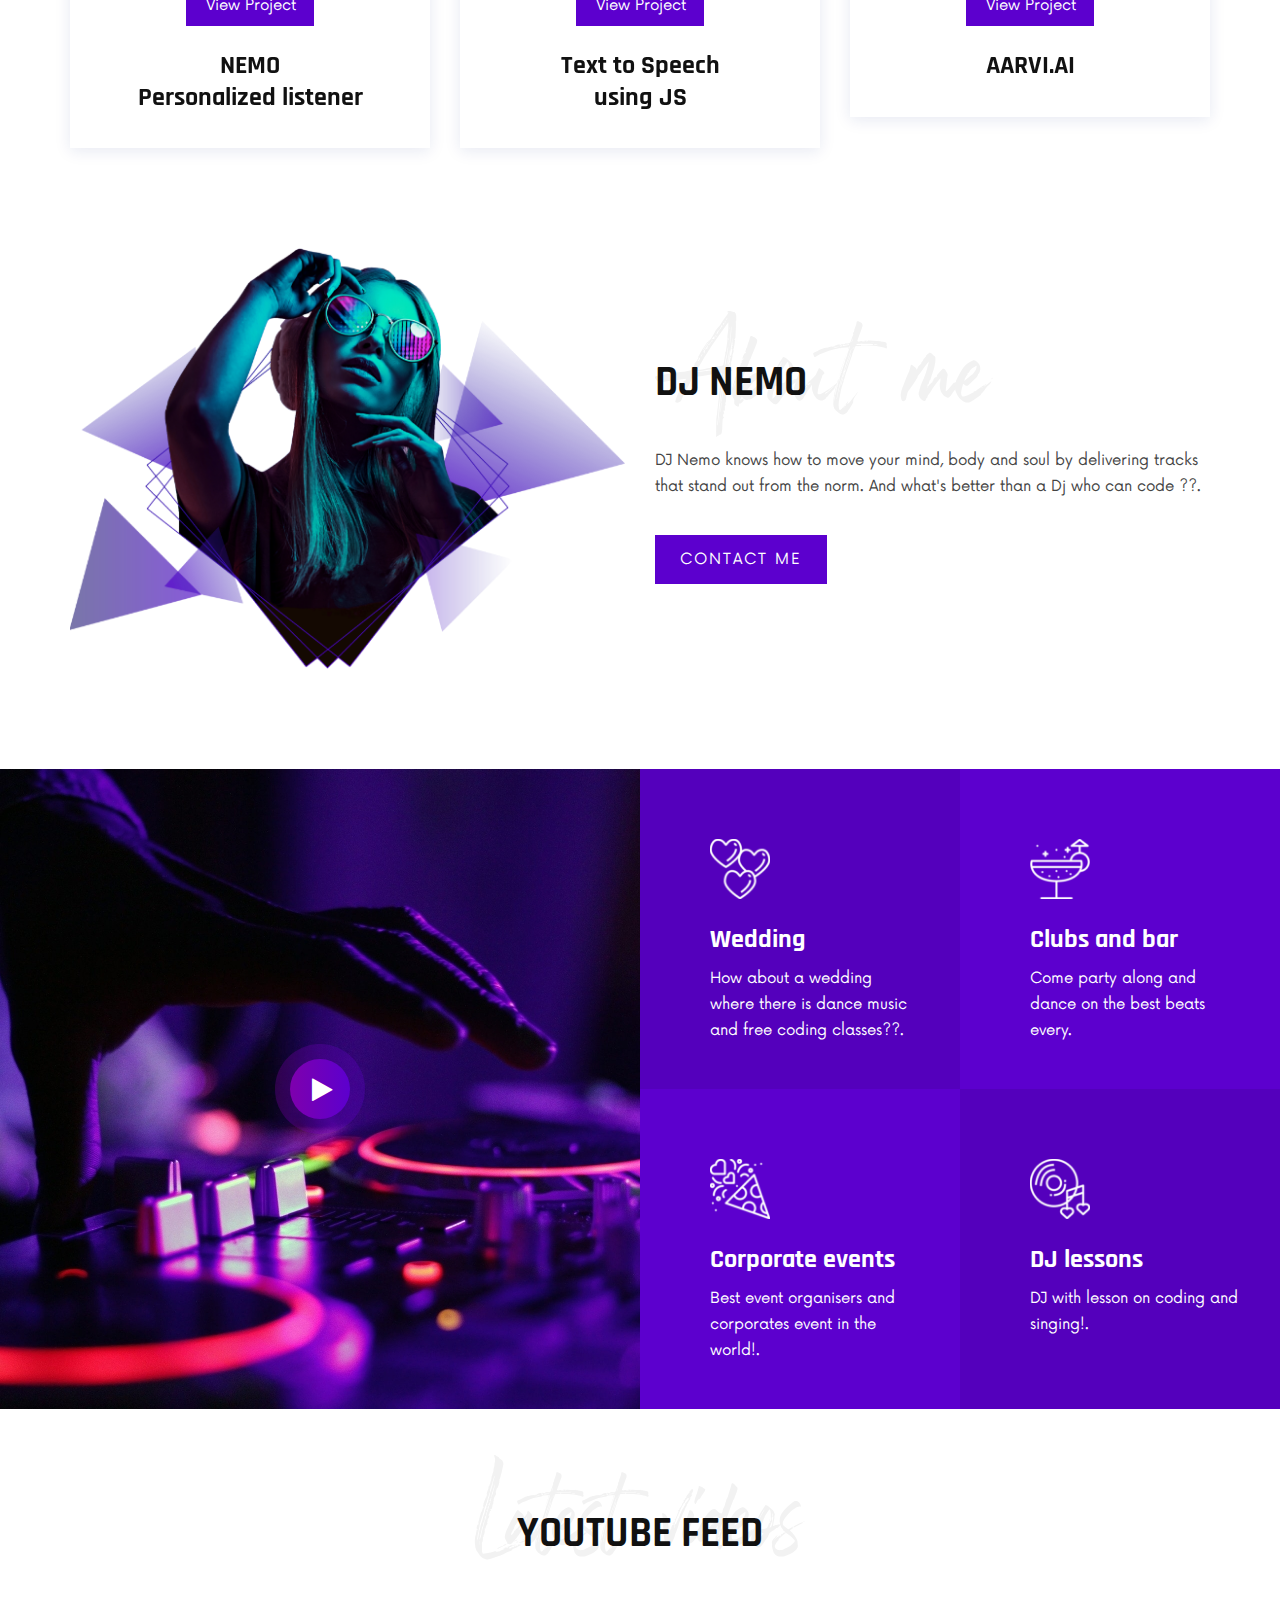
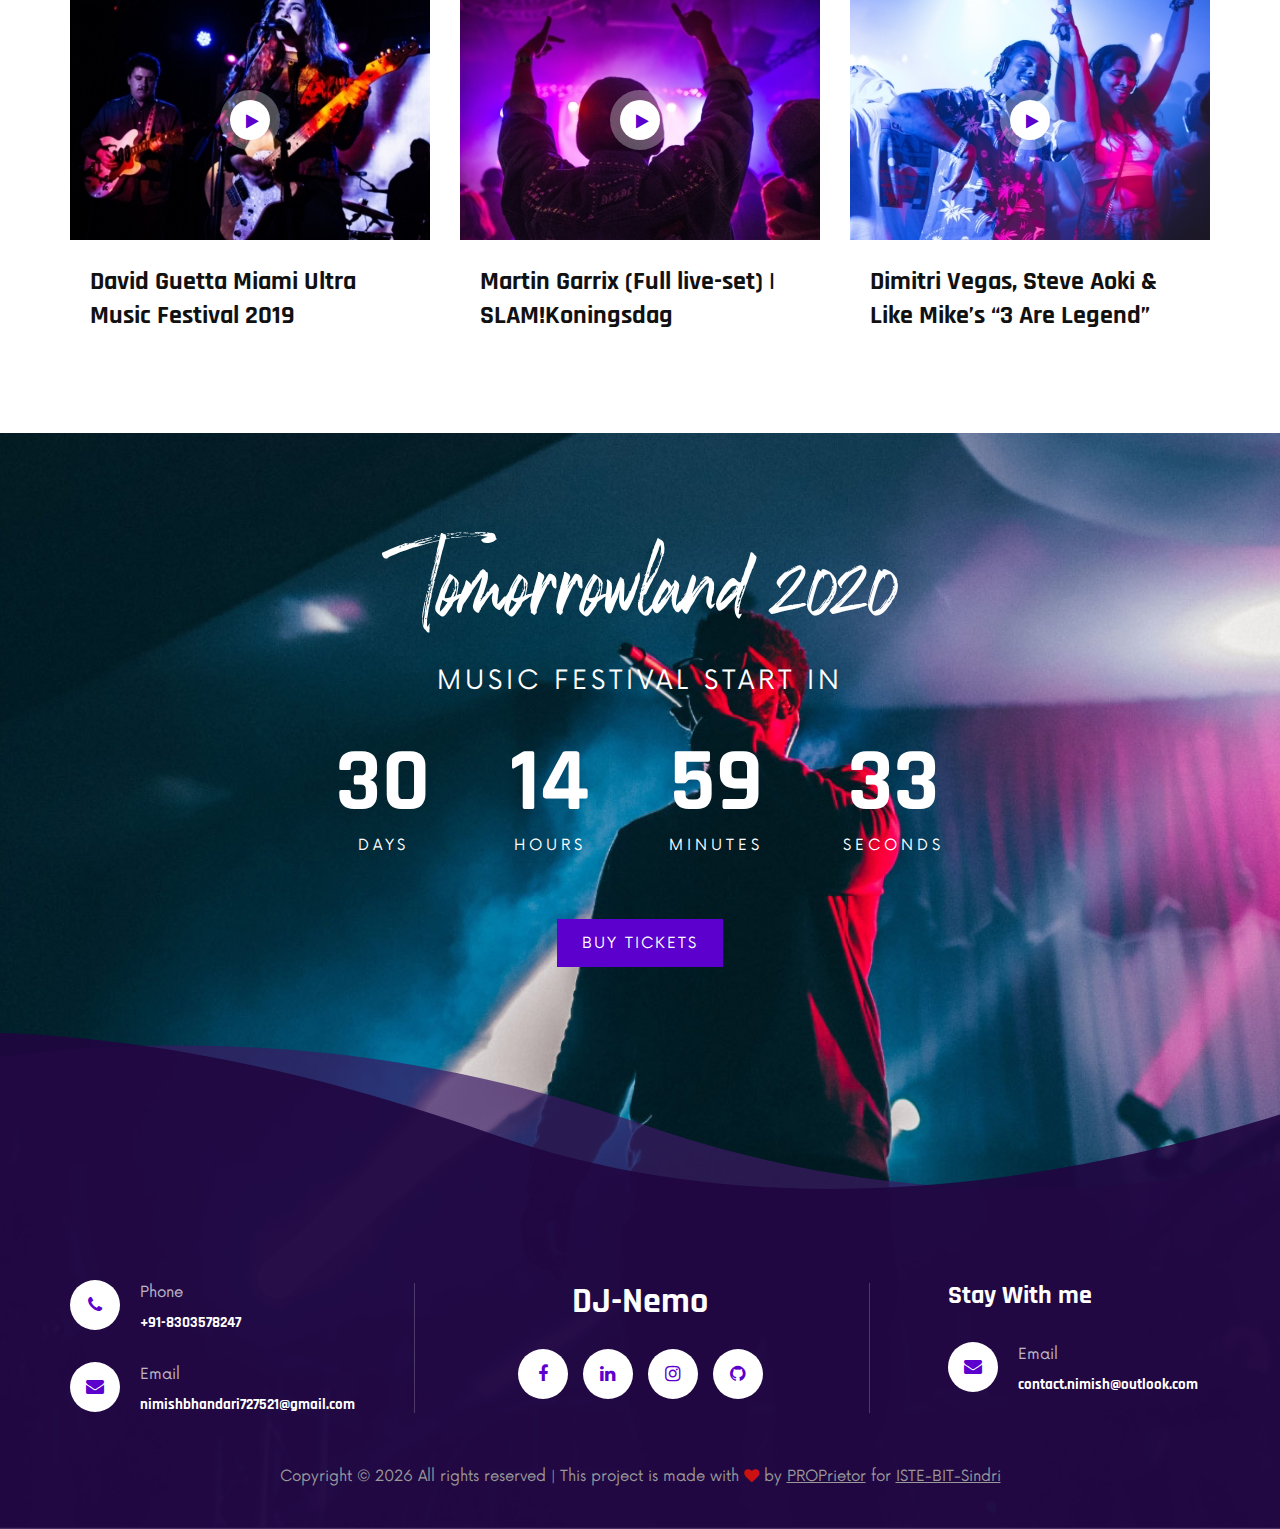
==== commit e4197664: "Update index.html" ====
--- a/index.html
+++ b/index.html
@@ -69,7 +69,6 @@
     </header>
     <!-- Header Section End -->
 
-    <!-- Hero Section Begin -->
     <section class="hero spad set-bg" data-setbg="img/hero-bg.jpg">
         <div class="container">
             <div class="row">
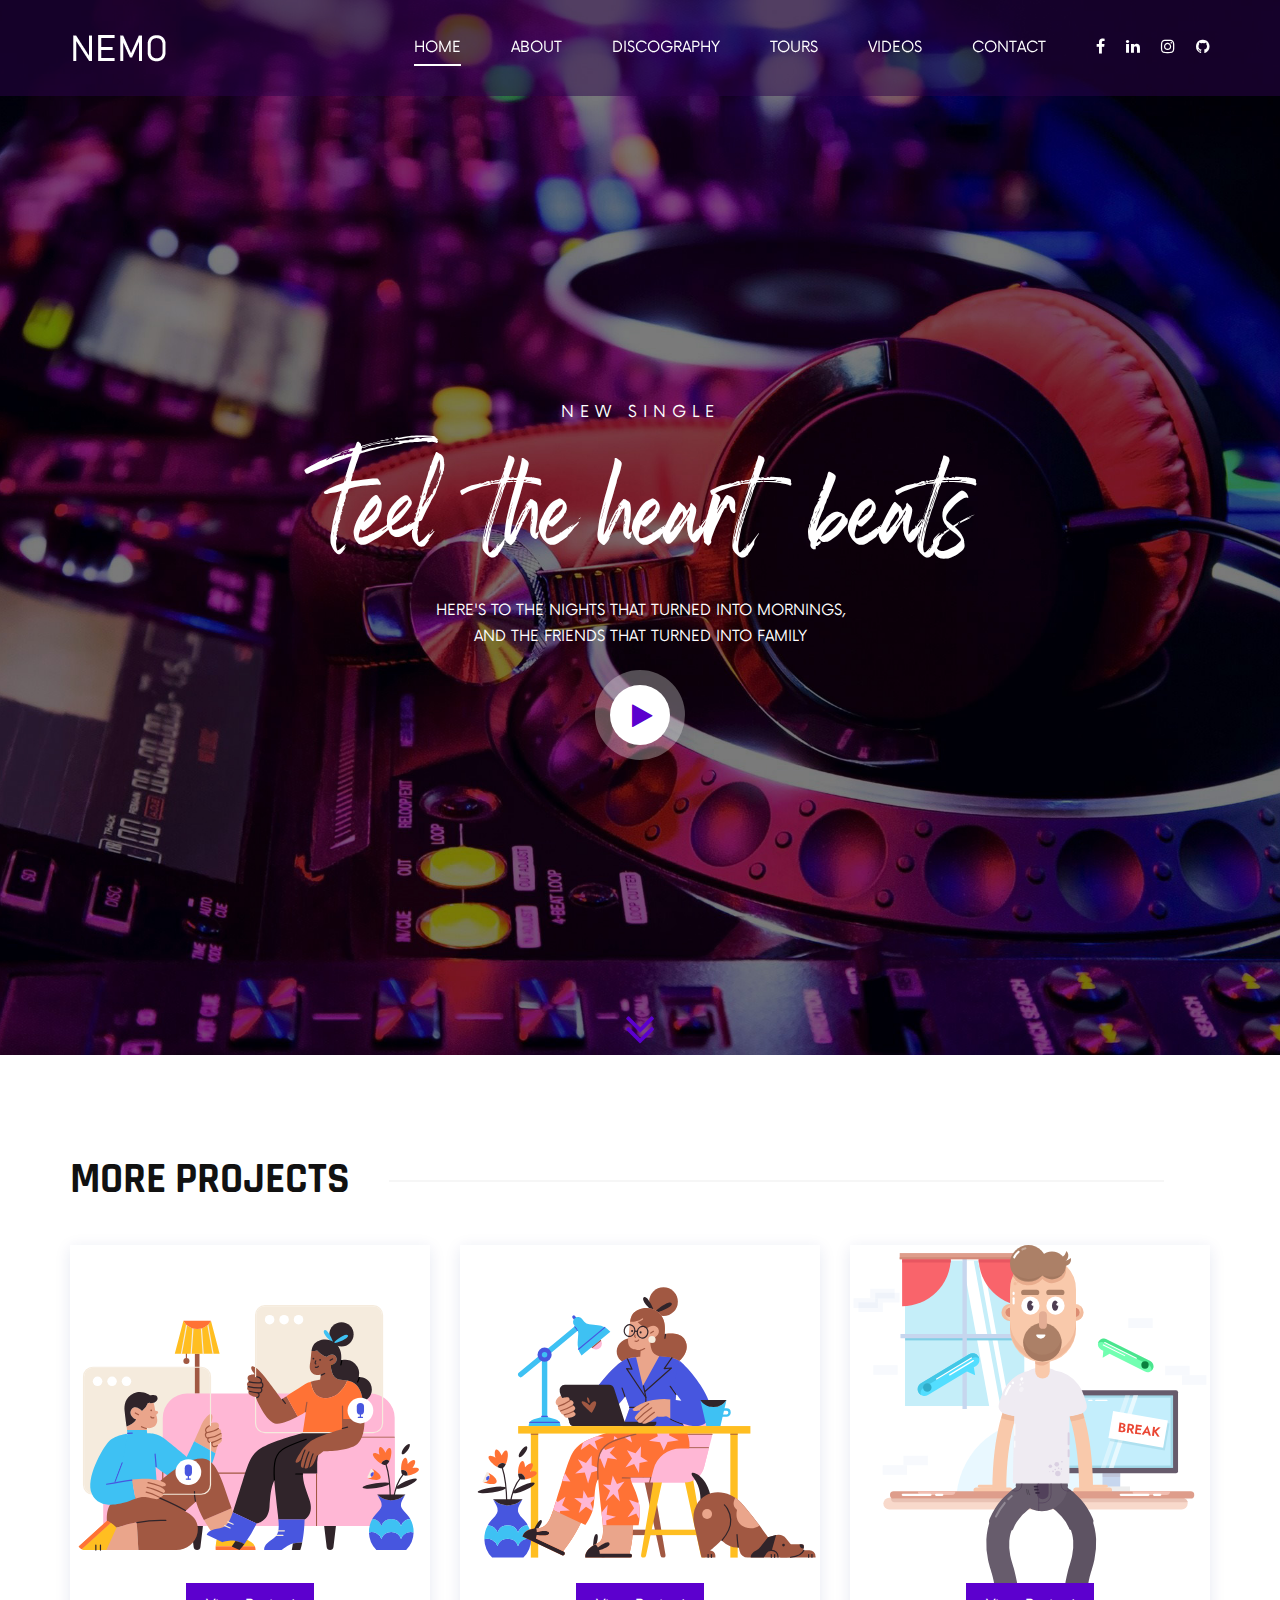
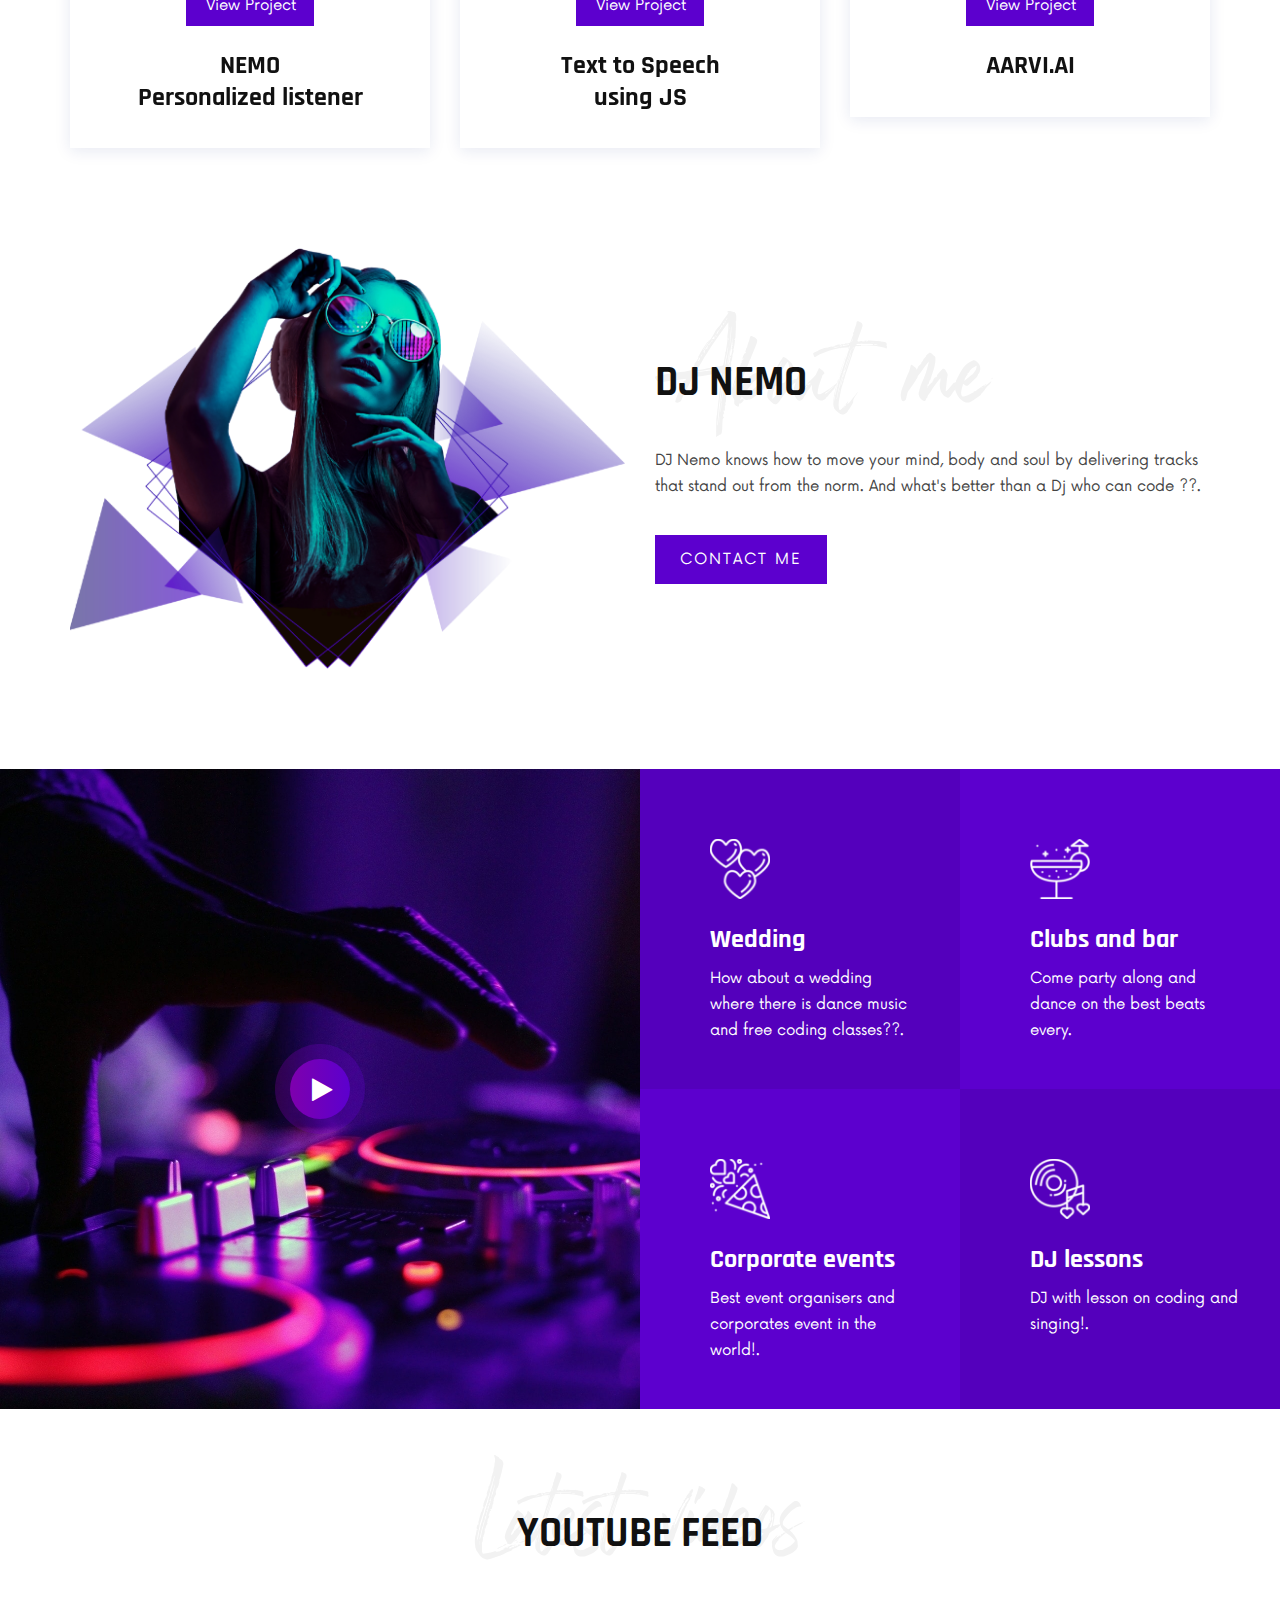
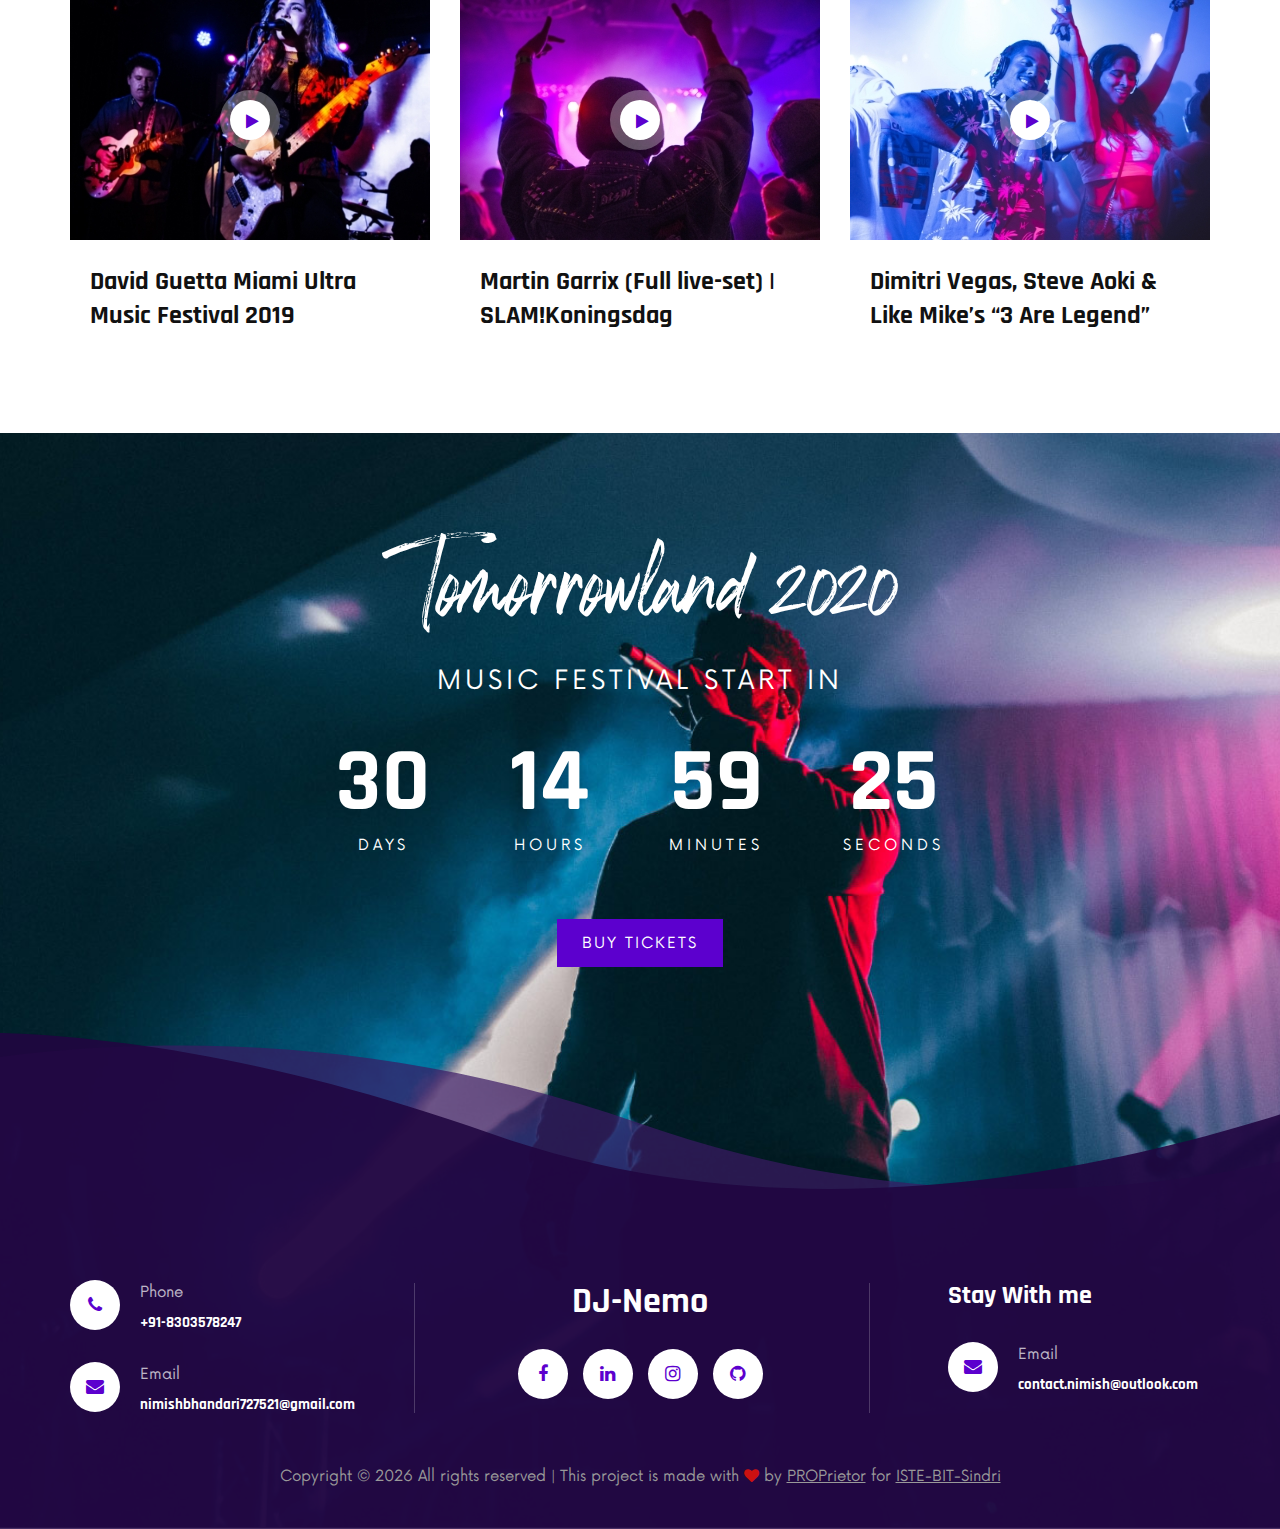
==== commit 495a5cba: "Update index.html" ====
--- a/index.html
+++ b/index.html
@@ -67,7 +67,7 @@
             <div id="mobile-menu-wrap"></div>
         </div>
     </header>
-    <!-- Header Section End -->
+
 
     <section class="hero spad set-bg" data-setbg="img/hero-bg.jpg">
         <div class="container">
